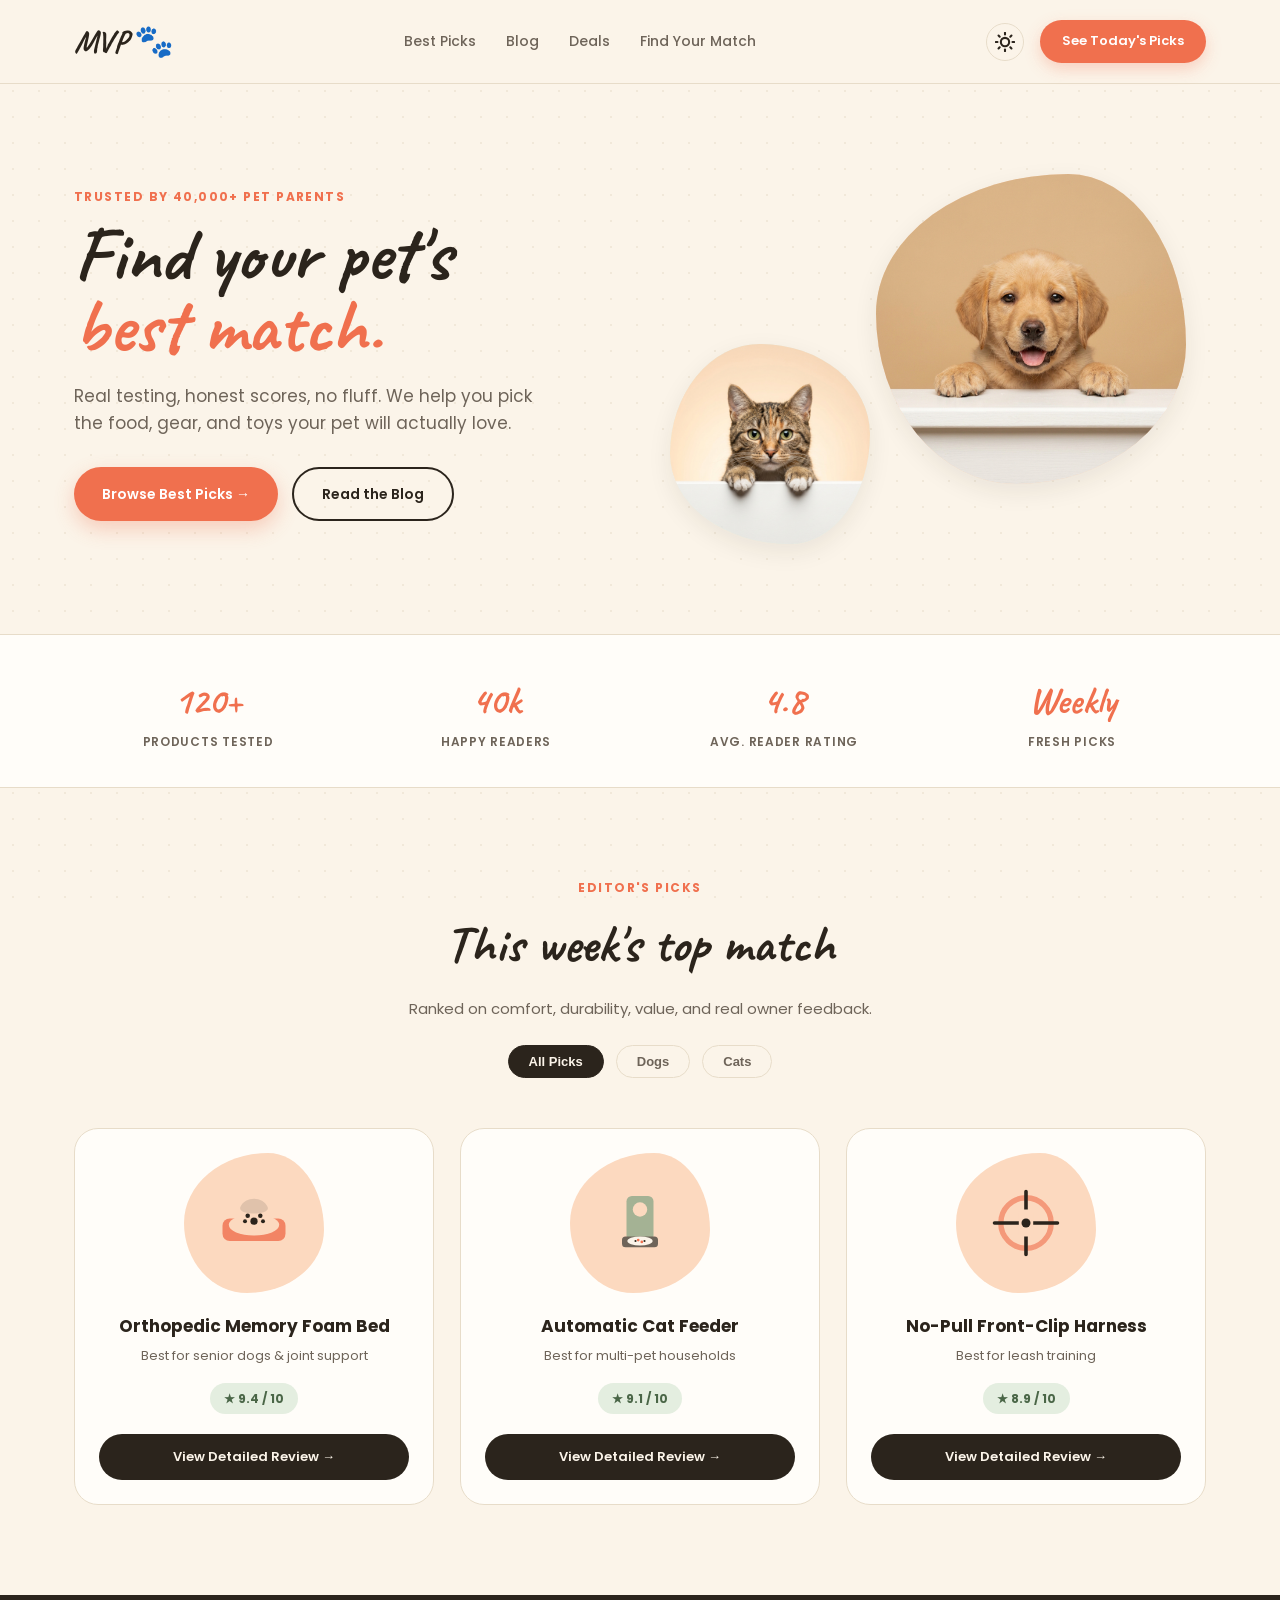
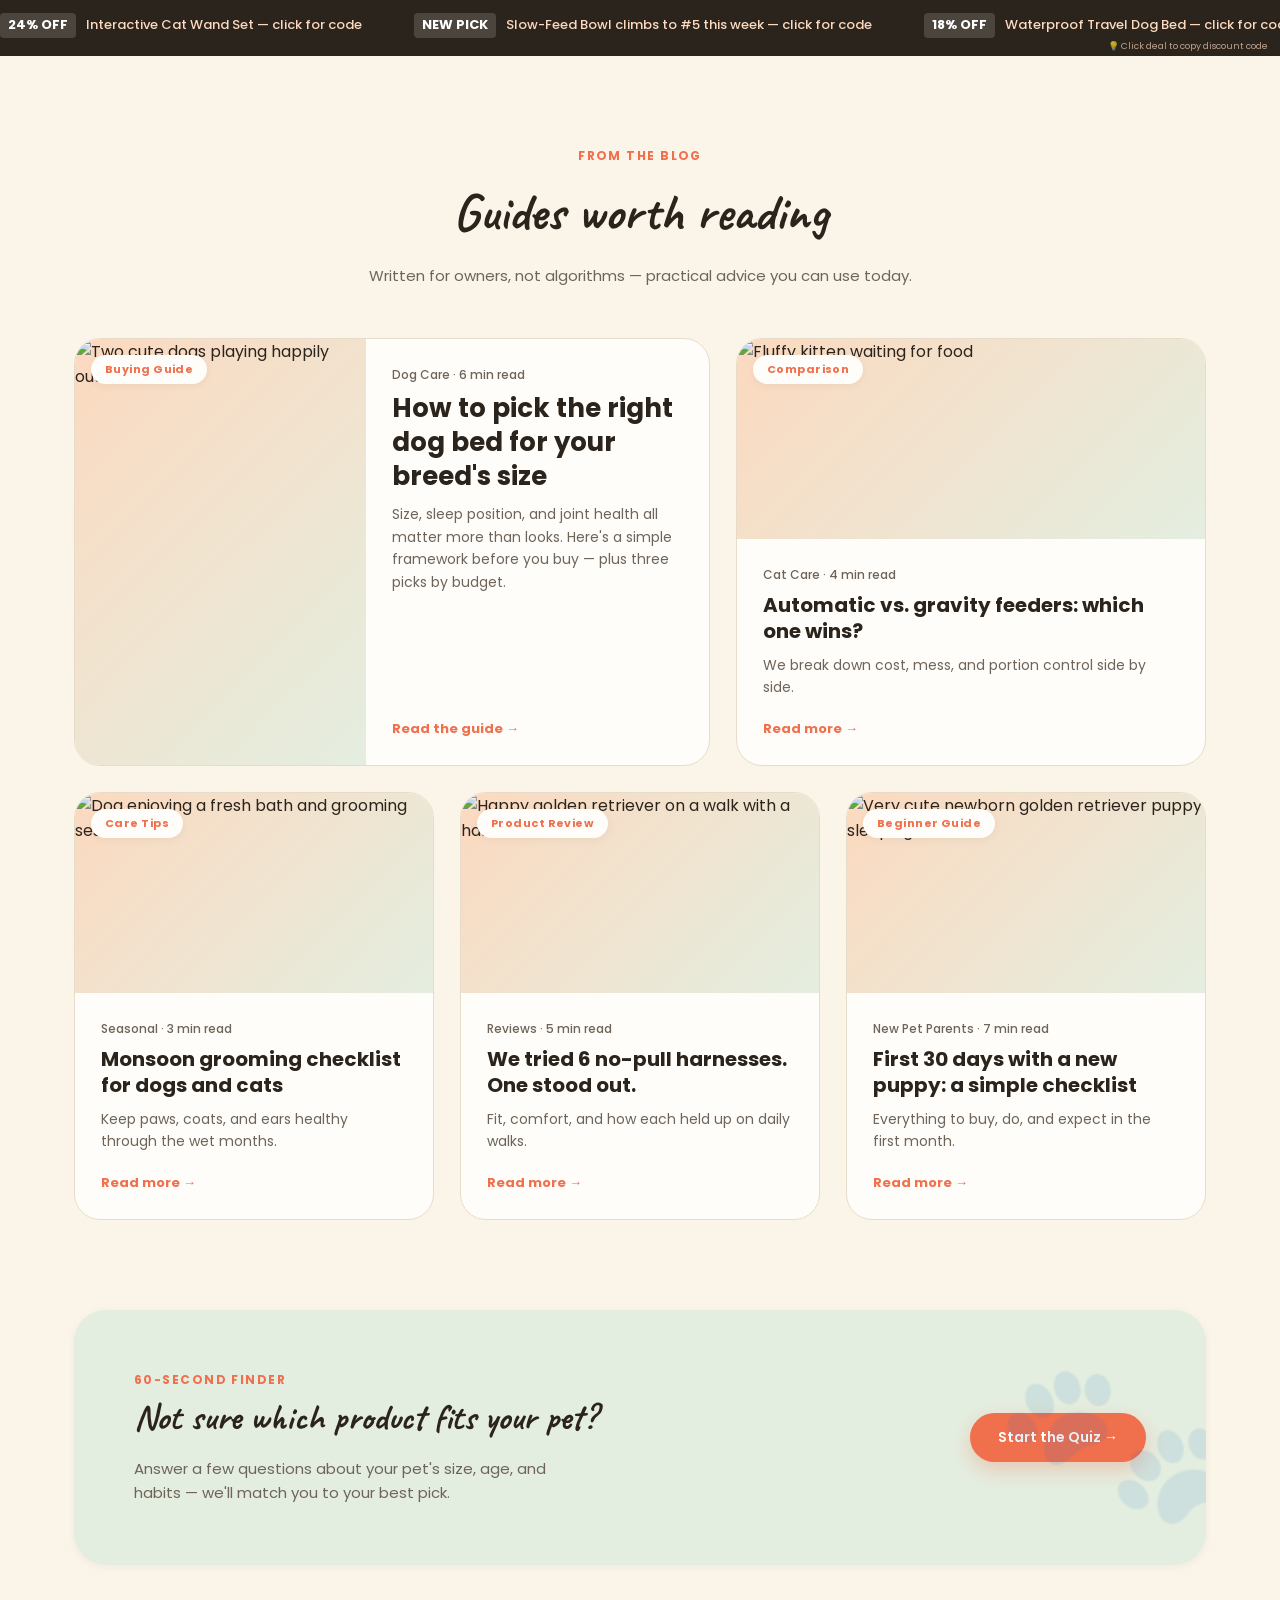
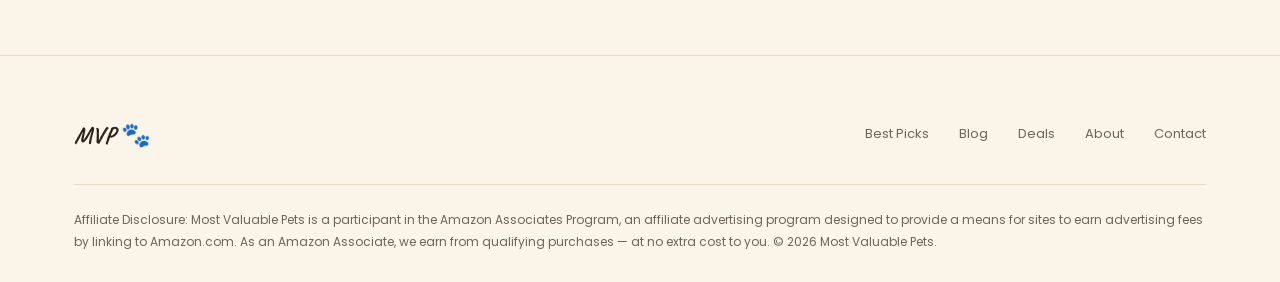
==== index.html @ c6da8404 "Add high-quality Labrador puppy and tabby cat local assets" ====
<!DOCTYPE html>
<html lang="en">
<head>
  <meta charset="UTF-8">
  <meta name="viewport" content="width=device-width, initial-scale=1.0">
  <title>Most Valuable Pets — Honest Picks for Every Pet</title>
  <meta name="description" content="Real testing, honest scores, no fluff. We help you pick the best food, gear, and toys your pet will actually love.">
  <link rel="preconnect" href="https://fonts.googleapis.com">
  <link href="https://fonts.googleapis.com/css2?family=Caveat:wght@600;700&family=Poppins:wght@400;500;600;700;800&display=swap" rel="stylesheet">
  <link rel="stylesheet" href="styles.css">
</head>
<body>

  <!-- HEADER -->
  <header>
    <div class="nav wrap">
      <div class="logo" id="site-logo">MVP <span>🐾</span></div>
      <nav class="nav-links" aria-label="Main Navigation">
        <a href="#picks">Best Picks</a>
        <a href="#blog">Blog</a>
        <a href="#deals">Deals</a>
        <a href="#quiz-trigger">Find Your Match</a>
      </nav>
      <div class="header-actions">
        <button id="theme-toggle" class="theme-toggle-btn" aria-label="Toggle dark/light theme">
          <svg class="sun-icon" viewBox="0 0 24 24" fill="none" stroke="currentColor" stroke-width="2.5" stroke-linecap="round" stroke-linejoin="round">
            <circle cx="12" cy="12" r="5"></circle>
            <line x1="12" y1="1" x2="12" y2="3"></line>
            <line x1="12" y1="21" x2="12" y2="23"></line>
            <line x1="4.22" y1="4.22" x2="5.64" y2="5.64"></line>
            <line x1="18.36" y1="18.36" x2="19.78" y2="19.78"></line>
            <line x1="1" y1="12" x2="3" y2="12"></line>
            <line x1="21" y1="12" x2="23" y2="12"></line>
            <line x1="4.22" y1="19.78" x2="5.64" y2="18.36"></line>
            <line x1="18.36" y1="5.64" x2="19.78" y2="4.22"></line>
          </svg>
          <svg class="moon-icon" viewBox="0 0 24 24" fill="none" stroke="currentColor" stroke-width="2.5" stroke-linecap="round" stroke-linejoin="round">
            <path d="M21 12.79A9 9 0 1 1 11.21 3 7 7 0 0 0 21 12.79z"></path>
          </svg>
        </button>
        <a href="#picks" class="nav-cta">See Today's Picks</a>
      </div>
    </div>
  </header>

  <!-- HERO -->
  <section class="hero">
    <div class="wrap hero-grid">
      <div>
        <div class="eyebrow">Trusted by 40,000+ pet parents</div>
        <h1>Find your pet's<br><em>best match.</em></h1>
        <p>Real testing, honest scores, no fluff. We help you pick the food, gear, and toys your pet will actually love.</p>
        <div class="btn-row">
          <a href="#picks" class="btn btn-primary">Browse Best Picks →</a>
          <a href="#blog" class="btn btn-ghost">Read the Blog</a>
        </div>
      </div>
      <div class="hero-art">
        <div class="blob blob-1">
          <img src="labrador_puppy.jpg" alt="A cute golden Labrador puppy peeking over a white ledge with both paws resting on top">
        </div>
        <div class="blob blob-2">
          <img src="tabby_cat.jpg" alt="A cute tabby cat peeking over a white ledge with both paws resting on top">
        </div>
      </div>
    </div>
  </section>

  <!-- TRUST STRIP -->
  <div class="strip">
    <div class="wrap strip-grid">
      <div class="strip-item"><div class="num" id="stat-products">120+</div><div class="lbl">Products Tested</div></div>
      <div class="strip-item"><div class="num" id="stat-readers">40k</div><div class="lbl">Happy Readers</div></div>
      <div class="strip-item"><div class="num" id="stat-rating">4.8</div><div class="lbl">Avg. Reader Rating</div></div>
      <div class="strip-item"><div class="num" id="stat-frequency">Weekly</div><div class="lbl">Fresh Picks</div></div>
    </div>
  </div>

  <!-- EDITOR'S PICKS -->
  <section class="section" id="picks">
    <div class="wrap">
      <div class="section-head">
        <div class="eyebrow">Editor's Picks</div>
        <h2>This week's top match</h2>
        <p>Ranked on comfort, durability, value, and real owner feedback.</p>
        
        <!-- Interactive Category Filters -->
        <div class="filter-bar">
          <button class="filter-btn active" data-category="all">All Picks</button>
          <button class="filter-btn" data-category="dog">Dogs</button>
          <button class="filter-btn" data-category="cat">Cats</button>
        </div>
      </div>
      <div class="picks" id="picks-grid">
        <!-- Pick Card 1 -->
        <div class="pick-card" data-id="bed" data-category="dog">
          <div class="pick-media">
            <svg viewBox="0 0 100 100" class="pick-svg">
              <rect x="15" y="45" width="70" height="25" rx="8" fill="var(--coral)" opacity="0.8"/>
              <ellipse cx="50" cy="52" rx="28" ry="12" fill="var(--peach)"/>
              <path d="M35,32 C40,20 60,20 65,32 C70,42 30,42 35,32 Z" fill="var(--ink-soft)" opacity="0.2"/>
              <!-- Paw print icon -->
              <circle cx="50" cy="48" r="4" fill="var(--ink)"/>
              <circle cx="43" cy="42" r="2.5" fill="var(--ink)"/>
              <circle cx="57" cy="42" r="2.5" fill="var(--ink)"/>
              <circle cx="40" cy="48" r="2.2" fill="var(--ink)"/>
              <circle cx="60" cy="48" r="2.2" fill="var(--ink)"/>
            </svg>
          </div>
          <div class="pick-title">Orthopedic Memory Foam Bed</div>
          <div class="pick-sub">Best for senior dogs & joint support</div>
          <div class="pick-rating">★ 9.4 / 10</div>
          <button class="pick-cta view-details-btn" data-product="bed">View Detailed Review →</button>
        </div>
        <!-- Pick Card 2 -->
        <div class="pick-card" data-id="feeder" data-category="cat">
          <div class="pick-media">
            <svg viewBox="0 0 100 100" class="pick-svg">
              <rect x="35" y="20" width="30" height="50" rx="6" fill="var(--sage)" opacity="0.8"/>
              <circle cx="50" cy="35" r="8" fill="var(--peach)"/>
              <rect x="30" y="65" width="40" height="12" rx="4" fill="var(--ink-soft)"/>
              <ellipse cx="50" cy="70" rx="14" ry="5" fill="var(--cream)"/>
              <!-- Small kibble dots -->
              <circle cx="48" cy="69" r="1.5" fill="var(--coral)"/>
              <circle cx="52" cy="71" r="1.5" fill="var(--coral)"/>
              <circle cx="45" cy="70" r="1.2" fill="var(--ink)"/>
              <circle cx="55" cy="70" r="1.2" fill="var(--ink)"/>
            </svg>
          </div>
          <div class="pick-title">Automatic Cat Feeder</div>
          <div class="pick-sub">Best for multi-pet households</div>
          <div class="pick-rating">★ 9.1 / 10</div>
          <button class="pick-cta view-details-btn" data-product="feeder">View Detailed Review →</button>
        </div>
        <!-- Pick Card 3 -->
        <div class="pick-card" data-id="harness" data-category="dog">
          <div class="pick-media">
            <svg viewBox="0 0 100 100" class="pick-svg">
              <!-- Harness straps layout -->
              <circle cx="50" cy="50" r="28" fill="none" stroke="var(--coral)" stroke-width="6" opacity="0.6"/>
              <path d="M50,15 L50,85 M15,50 L85,50" stroke="var(--ink)" stroke-width="4" stroke-linecap="round"/>
              <rect x="42" y="35" width="16" height="30" rx="3" fill="var(--peach)"/>
              <circle cx="50" cy="50" r="5" fill="var(--ink)"/>
            </svg>
          </div>
          <div class="pick-title">No-Pull Front-Clip Harness</div>
          <div class="pick-sub">Best for leash training</div>
          <div class="pick-rating">★ 8.9 / 10</div>
          <button class="pick-cta view-details-btn" data-product="harness">View Detailed Review →</button>
        </div>
      </div>
    </div>
  </section>

  <!-- DEALS TICKER -->
  <div class="ticker-wrap" id="deals">
    <div class="ticker" id="ticker-container" aria-label="Interactive promotions ticker. Hover to pause, click to get coupon code.">
      <div class="ticker-item" data-code="CATWAND24"><b>24% OFF</b> Interactive Cat Wand Set — click for code</div>
      <div class="ticker-item" data-code="SLOWFEED5"><b>NEW PICK</b> Slow-Feed Bowl climbs to #5 this week — click for code</div>
      <div class="ticker-item" data-code="TRAVEL18"><b>18% OFF</b> Waterproof Travel Dog Bed — click for code</div>
      <div class="ticker-item" data-code="TREATSRE"><b>RESTOCK</b> Freeze-Dried Training Treats back in stock — click for code</div>
      <!-- Duplicate for infinite seamless scroll -->
      <div class="ticker-item" data-code="CATWAND24"><b>24% OFF</b> Interactive Cat Wand Set — click for code</div>
      <div class="ticker-item" data-code="SLOWFEED5"><b>NEW PICK</b> Slow-Feed Bowl climbs to #5 this week — click for code</div>
      <div class="ticker-item" data-code="TRAVEL18"><b>18% OFF</b> Waterproof Travel Dog Bed — click for code</div>
      <div class="ticker-item" data-code="TREATSRE"><b>RESTOCK</b> Freeze-Dried Training Treats back in stock — click for code</div>
    </div>
  </div>

  <!-- BLOG SECTION -->
  <section class="section" id="blog">
    <div class="wrap">
      <div class="section-head">
        <div class="eyebrow">From the Blog</div>
        <h2>Guides worth reading</h2>
        <p>Written for owners, not algorithms — practical advice you can use today.</p>
      </div>

      <div class="blog-grid">
        <div class="blog-card featured" data-blog-id="dog-bed-size">
          <div class="blog-media">
            <span class="blog-tag">Buying Guide</span>
            <img class="blog-img" src="https://images.unsplash.com/photo-1548199973-03cce0bbc87b?w=600&q=80" alt="Two cute dogs playing happily outdoors">
          </div>
          <div class="blog-body">
            <div class="blog-meta">Dog Care · 6 min read</div>
            <h3 class="blog-title">How to pick the right dog bed for your breed's size</h3>
            <p class="blog-excerpt">Size, sleep position, and joint health all matter more than looks. Here's a simple framework before you buy — plus three picks by budget.</p>
            <button class="blog-read-btn">Read the guide →</button>
          </div>
        </div>
        <div class="blog-card" data-blog-id="feeders-compared">
          <div class="blog-media">
            <span class="blog-tag">Comparison</span>
            <img class="blog-img" src="https://images.unsplash.com/photo-1548802673-380ab8ebc7b7?w=400&q=80" alt="Fluffy kitten waiting for food">
          </div>
          <div class="blog-body">
            <div class="blog-meta">Cat Care · 4 min read</div>
            <h3 class="blog-title">Automatic vs. gravity feeders: which one wins?</h3>
            <p class="blog-excerpt">We break down cost, mess, and portion control side by side.</p>
            <button class="blog-read-btn">Read more →</button>
          </div>
        </div>
      </div>

      <div class="blog-row">
        <div class="blog-card" data-blog-id="monsoon-grooming">
          <div class="blog-media">
            <span class="blog-tag">Care Tips</span>
            <img class="blog-img" src="https://images.unsplash.com/photo-1516734212186-a967f81ad0d7?w=400&q=80" alt="Dog enjoying a fresh bath and grooming session">
          </div>
          <div class="blog-body">
            <div class="blog-meta">Seasonal · 3 min read</div>
            <h3 class="blog-title">Monsoon grooming checklist for dogs and cats</h3>
            <p class="blog-excerpt">Keep paws, coats, and ears healthy through the wet months.</p>
            <button class="blog-read-btn">Read more →</button>
          </div>
        </div>
        <div class="blog-card" data-blog-id="harness-review">
          <div class="blog-media">
            <span class="blog-tag">Product Review</span>
            <img class="blog-img" src="https://images.unsplash.com/photo-1534361960057-19889db9621e?w=400&q=80" alt="Happy golden retriever on a walk with a harness">
          </div>
          <div class="blog-body">
            <div class="blog-meta">Reviews · 5 min read</div>
            <h3 class="blog-title">We tried 6 no-pull harnesses. One stood out.</h3>
            <p class="blog-excerpt">Fit, comfort, and how each held up on daily walks.</p>
            <button class="blog-read-btn">Read more →</button>
          </div>
        </div>
        <div class="blog-card" data-blog-id="puppy-first-30-days">
          <div class="blog-media">
            <span class="blog-tag">Beginner Guide</span>
            <img class="blog-img" src="https://images.unsplash.com/photo-1507146426996-ef05306b995a?w=400&q=80" alt="Very cute newborn golden retriever puppy sleeping">
          </div>
          <div class="blog-body">
            <div class="blog-meta">New Pet Parents · 7 min read</div>
            <h3 class="blog-title">First 30 days with a new puppy: a simple checklist</h3>
            <p class="blog-excerpt">Everything to buy, do, and expect in the first month.</p>
            <button class="blog-read-btn">Read more →</button>
          </div>
        </div>
      </div>
    </div>
  </section>

  <!-- QUIZ CALL TO ACTION -->
  <section class="section" id="quiz-trigger" style="padding-top:0;">
    <div class="wrap">
      <div class="quiz-cta-banner">
        <div>
          <div class="eyebrow">60-second finder</div>
          <h3>Not sure which product fits your pet?</h3>
          <p>Answer a few questions about your pet's size, age, and habits — we'll match you to your best pick.</p>
        </div>
        <button id="start-quiz-btn" class="btn btn-primary">Start the Quiz →</button>
      </div>
    </div>
  </section>

  <!-- FOOTER -->
  <footer>
    <div class="wrap">
      <div class="foot-grid">
        <div class="logo" style="font-size:24px;">MVP <span>🐾</span></div>
        <div class="foot-links">
          <a href="#picks">Best Picks</a>
          <a href="#blog">Blog</a>
          <a href="#deals">Deals</a>
          <a href="#site-logo">About</a>
          <a href="#site-logo">Contact</a>
        </div>
      </div>
      <div class="disclosure">
        Affiliate Disclosure: Most Valuable Pets is a participant in the Amazon Associates Program, an affiliate advertising program designed to provide a means for sites to earn advertising fees by linking to Amazon.com. As an Amazon Associate, we earn from qualifying purchases — at no extra cost to you. © 2026 Most Valuable Pets.
      </div>
    </div>
  </footer>

  <!-- NATIVE DIALOG: QUIZ MODAL -->
  <dialog id="quiz-dialog" aria-modal="true">
    <div class="dialog-header">
      <h3 class="dialog-title">Find Your Pet's Best Match</h3>
      <button class="close-dialog-btn" aria-label="Close Quiz">&times;</button>
    </div>
    <div class="dialog-body">
      <!-- Quiz Progress Tracker -->
      <div class="quiz-progress-container">
        <div class="quiz-progress-bar" id="quiz-progress" style="width: 33%"></div>
      </div>

      <form id="quiz-form">
        <!-- Step 1: Pet Type -->
        <div class="quiz-step active" data-step="1">
          <p class="quiz-question">What kind of companion do you have?</p>
          <div class="quiz-options">
            <label class="quiz-option-card">
              <input type="radio" name="petType" value="dog" required>
              <div class="card-face">
                <span class="option-emoji">🐶</span>
                <span class="option-title">Dog</span>
                <span class="option-desc">Canine buddy</span>
              </div>
            </label>
            <label class="quiz-option-card">
              <input type="radio" name="petType" value="cat">
              <div class="card-face">
                <span class="option-emoji">🐱</span>
                <span class="option-title">Cat</span>
                <span class="option-desc">Feline friend</span>
              </div>
            </label>
          </div>
        </div>

        <!-- Step 2: Main Goal / Concern -->
        <div class="quiz-step" data-step="2">
          <p class="quiz-question">What is your primary goal or concern?</p>
          <div class="quiz-options">
            <label class="quiz-option-card">
              <input type="radio" name="goal" value="sleep" required>
              <div class="card-face">
                <span class="option-emoji">💤</span>
                <span class="option-title">Comfort / Joints</span>
                <span class="option-desc">Better sleep & support</span>
              </div>
            </label>
            <label class="quiz-option-card">
              <input type="radio" name="goal" value="food">
              <div class="card-face">
                <span class="option-emoji">🥣</span>
                <span class="option-title">Feeding Habits</span>
                <span class="option-desc">Portion or speed control</span>
              </div>
            </label>
            <label class="quiz-option-card">
              <input type="radio" name="goal" value="gear">
              <div class="card-face">
                <span class="option-emoji">🦮</span>
                <span class="option-title">Daily Walks / Gear</span>
                <span class="option-desc">Better control & training</span>
              </div>
            </label>
          </div>
        </div>

        <!-- Step 3: Age Category -->
        <div class="quiz-step" data-step="3">
          <p class="quiz-question">How old is your pet?</p>
          <div class="quiz-options">
            <label class="quiz-option-card">
              <input type="radio" name="age" value="young" required>
              <div class="card-face">
                <span class="option-emoji">🍼</span>
                <span class="option-title">Young</span>
                <span class="option-desc">Puppy / Kitten</span>
              </div>
            </label>
            <label class="quiz-option-card">
              <input type="radio" name="age" value="adult">
              <div class="card-face">
                <span class="option-emoji">🐕</span>
                <span class="option-title">Adult</span>
                <span class="option-desc">Fully grown</span>
              </div>
            </label>
            <label class="quiz-option-card">
              <input type="radio" name="age" value="senior">
              <div class="card-face">
                <span class="option-emoji">👵</span>
                <span class="option-title">Senior</span>
                <span class="option-desc">Wise elder pet</span>
              </div>
            </label>
          </div>
        </div>
      </form>

      <!-- Quiz Recommendation Result (Hidden by default) -->
      <div id="quiz-result" class="quiz-result-container hidden">
        <div class="recommendation-badge">Your Top Match</div>
        <h4 id="result-title" class="result-title">Orthopedic Memory Foam Bed</h4>
        <p id="result-text" class="result-text">Based on your senior dog's comfort needs, we highly recommend this orthopedic bed designed for joint support.</p>
        <div id="result-card-container"></div>
        <button id="restart-quiz-btn-modal" class="btn btn-ghost" style="margin-top: 15px;">Take Quiz Again</button>
      </div>
    </div>
    <div class="dialog-footer">
      <button type="button" id="prev-step-btn" class="btn btn-ghost hidden">← Back</button>
      <button type="button" id="next-step-btn" class="btn btn-primary">Next Step →</button>
    </div>
  </dialog>

  <!-- NATIVE DIALOG: PRODUCT DETAILS MODAL -->
  <dialog id="product-dialog" aria-modal="true">
    <div class="dialog-header">
      <h3 class="dialog-title" id="p-modal-title">Product Review Details</h3>
      <button class="close-dialog-btn" aria-label="Close Product Review">&times;</button>
    </div>
    <div class="dialog-body" id="p-modal-body">
      <!-- Dynamic content injected by app.js -->
    </div>
    <div class="dialog-footer">
      <a href="#" target="_blank" id="p-modal-amazon-link" class="btn btn-primary">View Price on Amazon →</a>
      <button class="btn btn-ghost close-modal-action-btn">Close Review</button>
    </div>
  </dialog>

  <!-- NATIVE DIALOG: BLOG POST MODAL -->
  <dialog id="blog-dialog" aria-modal="true">
    <div class="dialog-header">
      <h3 class="dialog-title" id="b-modal-title">Blog Article</h3>
      <button class="close-dialog-btn" aria-label="Close Article">&times;</button>
    </div>
    <div class="dialog-body" id="b-modal-body">
      <!-- Dynamic content injected by app.js -->
    </div>
    <div class="dialog-footer">
      <button class="btn btn-ghost close-modal-action-btn">Done Reading</button>
    </div>
  </dialog>

  <!-- DYNAMIC TOAST NOTIFICATION FOR DEAL CODES -->
  <div id="toast-notification" role="status" aria-live="polite">
    <span class="toast-emoji">🎉</span>
    <div class="toast-content">
      <span class="toast-message">Promo code copied to clipboard!</span>
      <strong id="toast-code" class="toast-code">PROMO20</strong>
    </div>
  </div>

  <script src="app.js"></script>
</body>
</html>
---- styles.css ----
:root {
  --cream: #FBF4E9;
  --cream-panel: #FFFDF9;
  --ink: #2B241C;
  --ink-soft: #6E6459;
  --coral: #F0704E;
  --coral-dark: #D65B3B;
  --peach: #FCD9BF;
  --sage: #8FA98A;
  --sage-pale: #E4EEE0;
  --line: #E7DCC9;
  --display: 'Caveat', cursive;
  --body: 'Poppins', sans-serif;
  
  --shadow-sm: 0 2px 8px rgba(43, 36, 28, 0.05);
  --shadow-md: 0 8px 24px rgba(43, 36, 28, 0.08);
  --shadow-lg: 0 16px 36px rgba(43, 36, 28, 0.12);
  --radius-lg: 24px;
  --radius-xl: 32px;
  --transition-smooth: all 0.3s cubic-bezier(0.25, 0.8, 0.25, 1);
}

/* Dark mode overrides */
body.dark {
  --cream: #13110E;
  --cream-panel: #1E1B17;
  --ink: #F4EFE6;
  --ink-soft: #A69E93;
  --line: #2E2922;
  --peach: #4A3225;
  --sage-pale: #2C3529;
  
  --shadow-sm: 0 2px 8px rgba(0, 0, 0, 0.3);
  --shadow-md: 0 8px 24px rgba(0, 0, 0, 0.4);
  --shadow-lg: 0 16px 36px rgba(0, 0, 0, 0.5);
}

* {
  box-sizing: border-box;
  margin: 0;
  padding: 0;
}

html {
  scroll-behavior: smooth;
}

body {
  background: var(--cream);
  color: var(--ink);
  font-family: var(--body);
  line-height: 1.6;
  overflow-x: hidden;
  position: relative;
  transition: background-color 0.4s ease, color 0.4s ease;
}

a {
  color: inherit;
  text-decoration: none;
}

img {
  max-width: 100%;
  display: block;
}

.wrap {
  max-width: 1180px;
  margin: 0 auto;
  padding: 0 24px;
}

/* Paw print background texture */
body::before {
  content: "";
  position: fixed;
  inset: 0;
  z-index: -1;
  background-image: radial-gradient(circle, var(--line) 1.4px, transparent 1.4px);
  background-size: 26px 26px;
  opacity: 0.5;
  pointer-events: none;
}

.eyebrow {
  font-family: var(--body);
  font-weight: 700;
  letter-spacing: .12em;
  text-transform: uppercase;
  font-size: 12px;
  color: var(--coral);
}

/* ===== HEADER ===== */
header {
  position: sticky;
  top: 0;
  z-index: 50;
  background: rgba(251, 244, 233, 0.85);
  backdrop-filter: blur(8px);
  border-bottom: 1px solid var(--line);
  transition: background-color 0.4s ease, border-color 0.4s ease;
}
body.dark header {
  background: rgba(19, 17, 14, 0.85);
}

.nav {
  display: flex;
  align-items: center;
  justify-content: space-between;
  padding: 16px 24px;
}

.logo {
  font-family: var(--display);
  font-weight: 700;
  font-size: 32px;
  display: flex;
  align-items: center;
  gap: 6px;
  cursor: pointer;
}
.logo span {
  color: var(--coral);
}

.nav-links {
  display: flex;
  gap: 30px;
  font-size: 14px;
  font-weight: 500;
  color: var(--ink-soft);
}
.nav-links a {
  transition: color 0.2s ease;
}
.nav-links a:hover {
  color: var(--coral);
}

.header-actions {
  display: flex;
  align-items: center;
  gap: 16px;
}

.theme-toggle-btn {
  background: transparent;
  border: 1px solid var(--line);
  color: var(--ink);
  padding: 8px;
  border-radius: 50%;
  cursor: pointer;
  display: flex;
  align-items: center;
  justify-content: center;
  transition: var(--transition-smooth);
}
.theme-toggle-btn:hover {
  background: var(--line);
  transform: rotate(15deg);
}
.theme-toggle-btn svg {
  width: 20px;
  height: 20px;
}
.theme-toggle-btn .sun-icon {
  display: block;
}
.theme-toggle-btn .moon-icon {
  display: none;
}
body.dark .theme-toggle-btn .sun-icon {
  display: none;
}
body.dark .theme-toggle-btn .moon-icon {
  display: block;
}

.nav-cta {
  background: var(--coral);
  color: #fff;
  font-weight: 600;
  font-size: 13px;
  padding: 11px 22px;
  border-radius: 999px;
  box-shadow: 0 6px 16px rgba(240, 112, 78, 0.28);
  transition: var(--transition-smooth);
}
.nav-cta:hover {
  background: var(--coral-dark);
  transform: translateY(-1px);
  box-shadow: 0 8px 20px rgba(240, 112, 78, 0.4);
}

@media(max-width: 760px) {
  .nav-links {
    display: none;
  }
}

/* ===== HERO ===== */
.hero {
  padding: 80px 0 90px;
  position: relative;
}
.hero-grid {
  display: grid;
  grid-template-columns: 1fr 1fr;
  gap: 40px;
  align-items: center;
}
@media(max-width: 900px) {
  .hero-grid {
    grid-template-columns: 1fr;
    text-align: center;
  }
  .hero p {
    margin-left: auto;
    margin-right: auto;
  }
  .btn-row {
    justify-content: center;
  }
}

.hero h1 {
  font-family: var(--display);
  font-weight: 700;
  font-size: clamp(48px, 6.5vw, 76px);
  line-height: 0.95;
  margin: 12px 0 20px;
}
.hero h1 em {
  font-style: normal;
  color: var(--coral);
  position: relative;
}

.hero p {
  color: var(--ink-soft);
  font-size: 17px;
  max-width: 44ch;
  margin-bottom: 30px;
}

.btn-row {
  display: flex;
  gap: 14px;
  flex-wrap: wrap;
}

.btn {
  font-weight: 600;
  font-size: 14px;
  padding: 14px 28px;
  border-radius: 999px;
  display: inline-flex;
  align-items: center;
  gap: 8px;
  cursor: pointer;
  border: none;
  font-family: var(--body);
  transition: var(--transition-smooth);
}
.btn:hover {
  transform: translateY(-2px);
}
.btn-primary {
  background: var(--coral);
  color: #fff;
  box-shadow: 0 8px 20px rgba(240, 112, 78, 0.3);
}
.btn-primary:hover {
  background: var(--coral-dark);
  box-shadow: 0 10px 24px rgba(240, 112, 78, 0.45);
}
.btn-ghost {
  background: transparent;
  border: 2px solid var(--ink);
  color: var(--ink);
}
.btn-ghost:hover {
  background: var(--ink);
  color: var(--cream);
}

.hero-art {
  position: relative;
  display: flex;
  justify-content: center;
  align-items: center;
  min-height: 380px;
}
.blob {
  position: absolute;
  border-radius: 62% 38% 55% 45% / 45% 55% 45% 55%;
  overflow: hidden;
  box-shadow: var(--shadow-md);
  transition: transform 0.5s ease;
}
.blob:hover {
  transform: scale(1.03);
}
.blob-1 {
  width: 310px;
  height: 310px;
  background: var(--peach);
  top: 10px;
  right: 20px;
}
.blob-2 {
  width: 200px;
  height: 200px;
  background: var(--sage-pale);
  bottom: 0px;
  left: 10px;
  border-radius: 45% 55% 40% 60% / 55% 45% 55% 45%;
}
.blob img {
  width: 100%;
  height: 100%;
  object-fit: cover;
}

/* ===== SERVICES / TRUST STRIP ===== */
.strip {
  padding: 36px 0;
  border-top: 1px solid var(--line);
  border-bottom: 1px solid var(--line);
  background: var(--cream-panel);
  transition: var(--transition-smooth);
}
.strip-grid {
  display: flex;
  justify-content: space-between;
  gap: 20px;
  flex-wrap: wrap;
  text-align: center;
}
.strip-item {
  flex: 1;
  min-width: 150px;
}
.strip-item .num {
  font-family: var(--display);
  font-size: 38px;
  color: var(--coral);
  font-weight: 700;
}
.strip-item .lbl {
  font-size: 12px;
  color: var(--ink-soft);
  letter-spacing: .06em;
  text-transform: uppercase;
  font-weight: 600;
}

/* ===== SECTION HEAD ===== */
.section {
  padding: 90px 0;
}
.section-head {
  text-align: center;
  max-width: 560px;
  margin: 0 auto 50px;
}
.section-head h2 {
  font-family: var(--display);
  font-weight: 700;
  font-size: clamp(36px, 4.5vw, 52px);
  margin-top: 6px;
}
.section-head p {
  color: var(--ink-soft);
  font-size: 15px;
  margin-top: 10px;
}

.filter-bar {
  display: flex;
  justify-content: center;
  gap: 12px;
  margin-top: 24px;
}
.filter-btn {
  background: transparent;
  border: 1px solid var(--line);
  color: var(--ink-soft);
  padding: 8px 20px;
  border-radius: 999px;
  font-size: 13px;
  font-weight: 600;
  cursor: pointer;
  transition: var(--transition-smooth);
}
.filter-btn:hover, .filter-btn.active {
  background: var(--ink);
  color: var(--cream);
  border-color: var(--ink);
}

/* ===== PICKS (product cards) ===== */
.picks {
  display: grid;
  grid-template-columns: repeat(3, 1fr);
  gap: 26px;
  transition: var(--transition-smooth);
}
@media(max-width: 900px) {
  .picks {
    grid-template-columns: repeat(2, 1fr);
  }
}
@media(max-width: 620px) {
  .picks {
    grid-template-columns: 1fr;
  }
}

.pick-card {
  background: var(--cream-panel);
  border: 1px solid var(--line);
  border-radius: var(--radius-lg);
  padding: 24px;
  text-align: center;
  transition: var(--transition-smooth);
  display: flex;
  flex-direction: column;
}
.pick-card:hover {
  transform: translateY(-6px);
  box-shadow: var(--shadow-md);
  border-color: var(--coral);
}
.pick-card.hidden {
  display: none;
}

.pick-media {
  width: 140px;
  height: 140px;
  margin: 0 auto 20px;
  background: var(--peach);
  border-radius: 60% 40% 55% 45% / 50% 55% 45% 50%;
  display: flex;
  align-items: center;
  justify-content: center;
  overflow: hidden;
  transition: var(--transition-smooth);
}
.pick-card:hover .pick-media {
  transform: scale(1.05) rotate(2deg);
}
.pick-svg {
  width: 90px;
  height: 90px;
}

.pick-title {
  font-weight: 700;
  font-size: 17px;
  margin-bottom: 6px;
  color: var(--ink);
}
.pick-sub {
  color: var(--ink-soft);
  font-size: 13px;
  margin-bottom: 16px;
  flex-grow: 1;
}
.pick-rating {
  display: inline-flex;
  align-self: center;
  align-items: center;
  gap: 6px;
  background: var(--sage-pale);
  color: #4A6647;
  font-size: 12px;
  font-weight: 700;
  padding: 6px 14px;
  border-radius: 999px;
  margin-bottom: 20px;
}
body.dark .pick-rating {
  color: #a4cfa0;
}

.pick-cta {
  display: block;
  width: 100%;
  background: var(--ink);
  color: var(--cream);
  font-weight: 600;
  font-size: 13px;
  padding: 13px;
  border-radius: 999px;
  border: none;
  cursor: pointer;
  font-family: var(--body);
  transition: var(--transition-smooth);
}
.pick-cta:hover {
  background: var(--coral);
}

/* ===== BLOG SECTION ===== */
.blog-grid {
  display: grid;
  grid-template-columns: 1.15fr .85fr;
  gap: 26px;
  margin-bottom: 26px;
}
@media(max-width: 900px) {
  .blog-grid {
    grid-template-columns: 1fr;
  }
}
.blog-card {
  background: var(--cream-panel);
  border: 1px solid var(--line);
  border-radius: 26px;
  overflow: hidden;
  display: flex;
  flex-direction: column;
  transition: var(--transition-smooth);
}
.blog-card:hover {
  transform: translateY(-6px);
  box-shadow: var(--shadow-md);
}

.blog-card.featured {
  flex-direction: row;
}
@media(max-width: 640px) {
  .blog-card.featured {
    flex-direction: column;
  }
}

.blog-media {
  background: linear-gradient(135deg, var(--peach), var(--sage-pale));
  position: relative;
  min-height: 200px;
  overflow: hidden;
}
.blog-card.featured .blog-media {
  flex: 1;
  min-height: 280px;
}
.blog-card:not(.featured) .blog-media {
  height: 200px;
}
.blog-img {
  width: 100%;
  height: 100%;
  object-fit: cover;
  transition: transform 0.5s ease;
}
.blog-card:hover .blog-img {
  transform: scale(1.05);
}

.blog-tag {
  position: absolute;
  top: 16px;
  left: 16px;
  background: var(--cream-panel);
  color: var(--coral);
  font-size: 11px;
  font-weight: 700;
  padding: 6px 14px;
  border-radius: 999px;
  letter-spacing: .04em;
  box-shadow: var(--shadow-sm);
  z-index: 2;
}

.blog-body {
  padding: 26px;
  flex: 1;
  display: flex;
  flex-direction: column;
}
.blog-meta {
  font-size: 12px;
  color: var(--ink-soft);
  margin-bottom: 8px;
  font-weight: 500;
}
.blog-title {
  font-weight: 700;
  font-size: 20px;
  margin-bottom: 10px;
  line-height: 1.3;
}
.blog-card.featured .blog-title {
  font-size: 26px;
}

.blog-excerpt {
  color: var(--ink-soft);
  font-size: 14px;
  margin-bottom: 20px;
  flex: 1;
}

.blog-read-btn {
  background: transparent;
  border: none;
  font-family: var(--body);
  font-weight: 700;
  font-size: 13px;
  color: var(--coral);
  display: inline-flex;
  align-items: center;
  gap: 6px;
  cursor: pointer;
  align-self: flex-start;
  transition: var(--transition-smooth);
}
.blog-read-btn:hover {
  color: var(--coral-dark);
  transform: translateX(4px);
}

.blog-row {
  display: grid;
  grid-template-columns: repeat(3, 1fr);
  gap: 26px;
}
@media(max-width: 900px) {
  .blog-row {
    grid-template-columns: 1fr;
  }
}

/* ===== DEALS TICKER ===== */
.ticker-wrap {
  background: var(--ink);
  padding: 18px 0;
  overflow: hidden;
  cursor: pointer;
  position: relative;
}
.ticker-wrap::after {
  content: "💡 Click deal to copy discount code";
  position: absolute;
  bottom: 2px;
  right: 12px;
  font-size: 9px;
  color: var(--peach);
  opacity: 0.7;
}

.ticker {
  display: flex;
  gap: 52px;
  width: max-content;
  animation: scroll 28s linear infinite;
}
.ticker:hover {
  animation-play-state: paused;
}

@keyframes scroll {
  from {
    transform: translateX(0);
  }
  to {
    transform: translateX(-50%);
  }
}
@media (prefers-reduced-motion: reduce) {
  .ticker {
    animation: none;
  }
}

.ticker-item {
  font-size: 13px;
  color: var(--peach);
  display: flex;
  align-items: center;
  gap: 10px;
  white-space: nowrap;
  font-weight: 500;
  transition: transform 0.2s ease;
}
.ticker-item:hover {
  transform: scale(1.03);
  color: #fff;
}
.ticker-item b {
  color: #fff;
  background: rgba(255, 255, 255, 0.15);
  padding: 2px 8px;
  border-radius: 4px;
}

/* ===== QUIZ CTA ===== */
.quiz-cta-banner {
  background: var(--sage-pale);
  border-radius: var(--radius-xl);
  padding: 60px;
  display: flex;
  justify-content: space-between;
  align-items: center;
  gap: 32px;
  flex-wrap: wrap;
  position: relative;
  overflow: hidden;
  box-shadow: var(--shadow-sm);
  transition: var(--transition-smooth);
}
.quiz-cta-banner::before {
  content: "🐾";
  position: absolute;
  right: -20px;
  bottom: -20px;
  font-size: 180px;
  opacity: 0.1;
  transform: rotate(-15deg);
  pointer-events: none;
}
.quiz-cta-banner h3 {
  font-family: var(--display);
  font-weight: 700;
  font-size: 36px;
  margin-bottom: 10px;
}
.quiz-cta-banner p {
  color: var(--ink-soft);
  font-size: 15px;
  max-width: 48ch;
}
@media (max-width: 760px) {
  .quiz-cta-banner {
    padding: 36px;
    text-align: center;
    justify-content: center;
  }
  .quiz-cta-banner p {
    margin: 0 auto;
  }
}

/* ===== FOOTER ===== */
footer {
  border-top: 1px solid var(--line);
  padding: 60px 0 30px;
  background: var(--cream);
  transition: var(--transition-smooth);
}
.foot-grid {
  display: flex;
  justify-content: space-between;
  gap: 24px;
  flex-wrap: wrap;
  margin-bottom: 30px;
}
.foot-links {
  display: flex;
  gap: 30px;
  font-size: 13px;
  color: var(--ink-soft);
  align-items: center;
}
.foot-links a:hover {
  color: var(--coral);
}
.disclosure {
  font-size: 12px;
  color: var(--ink-soft);
  border-top: 1px solid var(--line);
  padding-top: 24px;
  line-height: 1.8;
}

/* ===== NATIVE DIALOG/MODAL SYSTEM ===== */
dialog {
  border: 1px solid var(--line);
  border-radius: var(--radius-lg);
  background: var(--cream-panel);
  color: var(--ink);
  box-shadow: var(--shadow-lg);
  width: 90%;
  max-width: 620px;
  padding: 0;
  margin: auto;
  overflow: hidden;
  outline: none;
}

dialog::backdrop {
  background-color: rgba(43, 36, 28, 0);
  backdrop-filter: blur(0px);
  transition: 
    display 0.4s allow-discrete, 
    overlay 0.4s allow-discrete, 
    background-color 0.4s ease-out,
    backdrop-filter 0.4s ease-out;
}

dialog[open]::backdrop {
  background-color: rgba(43, 36, 28, 0.65);
  backdrop-filter: blur(8px);
  @starting-style {
    background-color: rgba(43, 36, 28, 0);
    backdrop-filter: blur(0px);
  }
}
body.dark dialog[open]::backdrop {
  background-color: rgba(0, 0, 0, 0.75);
}

dialog {
  opacity: 0;
  transform: translateY(24px) scale(0.96);
  transition-property: opacity, transform, display, overlay;
  transition-duration: 0.4s;
  transition-timing-function: cubic-bezier(0.25, 0.8, 0.25, 1);
  transition-behavior: allow-discrete;
}

dialog[open] {
  opacity: 1;
  transform: translateY(0) scale(1);
  @starting-style {
    opacity: 0;
    transform: translateY(24px) scale(0.96);
  }
}

@media (prefers-reduced-motion: reduce) {
  dialog {
    transform: none;
    transition-duration: 0.15s;
  }
  @starting-style {
    dialog[open] {
      transform: none;
    }
  }
}

.dialog-header {
  padding: 22px 28px;
  border-bottom: 1px solid var(--line);
  display: flex;
  align-items: center;
  justify-content: space-between;
}
.dialog-title {
  font-family: var(--body);
  font-weight: 700;
  font-size: 20px;
}
.close-dialog-btn {
  background: transparent;
  border: none;
  font-size: 32px;
  font-weight: 300;
  line-height: 1;
  color: var(--ink-soft);
  cursor: pointer;
  transition: var(--transition-smooth);
}
.close-dialog-btn:hover {
  color: var(--coral);
  transform: scale(1.1);
}

.dialog-body {
  padding: 28px;
  max-height: 65vh;
  overflow-y: auto;
}

.dialog-footer {
  padding: 18px 28px;
  border-top: 1px solid var(--line);
  display: flex;
  justify-content: flex-end;
  gap: 12px;
  background: var(--cream);
}

/* ===== QUIZ FLOW STYLING ===== */
.quiz-progress-container {
  background: var(--line);
  height: 6px;
  border-radius: 3px;
  margin-bottom: 24px;
  overflow: hidden;
}
.quiz-progress-bar {
  background: var(--coral);
  height: 100%;
  transition: width 0.3s cubic-bezier(0.25, 0.8, 0.25, 1);
}

.quiz-step {
  display: none;
}
.quiz-step.active {
  display: block;
  animation: fadeIn 0.4s ease-out;
}

@keyframes fadeIn {
  from { opacity: 0; transform: translateY(8px); }
  to { opacity: 1; transform: translateY(0); }
}

.quiz-question {
  font-size: 18px;
  font-weight: 700;
  margin-bottom: 20px;
  color: var(--ink);
}

.quiz-options {
  display: grid;
  grid-template-columns: repeat(auto-fit, minmax(150px, 1fr));
  gap: 16px;
}

.quiz-option-card {
  position: relative;
  cursor: pointer;
}
.quiz-option-card input {
  position: absolute;
  opacity: 0;
  width: 0;
  height: 0;
}
.card-face {
  border: 2px solid var(--line);
  border-radius: 16px;
  padding: 20px;
  text-align: center;
  transition: var(--transition-smooth);
  height: 100%;
  display: flex;
  flex-direction: column;
  align-items: center;
}
.quiz-option-card:hover .card-face {
  border-color: var(--coral);
  background: rgba(240, 112, 78, 0.04);
}
.quiz-option-card input:checked + .card-face {
  border-color: var(--coral);
  background: rgba(240, 112, 78, 0.08);
  box-shadow: 0 0 0 3px rgba(240, 112, 78, 0.15);
}

.option-emoji {
  font-size: 34px;
  margin-bottom: 8px;
}
.option-title {
  font-weight: 700;
  font-size: 14px;
  margin-bottom: 4px;
  color: var(--ink);
}
.option-desc {
  font-size: 11px;
  color: var(--ink-soft);
}

.quiz-result-container {
  text-align: center;
  animation: fadeIn 0.5s ease-out;
}
.recommendation-badge {
  display: inline-block;
  background: var(--coral);
  color: #fff;
  font-size: 11px;
  font-weight: 700;
  padding: 6px 16px;
  border-radius: 999px;
  text-transform: uppercase;
  margin-bottom: 12px;
}
.result-title {
  font-size: 24px;
  font-weight: 800;
  margin-bottom: 8px;
}
.result-text {
  font-size: 14px;
  color: var(--ink-soft);
  max-width: 45ch;
  margin: 0 auto 24px;
}

#result-card-container {
  display: flex;
  justify-content: center;
  margin-top: 16px;
}
#result-card-container .pick-card {
  max-width: 320px;
  border-color: var(--coral);
  box-shadow: var(--shadow-md);
}

/* ===== PRODUCT MODAL INTERNALS ===== */
.product-review-modal-grid {
  display: grid;
  grid-template-columns: 1fr 1.3fr;
  gap: 28px;
}
@media (max-width: 600px) {
  .product-review-modal-grid {
    grid-template-columns: 1fr;
  }
}
.modal-review-media {
  background: var(--peach);
  border-radius: var(--radius-lg);
  display: flex;
  align-items: center;
  justify-content: center;
  padding: 24px;
  height: max-content;
}
.modal-review-media svg {
  width: 140px;
  height: 140px;
}
.rating-pill {
  display: inline-flex;
  background: var(--sage-pale);
  color: #4A6647;
  font-weight: 800;
  padding: 6px 16px;
  border-radius: 999px;
  font-size: 14px;
  margin-bottom: 14px;
}
.pros-cons-container {
  display: grid;
  grid-template-columns: 1fr 1fr;
  gap: 16px;
  margin-top: 20px;
}
@media (max-width: 480px) {
  .pros-cons-container {
    grid-template-columns: 1fr;
  }
}
.pro-list, .con-list {
  list-style: none;
}
.pro-list li::before {
  content: "✓ ";
  color: var(--sage);
  font-weight: 800;
}
.con-list li::before {
  content: "✗ ";
  color: var(--coral);
  font-weight: 800;
}
.pros-cons-title {
  font-size: 13px;
  font-weight: 700;
  text-transform: uppercase;
  margin-bottom: 6px;
}

/* ===== BLOG MODAL INTERNALS ===== */
.blog-modal-header-img {
  width: 100%;
  height: 220px;
  object-fit: cover;
  border-radius: var(--radius-lg);
  margin-bottom: 20px;
}
.blog-modal-body-text {
  font-size: 15px;
  line-height: 1.8;
  color: var(--ink);
}
.blog-modal-body-text p {
  margin-bottom: 16px;
}

/* ===== TOAST NOTIFICATION STYLING ===== */
#toast-notification {
  position: fixed;
  bottom: 24px;
  right: 24px;
  background: var(--ink);
  color: var(--cream);
  padding: 16px 24px;
  border-radius: 16px;
  box-shadow: var(--shadow-lg);
  display: flex;
  align-items: center;
  gap: 14px;
  z-index: 100;
  transform: translateY(120px);
  opacity: 0;
  pointer-events: none;
  transition: transform 0.4s cubic-bezier(0.25, 0.8, 0.25, 1), opacity 0.3s ease;
}
#toast-notification.show {
  transform: translateY(0);
  opacity: 1;
}
.toast-emoji {
  font-size: 24px;
}
.toast-content {
  display: flex;
  flex-direction: column;
}
.toast-message {
  font-size: 13px;
  font-weight: 500;
}
.toast-code {
  font-size: 14px;
  color: var(--peach);
  letter-spacing: 0.05em;
}

.hidden {
  display: none !important;
}
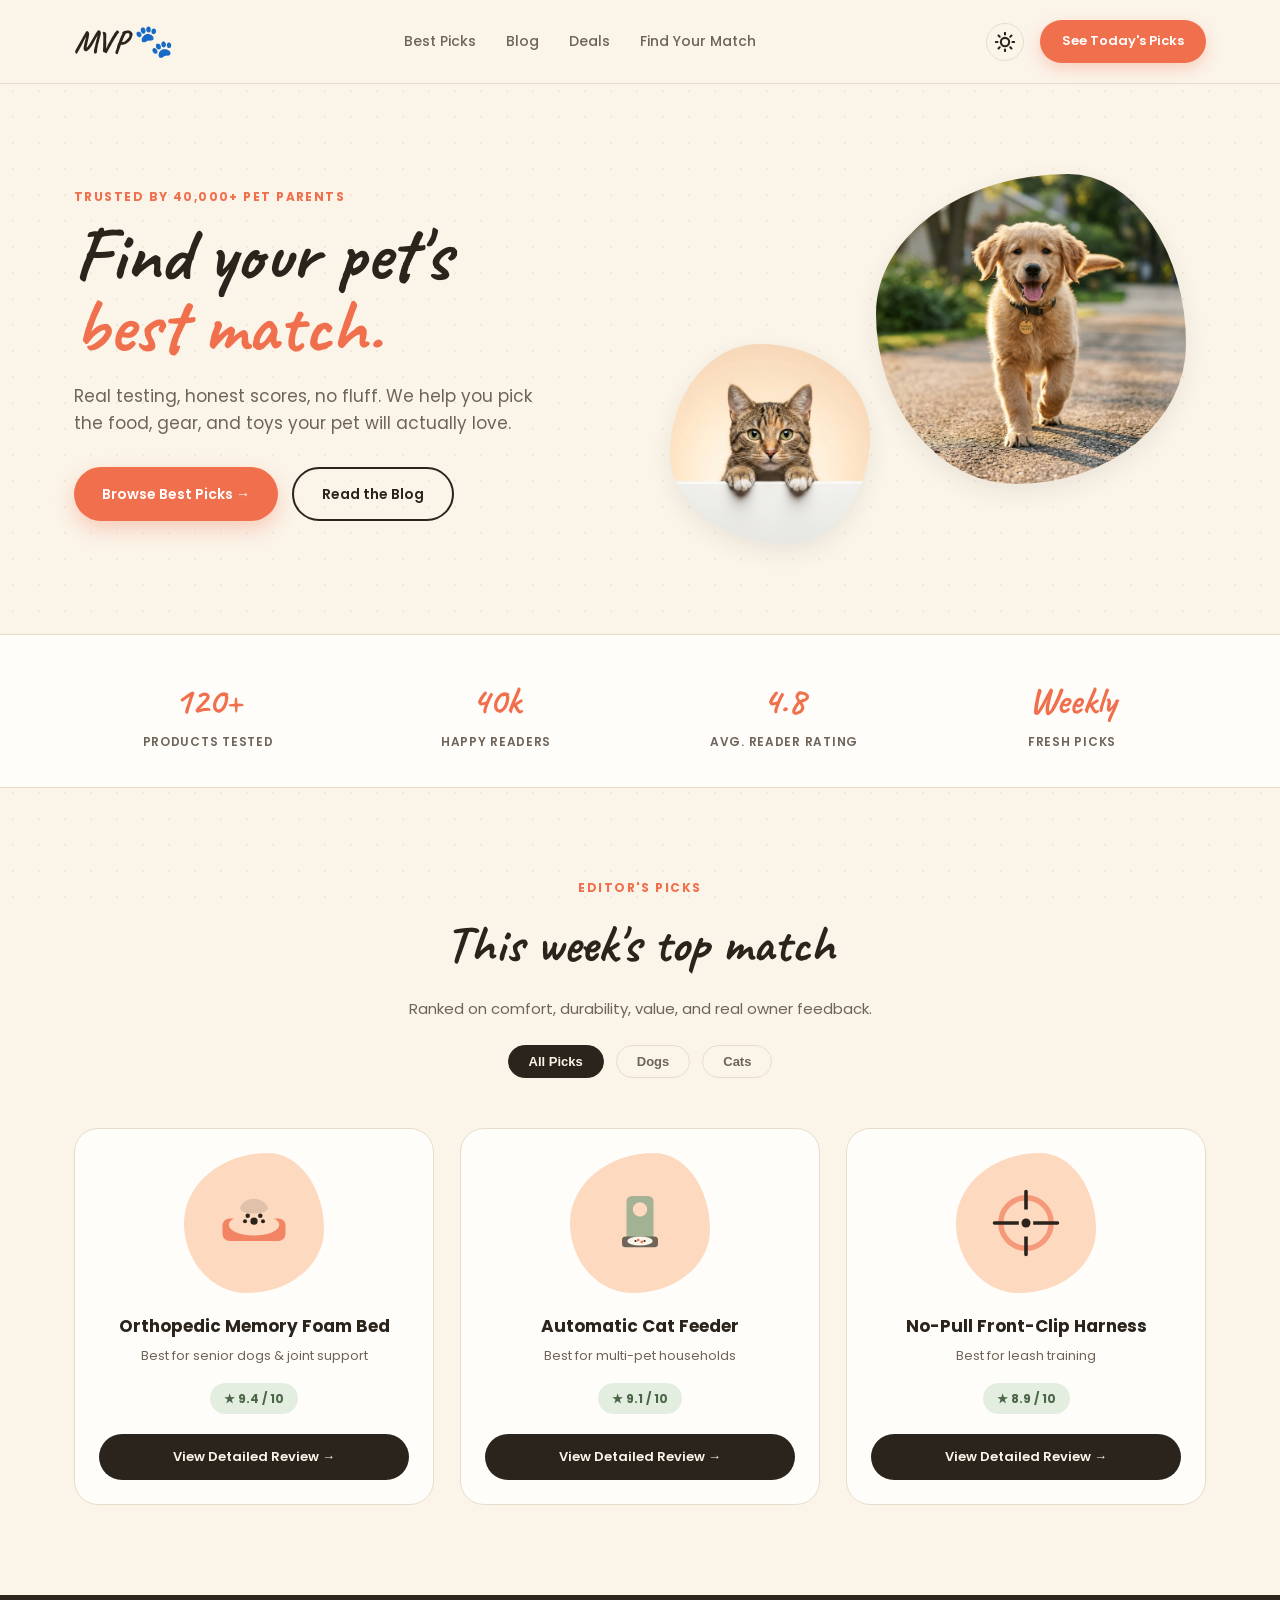
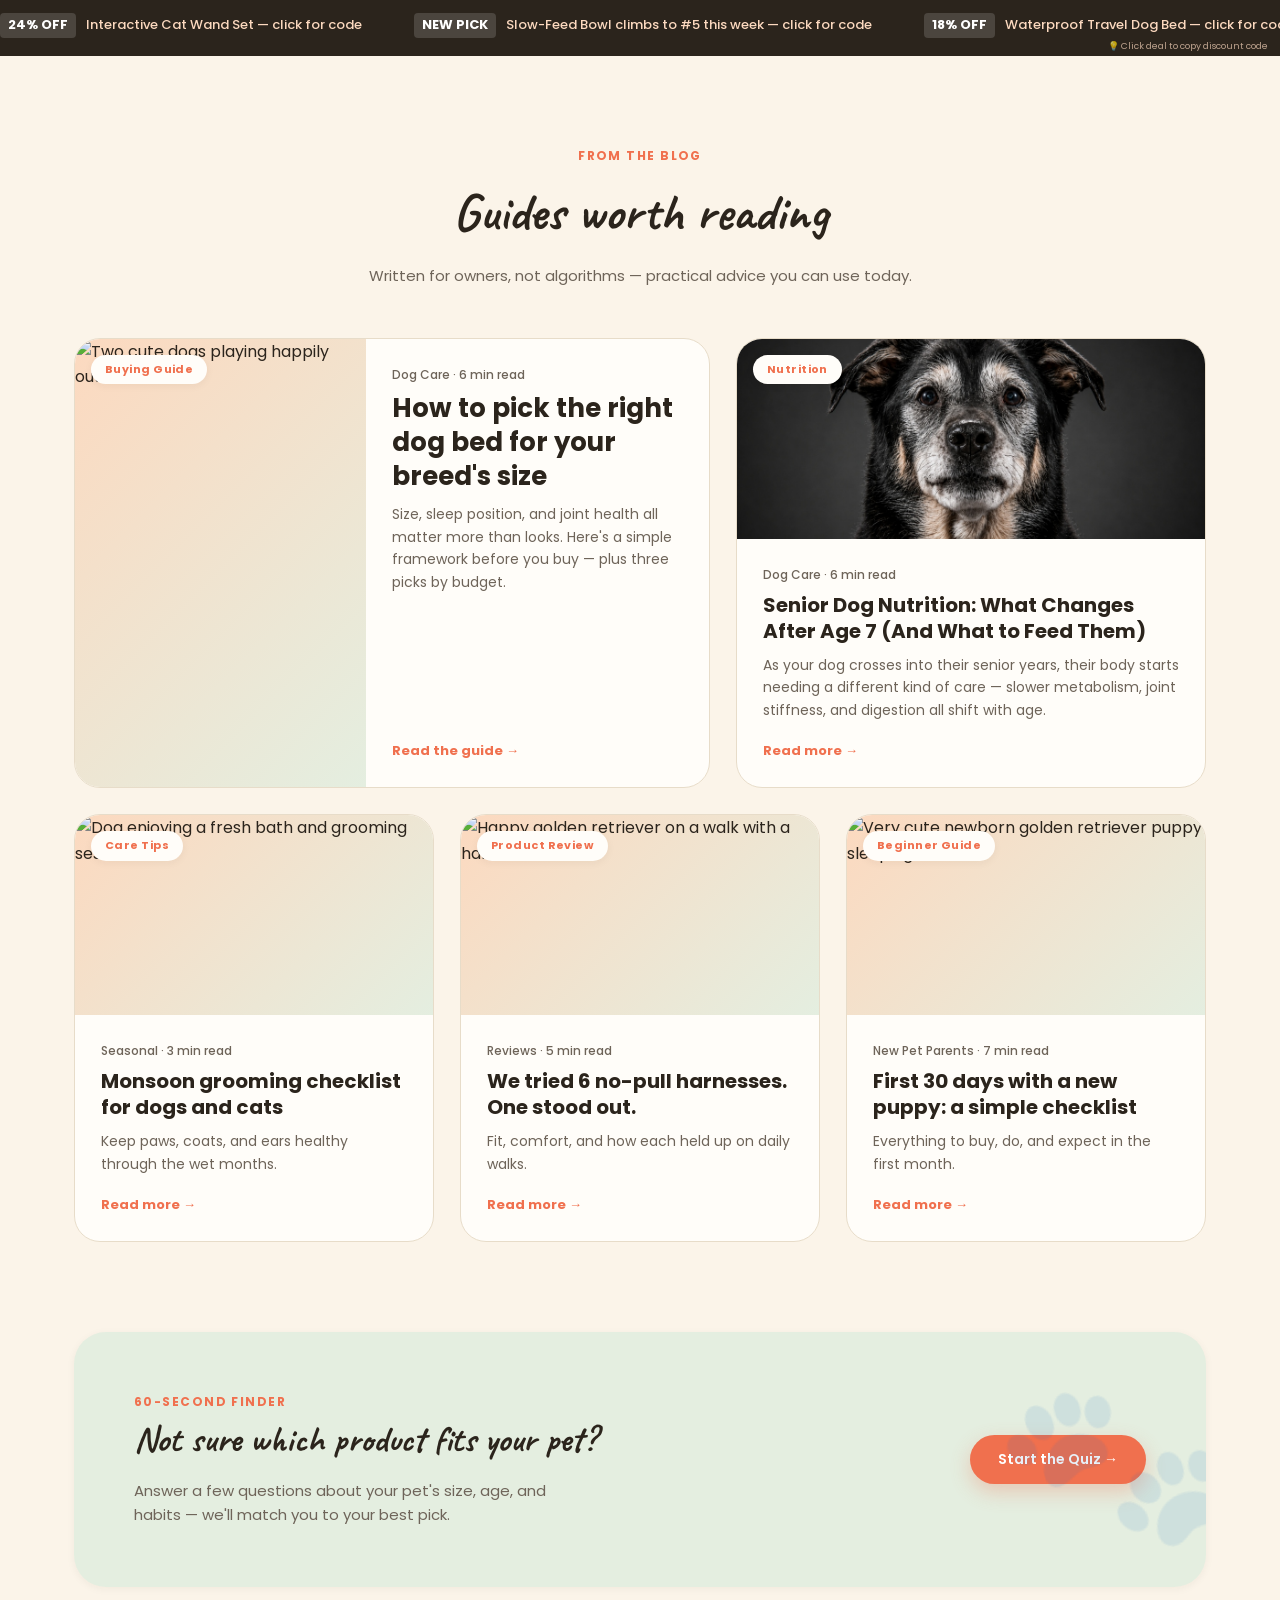
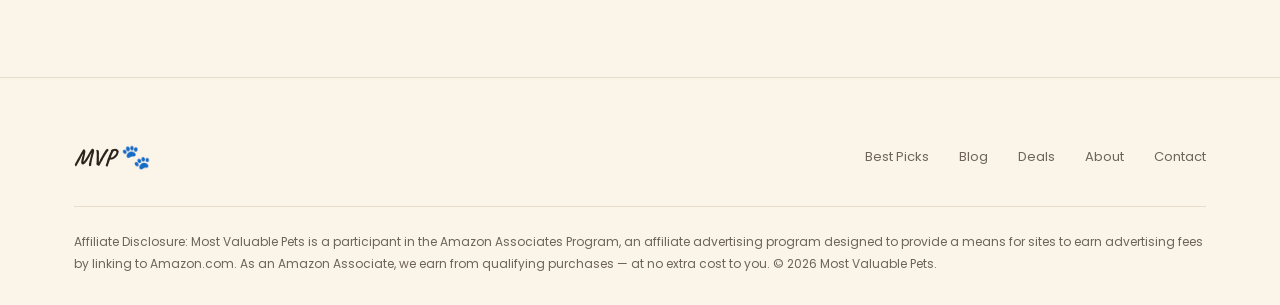
==== commit 53c3764c: "feat: update dog bed guide and replace cat feeder article with senior dog nutrition guide" ====
--- a/index.html
+++ b/index.html
@@ -7,7 +7,7 @@
   <meta name="description" content="Real testing, honest scores, no fluff. We help you pick the best food, gear, and toys your pet will actually love.">
   <link rel="preconnect" href="https://fonts.googleapis.com">
   <link href="https://fonts.googleapis.com/css2?family=Caveat:wght@600;700&family=Poppins:wght@400;500;600;700;800&display=swap" rel="stylesheet">
-  <link rel="stylesheet" href="styles.css">
+  <link rel="stylesheet" href="styles.css?v=2">
 </head>
 <body>
 
@@ -191,13 +191,13 @@
         </div>
         <div class="blog-card" data-blog-id="feeders-compared">
           <div class="blog-media">
-            <span class="blog-tag">Comparison</span>
-            <img class="blog-img" src="https://images.unsplash.com/photo-1548802673-380ab8ebc7b7?w=400&q=80" alt="Fluffy kitten waiting for food">
+            <span class="blog-tag">Nutrition</span>
+            <img class="blog-img" src="senior_dog.jpg?v=10" alt="A lovely senior dog resting calmly">
           </div>
           <div class="blog-body">
-            <div class="blog-meta">Cat Care · 4 min read</div>
-            <h3 class="blog-title">Automatic vs. gravity feeders: which one wins?</h3>
-            <p class="blog-excerpt">We break down cost, mess, and portion control side by side.</p>
+            <div class="blog-meta">Dog Care · 6 min read</div>
+            <h3 class="blog-title">Senior Dog Nutrition: What Changes After Age 7 (And What to Feed Them)</h3>
+            <p class="blog-excerpt">As your dog crosses into their senior years, their body starts needing a different kind of care — slower metabolism, joint stiffness, and digestion all shift with age.</p>
             <button class="blog-read-btn">Read more →</button>
           </div>
         </div>
@@ -429,6 +429,6 @@
     </div>
   </div>
 
-  <script src="app.js"></script>
+  <script src="app.js?v=4"></script>
 </body>
 </html>
--- a/styles.css
+++ b/styles.css
@@ -1080,11 +1080,13 @@
 
 /* ===== BLOG MODAL INTERNALS ===== */
 .blog-modal-header-img {
+  display: block;
   width: 100%;
-  height: 220px;
-  object-fit: cover;
+  max-height: 450px;
+  height: auto;
+  object-fit: contain;
   border-radius: var(--radius-lg);
-  margin-bottom: 20px;
+  margin: 0 auto 20px auto;
 }
 .blog-modal-body-text {
   font-size: 15px;
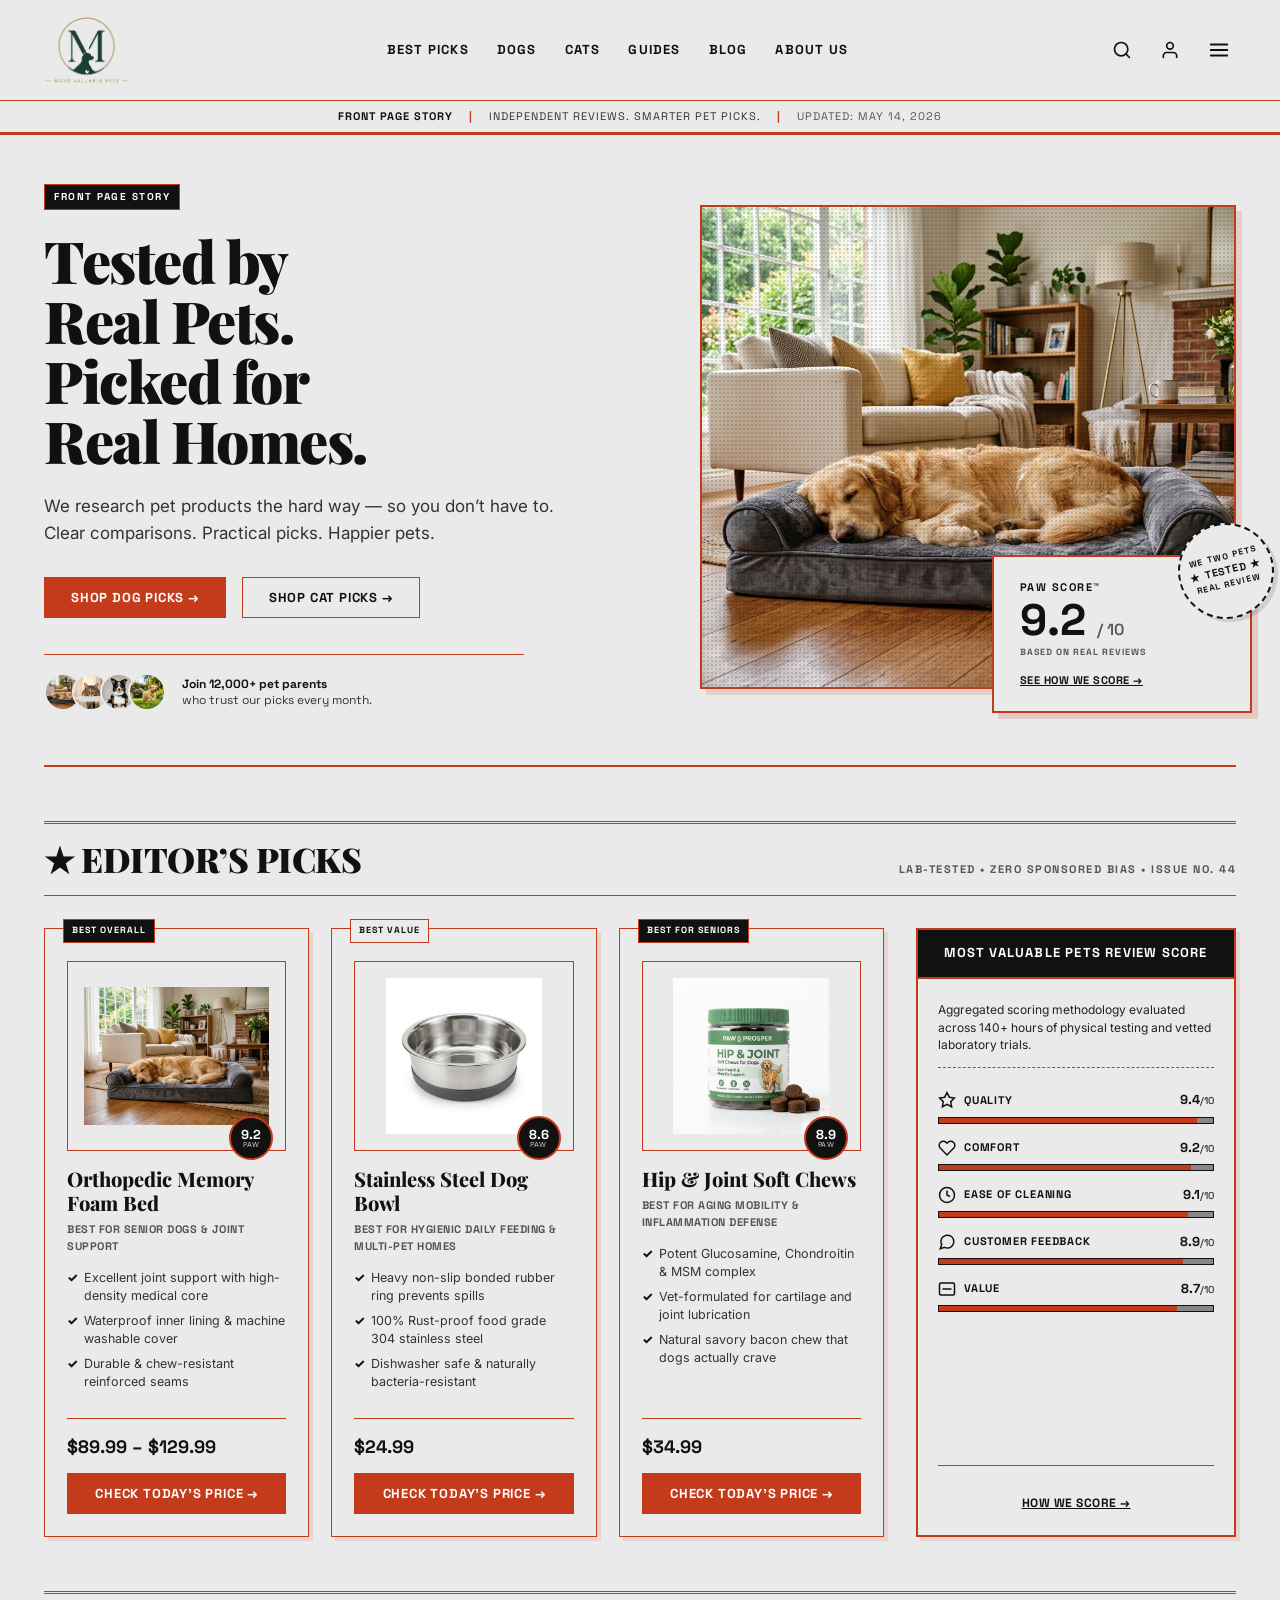
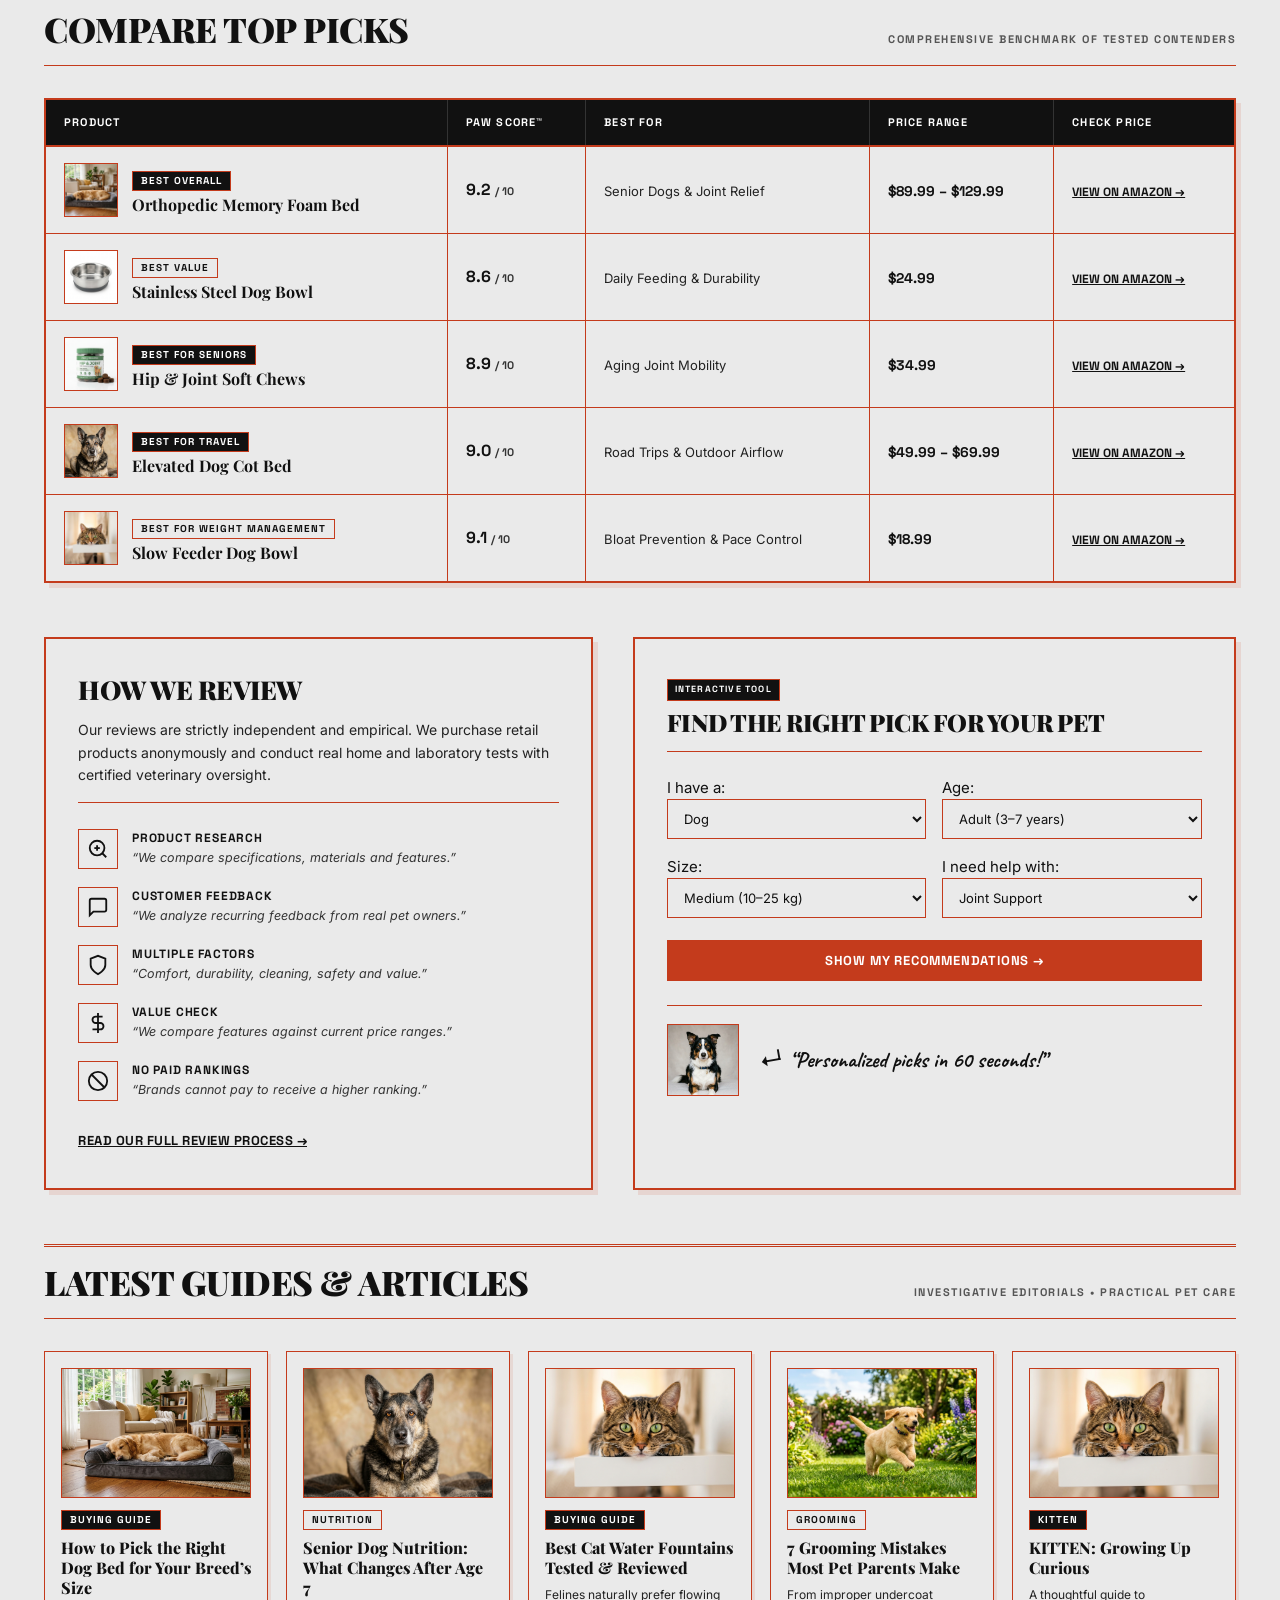
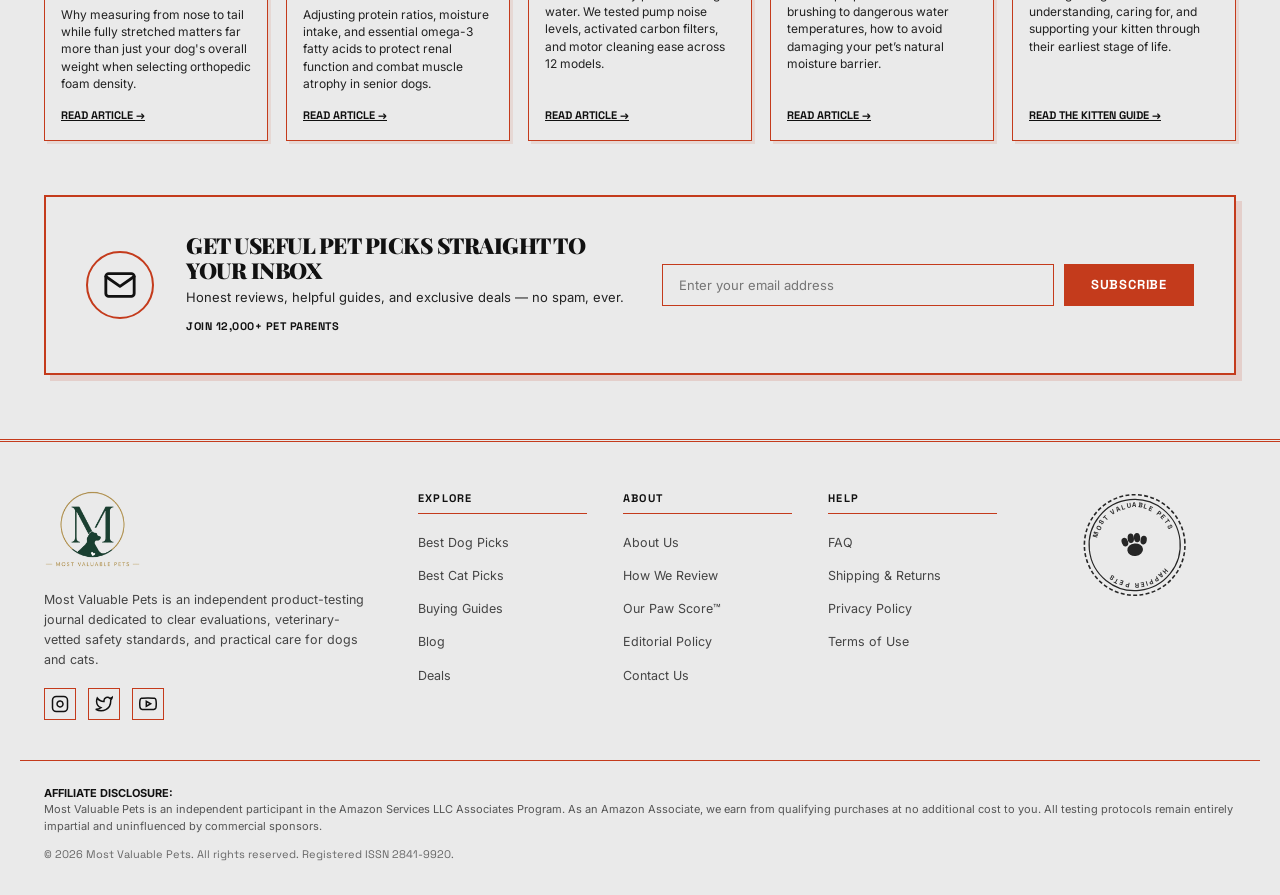
==== commit 21367963: "Update site styling to solid #EAEAEA theme, full color photography, Kitten Care Guide with split-vie" ====
--- a/index.html
+++ b/index.html
@@ -3,432 +3,832 @@
 <head>
   <meta charset="UTF-8">
   <meta name="viewport" content="width=device-width, initial-scale=1.0">
-  <title>Most Valuable Pets — Honest Picks for Every Pet</title>
-  <meta name="description" content="Real testing, honest scores, no fluff. We help you pick the best food, gear, and toys your pet will actually love.">
+  <title>Most Valuable Pets — Independent Reviews. Smarter Pet Picks.</title>
+  <meta name="description" content="Tested by real pets, picked for real homes. Independent editorial pet product reviews, clear comparisons, and research-backed guides.">
   <link rel="preconnect" href="https://fonts.googleapis.com">
-  <link href="https://fonts.googleapis.com/css2?family=Caveat:wght@600;700&family=Poppins:wght@400;500;600;700;800&display=swap" rel="stylesheet">
-  <link rel="stylesheet" href="styles.css?v=2">
+  <link rel="preconnect" href="https://fonts.gstatic.com" crossorigin>
+  <link href="https://fonts.googleapis.com/css2?family=Caveat:wght@600;700&family=Inter:wght@400;500;600;700&family=Playfair+Display:ital,wght@0,600;0,700;0,800;0,900;1,600;1,700&family=Space+Grotesk:wght@500;600;700;800&display=swap" rel="stylesheet">
+  <link rel="stylesheet" href="styles.css?v=25">
 </head>
-<body>
-
-  <!-- HEADER -->
-  <header>
-    <div class="nav wrap">
-      <div class="logo" id="site-logo">MVP <span>🐾</span></div>
-      <nav class="nav-links" aria-label="Main Navigation">
-        <a href="#picks">Best Picks</a>
-        <a href="#blog">Blog</a>
-        <a href="#deals">Deals</a>
-        <a href="#quiz-trigger">Find Your Match</a>
+<body class="newspaper-body">
+
+  <!-- ==========================================
+       1. HEADER & NEWSPAPER MASTHEAD
+       ========================================== -->
+  <header class="masthead">
+    <div class="masthead-top">
+      <!-- Logo Left -->
+      <a href="#" class="brand-logo" aria-label="Most Valuable Pets Homepage">
+        <img src="logo.png?v=25" alt="Most Valuable Pets" class="brand-img">
+      </a>
+
+      <!-- Centered Navigation -->
+      <nav class="masthead-nav" aria-label="Main Navigation">
+        <a href="#picks" class="nav-link">BEST PICKS</a>
+        <a href="#dogs" class="nav-link">DOGS</a>
+        <a href="#cats" class="nav-link">CATS</a>
+        <a href="#guides" class="nav-link">GUIDES</a>
+        <a href="#guides" class="nav-link">BLOG</a>
+        <a href="#how-we-review" class="nav-link">ABOUT US</a>
       </nav>
-      <div class="header-actions">
-        <button id="theme-toggle" class="theme-toggle-btn" aria-label="Toggle dark/light theme">
-          <svg class="sun-icon" viewBox="0 0 24 24" fill="none" stroke="currentColor" stroke-width="2.5" stroke-linecap="round" stroke-linejoin="round">
-            <circle cx="12" cy="12" r="5"></circle>
-            <line x1="12" y1="1" x2="12" y2="3"></line>
-            <line x1="12" y1="21" x2="12" y2="23"></line>
-            <line x1="4.22" y1="4.22" x2="5.64" y2="5.64"></line>
-            <line x1="18.36" y1="18.36" x2="19.78" y2="19.78"></line>
-            <line x1="1" y1="12" x2="3" y2="12"></line>
-            <line x1="21" y1="12" x2="23" y2="12"></line>
-            <line x1="4.22" y1="19.78" x2="5.64" y2="18.36"></line>
-            <line x1="18.36" y1="5.64" x2="19.78" y2="4.22"></line>
-          </svg>
-          <svg class="moon-icon" viewBox="0 0 24 24" fill="none" stroke="currentColor" stroke-width="2.5" stroke-linecap="round" stroke-linejoin="round">
-            <path d="M21 12.79A9 9 0 1 1 11.21 3 7 7 0 0 0 21 12.79z"></path>
+
+      <!-- Right Action Icons -->
+      <div class="masthead-actions">
+        <button class="icon-btn" aria-label="Search Reviews" id="search-toggle-btn">
+          <svg width="20" height="20" viewBox="0 0 24 24" fill="none" stroke="#111111" stroke-width="2" stroke-linecap="round" stroke-linejoin="round">
+            <circle cx="11" cy="11" r="8"></circle>
+            <line x1="21" y1="21" x2="16.65" y2="16.65"></line>
           </svg>
         </button>
-        <a href="#picks" class="nav-cta">See Today's Picks</a>
+        <button class="icon-btn" aria-label="User Account" id="account-btn">
+          <svg width="20" height="20" viewBox="0 0 24 24" fill="none" stroke="#111111" stroke-width="2" stroke-linecap="round" stroke-linejoin="round">
+            <path d="M20 21v-2a4 4 0 0 0-4-4H8a4 4 0 0 0-4 4v2"></path>
+            <circle cx="12" cy="7" r="4"></circle>
+          </svg>
+        </button>
+        <button class="icon-btn" aria-label="Menu" id="menu-btn">
+          <svg width="22" height="22" viewBox="0 0 24 24" fill="none" stroke="#111111" stroke-width="2" stroke-linecap="round" stroke-linejoin="round">
+            <line x1="3" y1="12" x2="21" y2="12"></line>
+            <line x1="3" y1="6" x2="21" y2="6"></line>
+            <line x1="3" y1="18" x2="21" y2="18"></line>
+          </svg>
+        </button>
+      </div>
+    </div>
+
+    <!-- Newspaper Info Strip -->
+    <div class="newspaper-info-strip">
+      <div class="info-strip-inner">
+        <span class="strip-item strip-bold">FRONT PAGE STORY</span>
+        <span class="strip-sep">|</span>
+        <span class="strip-item">INDEPENDENT REVIEWS. SMARTER PET PICKS.</span>
+        <span class="strip-sep">|</span>
+        <span class="strip-item strip-muted">UPDATED: MAY 14, 2026</span>
       </div>
     </div>
   </header>
 
-  <!-- HERO -->
-  <section class="hero">
-    <div class="wrap hero-grid">
-      <div>
-        <div class="eyebrow">Trusted by 40,000+ pet parents</div>
-        <h1>Find your pet's<br><em>best match.</em></h1>
-        <p>Real testing, honest scores, no fluff. We help you pick the food, gear, and toys your pet will actually love.</p>
-        <div class="btn-row">
-          <a href="#picks" class="btn btn-primary">Browse Best Picks →</a>
-          <a href="#blog" class="btn btn-ghost">Read the Blog</a>
-        </div>
-      </div>
-      <div class="hero-art">
-        <div class="blob blob-1">
-          <img src="labrador_puppy.jpg" alt="A cute golden Labrador puppy peeking over a white ledge with both paws resting on top">
-        </div>
-        <div class="blob blob-2">
-          <img src="tabby_cat.jpg" alt="A cute tabby cat peeking over a white ledge with both paws resting on top">
-        </div>
-      </div>
+  <main class="page-container">
+
+    <!-- ==========================================
+         2. HERO SECTION (ASYMMETRIC EDITORIAL)
+         ========================================== -->
+    <section class="hero-section">
+      <!-- Left Column -->
+      <div class="hero-content">
+        <div class="editorial-label">FRONT PAGE STORY</div>
+        <h1 class="hero-title">
+          Tested by<br>
+          Real Pets.<br>
+          Picked for<br>
+          Real Homes.
+        </h1>
+        <p class="hero-subtext">
+          We research pet products the hard way — so you don’t have to.<br>
+          Clear comparisons. Practical picks. Happier pets.
+        </p>
+
+        <!-- Two CTA Buttons -->
+        <div class="hero-cta-group">
+          <a href="#picks" class="btn btn-primary">SHOP DOG PICKS &rarr;</a>
+          <a href="#picks" class="btn btn-secondary">SHOP CAT PICKS &rarr;</a>
+        </div>
+
+        <!-- Social Proof Trust Indicator -->
+        <div class="hero-trust-indicator">
+          <div class="avatar-stack">
+            <img src="golden_retriever_bed.jpg" alt="Dog reviewer" class="avatar-img">
+            <img src="tabby_cat.jpg" alt="Cat reviewer" class="avatar-img">
+            <img src="border_collie_finder.jpg" alt="Collie reviewer" class="avatar-img">
+            <img src="labrador_puppy.jpg" alt="Puppy reviewer" class="avatar-img">
+          </div>
+          <div class="trust-copy">
+            <strong>Join 12,000+ pet parents</strong>
+            <span>who trust our picks every month.</span>
+          </div>
+        </div>
+      </div>
+
+      <!-- Right Column: B&W Halftone Photography & Scorecard Overlay -->
+      <div class="hero-photo-container">
+        <div class="photo-frame">
+          <img src="golden_retriever_bed.jpg" alt="Golden Retriever relaxing on orthopedic dog bed" class="hero-editorial-img">
+          <div class="halftone-overlay"></div>
+        </div>
+
+        <!-- Overlay Old Newspaper Review Card -->
+        <div class="hero-review-card">
+          <!-- Circular Rubber Stamp -->
+          <div class="rubber-stamp">
+            <span class="stamp-line">WE TWO PETS</span>
+            <span class="stamp-star">&#9733; TESTED &#9733;</span>
+            <span class="stamp-line">REAL REVIEW</span>
+          </div>
+
+          <div class="review-score-box">
+            <span class="score-brand">PAW SCORE&trade;</span>
+            <div class="score-large">9.2 <span class="score-denom">/ 10</span></div>
+            <span class="score-basis">BASED ON REAL REVIEWS</span>
+            <a href="#how-we-review" class="score-link">See how we score &rarr;</a>
+          </div>
+        </div>
+      </div>
+    </section>
+
+    <!-- ==========================================
+         3. EDITOR'S PICKS & SCORE PANEL
+         ========================================== -->
+    <section class="section-picks" id="picks">
+      <div class="section-header-rule">
+        <h2 class="section-title">&#9733; EDITOR’S PICKS</h2>
+        <span class="section-subtitle">LAB-TESTED &bull; ZERO SPONSORED BIAS &bull; ISSUE NO. 44</span>
+      </div>
+
+      <div class="picks-grid-layout">
+        <!-- 3 Equal Product Cards -->
+        <div class="picks-cards-col">
+          
+          <!-- CARD 1 -->
+          <article class="product-card" data-product="bed">
+            <div class="card-badge badge-orange">BEST OVERALL</div>
+            <div class="card-img-wrapper">
+              <img src="golden_retriever_bed.jpg" alt="Orthopedic Memory Foam Bed" class="product-thumb">
+              <div class="circular-score-pill">
+                <span class="score-num">9.2</span>
+                <span class="score-lbl">PAW</span>
+              </div>
+            </div>
+            <h3 class="product-title">Orthopedic Memory Foam Bed</h3>
+            <p class="product-tagline">Best for Senior Dogs & Joint Support</p>
+            <ul class="pros-checklist">
+              <li><span class="check-icon">&#10003;</span> Excellent joint support with high-density medical core</li>
+              <li><span class="check-icon">&#10003;</span> Waterproof inner lining & machine washable cover</li>
+              <li><span class="check-icon">&#10003;</span> Durable & chew-resistant reinforced seams</li>
+            </ul>
+            <div class="card-footer-action">
+              <div class="price-tag">$89.99 &ndash; $129.99</div>
+              <button class="btn btn-primary btn-block view-details-btn" data-product="bed">CHECK TODAY’S PRICE &rarr;</button>
+            </div>
+          </article>
+
+          <!-- CARD 2 -->
+          <article class="product-card" data-product="feeder">
+            <div class="card-badge badge-black">BEST VALUE</div>
+            <div class="card-img-wrapper">
+              <img src="stainless_steel_bowl.jpg" alt="Stainless Steel Dog Bowl" class="product-thumb">
+              <div class="circular-score-pill">
+                <span class="score-num">8.6</span>
+                <span class="score-lbl">PAW</span>
+              </div>
+            </div>
+            <h3 class="product-title">Stainless Steel Dog Bowl</h3>
+            <p class="product-tagline">Best for Hygienic Daily Feeding & Multi-Pet Homes</p>
+            <ul class="pros-checklist">
+              <li><span class="check-icon">&#10003;</span> Heavy non-slip bonded rubber ring prevents spills</li>
+              <li><span class="check-icon">&#10003;</span> 100% Rust-proof food grade 304 stainless steel</li>
+              <li><span class="check-icon">&#10003;</span> Dishwasher safe & naturally bacteria-resistant</li>
+            </ul>
+            <div class="card-footer-action">
+              <div class="price-tag">$24.99</div>
+              <button class="btn btn-primary btn-block view-details-btn" data-product="feeder">CHECK TODAY’S PRICE &rarr;</button>
+            </div>
+          </article>
+
+          <!-- CARD 3 -->
+          <article class="product-card" data-product="harness">
+            <div class="card-badge badge-orange">BEST FOR SENIORS</div>
+            <div class="card-img-wrapper">
+              <img src="joint_soft_chews.jpg" alt="Hip & Joint Soft Chews" class="product-thumb">
+              <div class="circular-score-pill">
+                <span class="score-num">8.9</span>
+                <span class="score-lbl">PAW</span>
+              </div>
+            </div>
+            <h3 class="product-title">Hip & Joint Soft Chews</h3>
+            <p class="product-tagline">Best for Aging Mobility & Inflammation Defense</p>
+            <ul class="pros-checklist">
+              <li><span class="check-icon">&#10003;</span> Potent Glucosamine, Chondroitin & MSM complex</li>
+              <li><span class="check-icon">&#10003;</span> Vet-formulated for cartilage and joint lubrication</li>
+              <li><span class="check-icon">&#10003;</span> Natural savory bacon chew that dogs actually crave</li>
+            </ul>
+            <div class="card-footer-action">
+              <div class="price-tag">$34.99</div>
+              <button class="btn btn-primary btn-block view-details-btn" data-product="harness">CHECK TODAY’S PRICE &rarr;</button>
+            </div>
+          </article>
+
+        </div>
+
+        <!-- Tall Editorial Review Score Panel Beside Editor's Picks -->
+        <aside class="score-panel-tall">
+          <div class="score-panel-header">
+            <h3>MOST VALUABLE PETS REVIEW SCORE</h3>
+          </div>
+          <div class="score-panel-body">
+            <p class="score-panel-intro">Aggregated scoring methodology evaluated across 140+ hours of physical testing and vetted laboratory trials.</p>
+            
+            <div class="criteria-row">
+              <div class="crit-title-group">
+                <svg width="18" height="18" viewBox="0 0 24 24" fill="none" stroke="#111111" stroke-width="2"><path d="M12 2l3.09 6.26L22 9.27l-5 4.87 1.18 6.88L12 17.77l-6.18 3.25L7 14.14 2 9.27l6.91-1.01L12 2z"/></svg>
+                <span class="crit-name">QUALITY</span>
+              </div>
+              <span class="crit-val">9.4<small>/10</small></span>
+            </div>
+            <div class="criteria-bar"><div class="bar-fill" style="width: 94%;"></div></div>
+
+            <div class="criteria-row">
+              <div class="crit-title-group">
+                <svg width="18" height="18" viewBox="0 0 24 24" fill="none" stroke="#111111" stroke-width="2"><path d="M20.84 4.61a5.5 5.5 0 0 0-7.78 0L12 5.67l-1.06-1.06a5.5 5.5 0 0 0-7.78 7.78l1.06 1.06L12 21.23l7.78-7.78 1.06-1.06a5.5 5.5 0 0 0 0-7.78z"/></svg>
+                <span class="crit-name">COMFORT</span>
+              </div>
+              <span class="crit-val">9.2<small>/10</small></span>
+            </div>
+            <div class="criteria-bar"><div class="bar-fill" style="width: 92%;"></div></div>
+
+            <div class="criteria-row">
+              <div class="crit-title-group">
+                <svg width="18" height="18" viewBox="0 0 24 24" fill="none" stroke="#111111" stroke-width="2"><circle cx="12" cy="12" r="10"/><path d="M12 6v6l4 2"/></svg>
+                <span class="crit-name">EASE OF CLEANING</span>
+              </div>
+              <span class="crit-val">9.1<small>/10</small></span>
+            </div>
+            <div class="criteria-bar"><div class="bar-fill" style="width: 91%;"></div></div>
+
+            <div class="criteria-row">
+              <div class="crit-title-group">
+                <svg width="18" height="18" viewBox="0 0 24 24" fill="none" stroke="#111111" stroke-width="2"><path d="M21 11.5a8.38 8.38 0 0 1-.9 3.8 8.5 8.5 0 0 1-7.6 4.7 8.38 8.38 0 0 1-3.8-.9L3 21l1.9-5.7a8.38 8.38 0 0 1-.9-3.8 8.5 8.5 0 0 1 4.7-7.6 8.38 8.38 0 0 1 3.8-.9h.5a8.48 8.48 0 0 1 8 8v.5z"/></svg>
+                <span class="crit-name">CUSTOMER FEEDBACK</span>
+              </div>
+              <span class="crit-val">8.9<small>/10</small></span>
+            </div>
+            <div class="criteria-bar"><div class="bar-fill" style="width: 89%;"></div></div>
+
+            <div class="criteria-row">
+              <div class="crit-title-group">
+                <svg width="18" height="18" viewBox="0 0 24 24" fill="none" stroke="#111111" stroke-width="2"><rect x="2" y="4" width="20" height="16" rx="2"/><line x1="6" y1="12" x2="18" y2="12"/></svg>
+                <span class="crit-name">VALUE</span>
+              </div>
+              <span class="crit-val">8.7<small>/10</small></span>
+            </div>
+            <div class="criteria-bar"><div class="bar-fill" style="width: 87%;"></div></div>
+
+            <div class="score-panel-footer">
+              <a href="#how-we-review" class="orange-link">HOW WE SCORE &rarr;</a>
+            </div>
+          </div>
+        </aside>
+
+      </div>
+    </section>
+
+    <!-- ==========================================
+         4. COMPARE TOP PICKS (NEWSPAPER TABLE)
+         ========================================== -->
+    <section class="section-compare">
+      <div class="section-header-rule">
+        <h2 class="section-title">COMPARE TOP PICKS</h2>
+        <span class="section-subtitle">COMPREHENSIVE BENCHMARK OF TESTED CONTENDERS</span>
+      </div>
+
+      <div class="table-responsive-wrapper">
+        <table class="newspaper-table">
+          <thead>
+            <tr>
+              <th class="col-product">PRODUCT</th>
+              <th class="col-score">PAW SCORE&trade;</th>
+              <th class="col-bestfor">BEST FOR</th>
+              <th class="col-price">PRICE RANGE</th>
+              <th class="col-action">CHECK PRICE</th>
+            </tr>
+          </thead>
+          <tbody>
+            <!-- Row 1 -->
+            <tr>
+              <td>
+                <div class="tbl-product-cell">
+                  <img src="golden_retriever_bed.jpg" alt="Orthopedic Memory Foam Bed" class="tbl-img">
+                  <div>
+                    <span class="badge badge-orange tbl-badge">BEST OVERALL</span>
+                    <strong class="tbl-name">Orthopedic Memory Foam Bed</strong>
+                  </div>
+                </div>
+              </td>
+              <td><span class="tbl-score">9.2 <small>/ 10</small></span></td>
+              <td><span class="tbl-text">Senior Dogs & Joint Relief</span></td>
+              <td><span class="tbl-price">$89.99 &ndash; $129.99</span></td>
+              <td><a href="https://amazon.com" target="_blank" rel="noopener" class="tbl-link">View on Amazon &rarr;</a></td>
+            </tr>
+
+            <!-- Row 2 -->
+            <tr>
+              <td>
+                <div class="tbl-product-cell">
+                  <img src="stainless_steel_bowl.jpg" alt="Stainless Steel Dog Bowl" class="tbl-img">
+                  <div>
+                    <span class="badge badge-black tbl-badge">BEST VALUE</span>
+                    <strong class="tbl-name">Stainless Steel Dog Bowl</strong>
+                  </div>
+                </div>
+              </td>
+              <td><span class="tbl-score">8.6 <small>/ 10</small></span></td>
+              <td><span class="tbl-text">Daily Feeding & Durability</span></td>
+              <td><span class="tbl-price">$24.99</span></td>
+              <td><a href="https://amazon.com" target="_blank" rel="noopener" class="tbl-link">View on Amazon &rarr;</a></td>
+            </tr>
+
+            <!-- Row 3 -->
+            <tr>
+              <td>
+                <div class="tbl-product-cell">
+                  <img src="joint_soft_chews.jpg" alt="Hip & Joint Soft Chews" class="tbl-img">
+                  <div>
+                    <span class="badge badge-orange tbl-badge">BEST FOR SENIORS</span>
+                    <strong class="tbl-name">Hip & Joint Soft Chews</strong>
+                  </div>
+                </div>
+              </td>
+              <td><span class="tbl-score">8.9 <small>/ 10</small></span></td>
+              <td><span class="tbl-text">Aging Joint Mobility</span></td>
+              <td><span class="tbl-price">$34.99</span></td>
+              <td><a href="https://amazon.com" target="_blank" rel="noopener" class="tbl-link">View on Amazon &rarr;</a></td>
+            </tr>
+
+            <!-- Row 4 -->
+            <tr>
+              <td>
+                <div class="tbl-product-cell">
+                  <img src="senior_dog.jpg" alt="Elevated Dog Cot Bed" class="tbl-img">
+                  <div>
+                    <span class="badge badge-orange tbl-badge">BEST FOR TRAVEL</span>
+                    <strong class="tbl-name">Elevated Dog Cot Bed</strong>
+                  </div>
+                </div>
+              </td>
+              <td><span class="tbl-score">9.0 <small>/ 10</small></span></td>
+              <td><span class="tbl-text">Road Trips & Outdoor Airflow</span></td>
+              <td><span class="tbl-price">$49.99 &ndash; $69.99</span></td>
+              <td><a href="https://amazon.com" target="_blank" rel="noopener" class="tbl-link">View on Amazon &rarr;</a></td>
+            </tr>
+
+            <!-- Row 5 -->
+            <tr>
+              <td>
+                <div class="tbl-product-cell">
+                  <img src="tabby_cat.jpg" alt="Slow Feeder Dog Bowl" class="tbl-img">
+                  <div>
+                    <span class="badge badge-black tbl-badge">BEST FOR WEIGHT MANAGEMENT</span>
+                    <strong class="tbl-name">Slow Feeder Dog Bowl</strong>
+                  </div>
+                </div>
+              </td>
+              <td><span class="tbl-score">9.1 <small>/ 10</small></span></td>
+              <td><span class="tbl-text">Bloat Prevention & Pace Control</span></td>
+              <td><span class="tbl-price">$18.99</span></td>
+              <td><a href="https://amazon.com" target="_blank" rel="noopener" class="tbl-link">View on Amazon &rarr;</a></td>
+            </tr>
+          </tbody>
+        </table>
+      </div>
+    </section>
+
+    <!-- ==========================================
+         5. TWO-COLUMN: HOW WE REVIEW + PET FINDER
+         ========================================== -->
+    <section class="section-review-finder" id="how-we-review">
+      
+      <!-- Left Column: How We Review -->
+      <div class="how-we-review-col">
+        <h2 class="section-title-sm">HOW WE REVIEW</h2>
+        <p class="editorial-summary-text">
+          Our reviews are strictly independent and empirical. We purchase retail products anonymously and conduct real home and laboratory tests with certified veterinary oversight.
+        </p>
+
+        <div class="review-criteria-list">
+          
+          <div class="criteria-item">
+            <div class="crit-icon-box">
+              <svg width="22" height="22" viewBox="0 0 24 24" fill="none" stroke="#111111" stroke-width="2"><circle cx="11" cy="11" r="8"/><line x1="21" y1="21" x2="16.65" y2="16.65"/><line x1="11" y1="8" x2="11" y2="14"/><line x1="8" y1="11" x2="14" y2="11"/></svg>
+            </div>
+            <div class="crit-content">
+              <h4>PRODUCT RESEARCH</h4>
+              <p>“We compare specifications, materials and features.”</p>
+            </div>
+          </div>
+
+          <div class="criteria-item">
+            <div class="crit-icon-box">
+              <svg width="22" height="22" viewBox="0 0 24 24" fill="none" stroke="#111111" stroke-width="2"><path d="M21 15a2 2 0 0 1-2 2H7l-4 4V5a2 2 0 0 1 2-2h14a2 2 0 0 1 2 2z"/></svg>
+            </div>
+            <div class="crit-content">
+              <h4>CUSTOMER FEEDBACK</h4>
+              <p>“We analyze recurring feedback from real pet owners.”</p>
+            </div>
+          </div>
+
+          <div class="criteria-item">
+            <div class="crit-icon-box">
+              <svg width="22" height="22" viewBox="0 0 24 24" fill="none" stroke="#111111" stroke-width="2"><path d="M12 22s8-4 8-10V5l-8-3-8 3v7c0 6 8 10 8 10z"/></svg>
+            </div>
+            <div class="crit-content">
+              <h4>MULTIPLE FACTORS</h4>
+              <p>“Comfort, durability, cleaning, safety and value.”</p>
+            </div>
+          </div>
+
+          <div class="criteria-item">
+            <div class="crit-icon-box">
+              <svg width="22" height="22" viewBox="0 0 24 24" fill="none" stroke="#111111" stroke-width="2"><line x1="12" y1="1" x2="12" y2="23"/><path d="M17 5H9.5a3.5 3.5 0 0 0 0 7h5a3.5 3.5 0 0 1 0 7H6"/></svg>
+            </div>
+            <div class="crit-content">
+              <h4>VALUE CHECK</h4>
+              <p>“We compare features against current price ranges.”</p>
+            </div>
+          </div>
+
+          <div class="criteria-item">
+            <div class="crit-icon-box">
+              <svg width="22" height="22" viewBox="0 0 24 24" fill="none" stroke="#111111" stroke-width="2"><circle cx="12" cy="12" r="10"/><line x1="4.93" y1="4.93" x2="19.07" y2="19.07"/></svg>
+            </div>
+            <div class="crit-content">
+              <h4>NO PAID RANKINGS</h4>
+              <p>“Brands cannot pay to receive a higher ranking.”</p>
+            </div>
+          </div>
+
+        </div>
+
+        <a href="#how-we-review" class="orange-link bold-link" id="read-process-link">READ OUR FULL REVIEW PROCESS &rarr;</a>
+      </div>
+
+      <!-- Right Column: Pet Product Finder -->
+      <div class="finder-col">
+        <div class="finder-box">
+          <div class="finder-header">
+            <span class="finder-tag">INTERACTIVE TOOL</span>
+            <h3 class="finder-title">FIND THE RIGHT PICK FOR YOUR PET</h3>
+          </div>
+
+          <form id="pet-finder-form" class="finder-form" onsubmit="event.preventDefault();">
+            <div class="finder-grid">
+              
+              <div class="form-group">
+                <label for="finder-pet">I have a:</label>
+                <select id="finder-pet" class="finder-select">
+                  <option value="dog" selected>Dog</option>
+                  <option value="cat">Cat</option>
+                </select>
+              </div>
+
+              <div class="form-group">
+                <label for="finder-age">Age:</label>
+                <select id="finder-age" class="finder-select">
+                  <option value="puppy">Puppy / Kitten</option>
+                  <option value="adult" selected>Adult (3–7 years)</option>
+                  <option value="senior">Senior (7+ years)</option>
+                </select>
+              </div>
+
+              <div class="form-group">
+                <label for="finder-size">Size:</label>
+                <select id="finder-size" class="finder-select">
+                  <option value="small">Small (under 10 kg)</option>
+                  <option value="medium" selected>Medium (10–25 kg)</option>
+                  <option value="large">Large (25+ kg)</option>
+                </select>
+              </div>
+
+              <div class="form-group">
+                <label for="finder-help">I need help with:</label>
+                <select id="finder-help" class="finder-select">
+                  <option value="joints" selected>Joint Support</option>
+                  <option value="feeding">Daily Feeding</option>
+                  <option value="training">Leash Training</option>
+                  <option value="grooming">Grooming & Coat</option>
+                </select>
+              </div>
+
+            </div>
+
+            <button type="button" id="finder-submit-btn" class="btn btn-primary btn-block">SHOW MY RECOMMENDATIONS &rarr;</button>
+          </form>
+
+          <!-- Finder Illustration / Photo & Handwritten Note -->
+          <div class="finder-footer-media">
+            <div class="finder-photo-wrap">
+              <img src="border_collie_finder.jpg" alt="Border Collie Product Guide" class="finder-dog-img">
+            </div>
+            <div class="handwritten-annotation">
+              <span class="handwritten-arrow">&#8629;</span>
+              <p>“Personalized picks in 60 seconds!”</p>
+            </div>
+          </div>
+
+        </div>
+      </div>
+
+    </section>
+
+    <!-- ==========================================
+         6. LATEST GUIDES & ARTICLES
+         ========================================== -->
+    <section class="section-articles" id="guides">
+      <div class="section-header-rule">
+        <h2 class="section-title">LATEST GUIDES & ARTICLES</h2>
+        <span class="section-subtitle">INVESTIGATIVE EDITORIALS &bull; PRACTICAL PET CARE</span>
+      </div>
+
+      <div class="articles-grid">
+        
+        <!-- Article 1 (Full Page) -->
+        <article class="article-card" onclick="window.location.href='dog-bed-size.html'" style="cursor: pointer;">
+          <div class="article-thumb-wrap">
+            <img src="golden_retriever_bed.jpg" alt="Dog bed sizing guide" class="article-img">
+          </div>
+          <div class="article-meta">
+            <span class="badge badge-orange">BUYING GUIDE</span>
+          </div>
+          <h3 class="article-heading">How to Pick the Right Dog Bed for Your Breed’s Size</h3>
+          <p class="article-excerpt">Why measuring from nose to tail while fully stretched matters far more than just your dog's overall weight when selecting orthopedic foam density.</p>
+          <a href="dog-bed-size.html" class="article-link-btn" style="text-decoration: underline;">READ ARTICLE &rarr;</a>
+        </article>
+
+        <!-- Article 2 (Full Page) -->
+        <article class="article-card" onclick="window.location.href='senior-dog-nutrition.html'" style="cursor: pointer;">
+          <div class="article-thumb-wrap">
+            <img src="senior_dog.jpg" alt="Senior Dog Nutrition" class="article-img">
+          </div>
+          <div class="article-meta">
+            <span class="badge badge-black">NUTRITION</span>
+          </div>
+          <h3 class="article-heading">Senior Dog Nutrition: What Changes After Age 7</h3>
+          <p class="article-excerpt">Adjusting protein ratios, moisture intake, and essential omega-3 fatty acids to protect renal function and combat muscle atrophy in senior dogs.</p>
+          <a href="senior-dog-nutrition.html" class="article-link-btn" style="text-decoration: underline;">READ ARTICLE &rarr;</a>
+        </article>
+
+        <!-- Article 3 (Full Page) -->
+        <article class="article-card" onclick="window.location.href='cat-water-fountain.html'" style="cursor: pointer;">
+          <div class="article-thumb-wrap">
+            <img src="tabby_cat.jpg" alt="Best Cat Water Fountains" class="article-img">
+          </div>
+          <div class="article-meta">
+            <span class="badge badge-orange">BUYING GUIDE</span>
+          </div>
+          <h3 class="article-heading">Best Cat Water Fountains Tested & Reviewed</h3>
+          <p class="article-excerpt">Felines naturally prefer flowing water. We tested pump noise levels, activated carbon filters, and motor cleaning ease across 12 models.</p>
+          <a href="cat-water-fountain.html" class="article-link-btn" style="text-decoration: underline;">READ ARTICLE &rarr;</a>
+        </article>
+
+        <!-- Article 4 (Full Page) -->
+        <article class="article-card" onclick="window.location.href='grooming-mistakes.html'" style="cursor: pointer;">
+          <div class="article-thumb-wrap">
+            <img src="labrador_puppy.jpg" alt="Grooming Mistakes" class="article-img">
+          </div>
+          <div class="article-meta">
+            <span class="badge badge-black">GROOMING</span>
+          </div>
+          <h3 class="article-heading">7 Grooming Mistakes Most Pet Parents Make</h3>
+          <p class="article-excerpt">From improper undercoat brushing to dangerous water temperatures, how to avoid damaging your pet’s natural moisture barrier.</p>
+          <a href="grooming-mistakes.html" class="article-link-btn" style="text-decoration: underline;">READ ARTICLE &rarr;</a>
+        </article>
+
+        <!-- Article 5 (Kitten Care Guide - Full Page) -->
+        <article class="article-card" onclick="window.location.href='kitten-care.html'" style="cursor: pointer;">
+          <div class="article-thumb-wrap">
+            <img src="tabby_cat.jpg" alt="Kitten Care Guide" class="article-img">
+          </div>
+          <div class="article-meta">
+            <span class="badge badge-orange">KITTEN</span>
+          </div>
+          <h3 class="article-heading">KITTEN: Growing Up Curious</h3>
+          <p class="article-excerpt">A thoughtful guide to understanding, caring for, and supporting your kitten through their earliest stage of life.</p>
+          <a href="kitten-care.html" class="article-link-btn" style="text-decoration: underline;">READ THE KITTEN GUIDE &rarr;</a>
+        </article>
+
+      </div>
+    </section>
+
+    <!-- ==========================================
+         7. NEWSLETTER (CREAM NEWSPAPER BORDERED)
+         ========================================== -->
+    <section class="section-newsletter">
+      <div class="newsletter-box">
+        <div class="newsletter-icon-col">
+          <div class="envelope-circle">
+            <svg width="34" height="34" viewBox="0 0 24 24" fill="none" stroke="#111111" stroke-width="2" stroke-linecap="round" stroke-linejoin="round">
+              <path d="M4 4h16c1.1 0 2 .9 2 2v12c0 1.1-.9 2-2 2H4c-1.1 0-2-.9-2-2V6c0-1.1.9-2 2-2z"></path>
+              <polyline points="22,6 12,13 2,6"></polyline>
+            </svg>
+          </div>
+        </div>
+
+        <div class="newsletter-content-col">
+          <h2 class="newsletter-headline">GET USEFUL PET PICKS STRAIGHT TO YOUR INBOX</h2>
+          <p class="newsletter-sub">Honest reviews, helpful guides, and exclusive deals &mdash; no spam, ever.</p>
+          <span class="newsletter-trust">Join 12,000+ pet parents</span>
+        </div>
+
+        <div class="newsletter-form-col">
+          <form class="newsletter-form" onsubmit="event.preventDefault(); alert('Thank you for subscribing to Most Valuable Pets!');">
+            <input type="email" required placeholder="Enter your email address" class="newsletter-input" aria-label="Email address">
+            <button type="submit" class="btn btn-primary">SUBSCRIBE</button>
+          </form>
+        </div>
+      </div>
+    </section>
+
+  </main>
+
+  <!-- ==========================================
+       8. FOOTER (CREAM NEWSPAPER BACKGROUND)
+       ========================================== -->
+  <footer class="site-footer">
+    <div class="footer-top-rule"></div>
+    
+    <div class="page-container footer-content">
+      
+      <!-- Brand Left Column -->
+      <div class="footer-brand-col">
+        <div class="footer-logo">
+          <img src="logo.png?v=25" alt="Most Valuable Pets" class="footer-brand-img">
+        </div>
+        <p class="footer-desc">
+          Most Valuable Pets is an independent product-testing journal dedicated to clear evaluations, veterinary-vetted safety standards, and practical care for dogs and cats.
+        </p>
+        <div class="footer-social-links">
+          <a href="#" aria-label="Instagram" class="social-icon">
+            <svg width="18" height="18" viewBox="0 0 24 24" fill="none" stroke="#111111" stroke-width="2"><rect x="2" y="2" width="20" height="20" rx="5" ry="5"/><path d="M16 11.37A4 4 0 1 1 12.63 8 4 4 0 0 1 16 11.37z"/><line x1="17.5" y1="6.5" x2="17.51" y2="6.5"/></svg>
+          </a>
+          <a href="#" aria-label="Twitter / X" class="social-icon">
+            <svg width="18" height="18" viewBox="0 0 24 24" fill="none" stroke="#111111" stroke-width="2"><path d="M23 3a10.9 10.9 0 0 1-3.14 1.53 4.48 4.48 0 0 0-7.86 3v1A10.66 10.66 0 0 1 3 4s-4 9 5 13a11.64 11.64 0 0 1-7 2c9 5 20 0 20-11.5a4.5 4.5 0 0 0-.08-.83A7.72 7.72 0 0 0 23 3z"/></svg>
+          </a>
+          <a href="#" aria-label="YouTube" class="social-icon">
+            <svg width="18" height="18" viewBox="0 0 24 24" fill="none" stroke="#111111" stroke-width="2"><path d="M22.54 6.42a2.78 2.78 0 0 0-1.94-2C18.88 4 12 4 12 4s-6.88 0-8.6.46a2.78 2.78 0 0 0-1.94 2A29 29 0 0 0 1 11.75a29 29 0 0 0 .46 5.33A2.78 2.78 0 0 0 3.4 19c1.72.46 8.6.46 8.6.46s6.88 0 8.6-.46a2.78 2.78 0 0 0 1.94-2 29 29 0 0 0 .46-5.25 29 29 0 0 0-.46-5.33z"/><polygon points="9.75 15.02 15.5 11.75 9.75 8.48 9.75 15.02"/></svg>
+          </a>
+        </div>
+      </div>
+
+      <!-- Links Columns -->
+      <div class="footer-links-col">
+        <h4 class="footer-heading">EXPLORE</h4>
+        <ul class="footer-list">
+          <li><a href="#picks">Best Dog Picks</a></li>
+          <li><a href="#picks">Best Cat Picks</a></li>
+          <li><a href="#guides">Buying Guides</a></li>
+          <li><a href="#guides">Blog</a></li>
+          <li><a href="#picks">Deals</a></li>
+        </ul>
+      </div>
+
+      <div class="footer-links-col">
+        <h4 class="footer-heading">ABOUT</h4>
+        <ul class="footer-list">
+          <li><a href="#how-we-review">About Us</a></li>
+          <li><a href="#how-we-review">How We Review</a></li>
+          <li><a href="#how-we-review">Our Paw Score&trade;</a></li>
+          <li><a href="#how-we-review">Editorial Policy</a></li>
+          <li><a href="#how-we-review">Contact Us</a></li>
+        </ul>
+      </div>
+
+      <div class="footer-links-col">
+        <h4 class="footer-heading">HELP</h4>
+        <ul class="footer-list">
+          <li><a href="#">FAQ</a></li>
+          <li><a href="#">Shipping & Returns</a></li>
+          <li><a href="#">Privacy Policy</a></li>
+          <li><a href="#">Terms of Use</a></li>
+        </ul>
+      </div>
+
+      <!-- Right Circular Black Vintage Paw Stamp -->
+      <div class="footer-stamp-col">
+        <div class="vintage-paw-stamp">
+          <svg width="110" height="110" viewBox="0 0 140 140">
+            <!-- Outer dashed and solid circular borders -->
+            <circle cx="70" cy="70" r="64" fill="none" stroke="#111111" stroke-width="2" stroke-dasharray="5 3"/>
+            <circle cx="70" cy="70" r="58" fill="none" stroke="#111111" stroke-width="1.5"/>
+            <!-- Circular Path for Text -->
+            <path id="stamp-arc-top" d="M 22,70 A 48,48 0 1,1 118,70" fill="none" />
+            <path id="stamp-arc-bot" d="M 118,70 A 48,48 0 1,1 22,70" fill="none" />
+            <text font-family="'Space Grotesk', sans-serif" font-size="8.5" font-weight="700" letter-spacing="1.8" fill="#111111">
+              <textPath href="#stamp-arc-top" startOffset="50%" text-anchor="middle">MOST VALUABLE PETS</textPath>
+            </text>
+            <text font-family="'Space Grotesk', sans-serif" font-size="8.5" font-weight="700" letter-spacing="1.8" fill="#111111">
+              <textPath href="#stamp-arc-bot" startOffset="50%" text-anchor="middle">HAPPIER PETS</textPath>
+            </text>
+            <!-- Center Paw Icon -->
+            <g transform="translate(52, 54)">
+              <ellipse cx="18" cy="22" rx="10" ry="8" fill="#111111" />
+              <ellipse cx="6" cy="11" rx="4" ry="5.5" fill="#111111" transform="rotate(-15 6 11)" />
+              <ellipse cx="14" cy="7" rx="4" ry="6" fill="#111111" />
+              <ellipse cx="22" cy="7" rx="4" ry="6" fill="#111111" />
+              <ellipse cx="30" cy="11" rx="4" ry="5.5" fill="#111111" transform="rotate(15 30 11)" />
+            </g>
+          </svg>
+        </div>
+      </div>
+
     </div>
-  </section>
-
-  <!-- TRUST STRIP -->
-  <div class="strip">
-    <div class="wrap strip-grid">
-      <div class="strip-item"><div class="num" id="stat-products">120+</div><div class="lbl">Products Tested</div></div>
-      <div class="strip-item"><div class="num" id="stat-readers">40k</div><div class="lbl">Happy Readers</div></div>
-      <div class="strip-item"><div class="num" id="stat-rating">4.8</div><div class="lbl">Avg. Reader Rating</div></div>
-      <div class="strip-item"><div class="num" id="stat-frequency">Weekly</div><div class="lbl">Fresh Picks</div></div>
+
+    <!-- Affiliate Disclosure -->
+    <div class="page-container footer-bottom">
+      <div class="affiliate-disclosure-box">
+        <strong>AFFILIATE DISCLOSURE:</strong>
+        <p>
+          Most Valuable Pets is an independent participant in the Amazon Services LLC Associates Program. As an Amazon Associate, we earn from qualifying purchases at no additional cost to you. All testing protocols remain entirely impartial and uninfluenced by commercial sponsors.
+        </p>
+      </div>
+      <div class="copyright-line">
+        &copy; 2026 Most Valuable Pets. All rights reserved. Registered ISSN 2841-9920.
+      </div>
+    </div>
+  </footer>
+
+  <!-- ==========================================
+       MODAL DIALOGS (PRODUCT DETAILS & BLOG ARTICLE)
+       ========================================== -->
+  <dialog id="product-modal" class="fullscreen-dialog">
+    <div class="dialog-content">
+      <div class="dialog-header">
+        <span class="dialog-label">INDEPENDENT VERDICT &bull; MOST VALUABLE PETS</span>
+        <button id="close-product-modal" class="dialog-close-btn" aria-label="Close modal">&times;</button>
+      </div>
+      <div class="dialog-scroll-body">
+        <h2 id="modal-product-title" class="dialog-title">Product Title</h2>
+        <div id="modal-product-tagline" class="dialog-tagline">Product Subtitle</div>
+        <div class="dialog-score-strip">
+          <span class="dialog-score-badge">PAW SCORE&trade; <strong id="modal-product-score">9.2</strong> / 10</span>
+          <span id="modal-product-price" class="dialog-price">$89.99</span>
+        </div>
+        <div class="dialog-body-columns">
+          <div>
+            <h3 class="dialog-h3">Physical Testing Results</h3>
+            <p id="modal-product-desc" class="dialog-desc">Detailed laboratory review notes.</p>
+          </div>
+          <div>
+            <h3 class="dialog-h3">Pros & Cons Breakdown</h3>
+            <ul id="modal-product-pros" class="dialog-pro-list"></ul>
+            <ul id="modal-product-cons" class="dialog-con-list"></ul>
+          </div>
+        </div>
+        <div class="dialog-footer-action">
+          <a id="modal-amazon-link" href="https://amazon.com" target="_blank" rel="noopener" class="btn btn-primary">VIEW CURRENT PRICE ON AMAZON &rarr;</a>
+        </div>
+      </div>
+    </div>
+  </dialog>
+
+  <dialog id="blog-modal" class="fullscreen-dialog">
+    <div class="dialog-content">
+      <div class="dialog-header">
+        <span class="dialog-label">EDITORIAL JOURNAL &bull; MOST VALUABLE PETS</span>
+        <button id="close-blog-modal" class="dialog-close-btn" aria-label="Close modal">&times;</button>
+      </div>
+      <div class="dialog-scroll-body">
+        <div id="modal-blog-category" class="badge badge-orange">BUYING GUIDE</div>
+        <h2 id="modal-blog-title" class="dialog-title">Article Title</h2>
+        <div id="modal-blog-meta" class="dialog-tagline">BY DR. A. VANCE, DVM &bull; 6 MIN READ</div>
+        <img id="modal-blog-img" src="golden_retriever_bed.jpg" alt="Article Cover" class="dialog-cover-img">
+        <div id="modal-blog-body" class="dialog-article-text">
+          <p>Article body will load dynamically.</p>
+        </div>
+      </div>
+    </div>
+  </dialog>
+
+  <!-- ==========================================
+       CAT RUNNER LOADER (REALISTIC RUNNING ANIMATION)
+       ========================================== -->
+  <div id="doggy-runner-loader" class="doggy-loader-overlay" aria-live="polite" aria-hidden="true" role="status">
+    <div class="doggy-loader-wrap">
+      <div class="doggy-anim-stage">
+        <!-- Static Cat for prefers-reduced-motion -->
+        <img src="running_cat.png" alt="Finding recommendations" class="reduced-motion-dog" width="160">
+
+        <!-- Dynamic Realistic Running Cat Scene -->
+        <div class="cat-runner-scene">
+          <!-- Subtle Running Ground Shadow -->
+          <div class="cat-ground-shadow"></div>
+
+          <!-- Horizontal Speed / Motion Lines -->
+          <div class="cat-motion-lines">
+            <span class="motion-line line-1"></span>
+            <span class="motion-line line-2"></span>
+            <span class="motion-line line-3"></span>
+          </div>
+
+          <!-- The Running Black Cat Image with Gallop Keyframe Animation -->
+          <img src="running_cat.png?v=30" alt="Running Cat" class="cat-runner-img">
+        </div>
+      </div>
+
+      <!-- Loading Typography & Animated Dots -->
+      <div class="doggy-loader-text-wrap">
+        <span class="doggy-loader-text">Finding the best picks for your pet</span><span class="animated-loading-dots">...</span>
+      </div>
     </div>
   </div>
 
-  <!-- EDITOR'S PICKS -->
-  <section class="section" id="picks">
-    <div class="wrap">
-      <div class="section-head">
-        <div class="eyebrow">Editor's Picks</div>
-        <h2>This week's top match</h2>
-        <p>Ranked on comfort, durability, value, and real owner feedback.</p>
-        
-        <!-- Interactive Category Filters -->
-        <div class="filter-bar">
-          <button class="filter-btn active" data-category="all">All Picks</button>
-          <button class="filter-btn" data-category="dog">Dogs</button>
-          <button class="filter-btn" data-category="cat">Cats</button>
-        </div>
-      </div>
-      <div class="picks" id="picks-grid">
-        <!-- Pick Card 1 -->
-        <div class="pick-card" data-id="bed" data-category="dog">
-          <div class="pick-media">
-            <svg viewBox="0 0 100 100" class="pick-svg">
-              <rect x="15" y="45" width="70" height="25" rx="8" fill="var(--coral)" opacity="0.8"/>
-              <ellipse cx="50" cy="52" rx="28" ry="12" fill="var(--peach)"/>
-              <path d="M35,32 C40,20 60,20 65,32 C70,42 30,42 35,32 Z" fill="var(--ink-soft)" opacity="0.2"/>
-              <!-- Paw print icon -->
-              <circle cx="50" cy="48" r="4" fill="var(--ink)"/>
-              <circle cx="43" cy="42" r="2.5" fill="var(--ink)"/>
-              <circle cx="57" cy="42" r="2.5" fill="var(--ink)"/>
-              <circle cx="40" cy="48" r="2.2" fill="var(--ink)"/>
-              <circle cx="60" cy="48" r="2.2" fill="var(--ink)"/>
-            </svg>
-          </div>
-          <div class="pick-title">Orthopedic Memory Foam Bed</div>
-          <div class="pick-sub">Best for senior dogs & joint support</div>
-          <div class="pick-rating">★ 9.4 / 10</div>
-          <button class="pick-cta view-details-btn" data-product="bed">View Detailed Review →</button>
-        </div>
-        <!-- Pick Card 2 -->
-        <div class="pick-card" data-id="feeder" data-category="cat">
-          <div class="pick-media">
-            <svg viewBox="0 0 100 100" class="pick-svg">
-              <rect x="35" y="20" width="30" height="50" rx="6" fill="var(--sage)" opacity="0.8"/>
-              <circle cx="50" cy="35" r="8" fill="var(--peach)"/>
-              <rect x="30" y="65" width="40" height="12" rx="4" fill="var(--ink-soft)"/>
-              <ellipse cx="50" cy="70" rx="14" ry="5" fill="var(--cream)"/>
-              <!-- Small kibble dots -->
-              <circle cx="48" cy="69" r="1.5" fill="var(--coral)"/>
-              <circle cx="52" cy="71" r="1.5" fill="var(--coral)"/>
-              <circle cx="45" cy="70" r="1.2" fill="var(--ink)"/>
-              <circle cx="55" cy="70" r="1.2" fill="var(--ink)"/>
-            </svg>
-          </div>
-          <div class="pick-title">Automatic Cat Feeder</div>
-          <div class="pick-sub">Best for multi-pet households</div>
-          <div class="pick-rating">★ 9.1 / 10</div>
-          <button class="pick-cta view-details-btn" data-product="feeder">View Detailed Review →</button>
-        </div>
-        <!-- Pick Card 3 -->
-        <div class="pick-card" data-id="harness" data-category="dog">
-          <div class="pick-media">
-            <svg viewBox="0 0 100 100" class="pick-svg">
-              <!-- Harness straps layout -->
-              <circle cx="50" cy="50" r="28" fill="none" stroke="var(--coral)" stroke-width="6" opacity="0.6"/>
-              <path d="M50,15 L50,85 M15,50 L85,50" stroke="var(--ink)" stroke-width="4" stroke-linecap="round"/>
-              <rect x="42" y="35" width="16" height="30" rx="3" fill="var(--peach)"/>
-              <circle cx="50" cy="50" r="5" fill="var(--ink)"/>
-            </svg>
-          </div>
-          <div class="pick-title">No-Pull Front-Clip Harness</div>
-          <div class="pick-sub">Best for leash training</div>
-          <div class="pick-rating">★ 8.9 / 10</div>
-          <button class="pick-cta view-details-btn" data-product="harness">View Detailed Review →</button>
-        </div>
-      </div>
-    </div>
-  </section>
-
-  <!-- DEALS TICKER -->
-  <div class="ticker-wrap" id="deals">
-    <div class="ticker" id="ticker-container" aria-label="Interactive promotions ticker. Hover to pause, click to get coupon code.">
-      <div class="ticker-item" data-code="CATWAND24"><b>24% OFF</b> Interactive Cat Wand Set — click for code</div>
-      <div class="ticker-item" data-code="SLOWFEED5"><b>NEW PICK</b> Slow-Feed Bowl climbs to #5 this week — click for code</div>
-      <div class="ticker-item" data-code="TRAVEL18"><b>18% OFF</b> Waterproof Travel Dog Bed — click for code</div>
-      <div class="ticker-item" data-code="TREATSRE"><b>RESTOCK</b> Freeze-Dried Training Treats back in stock — click for code</div>
-      <!-- Duplicate for infinite seamless scroll -->
-      <div class="ticker-item" data-code="CATWAND24"><b>24% OFF</b> Interactive Cat Wand Set — click for code</div>
-      <div class="ticker-item" data-code="SLOWFEED5"><b>NEW PICK</b> Slow-Feed Bowl climbs to #5 this week — click for code</div>
-      <div class="ticker-item" data-code="TRAVEL18"><b>18% OFF</b> Waterproof Travel Dog Bed — click for code</div>
-      <div class="ticker-item" data-code="TREATSRE"><b>RESTOCK</b> Freeze-Dried Training Treats back in stock — click for code</div>
-    </div>
-  </div>
-
-  <!-- BLOG SECTION -->
-  <section class="section" id="blog">
-    <div class="wrap">
-      <div class="section-head">
-        <div class="eyebrow">From the Blog</div>
-        <h2>Guides worth reading</h2>
-        <p>Written for owners, not algorithms — practical advice you can use today.</p>
-      </div>
-
-      <div class="blog-grid">
-        <div class="blog-card featured" data-blog-id="dog-bed-size">
-          <div class="blog-media">
-            <span class="blog-tag">Buying Guide</span>
-            <img class="blog-img" src="https://images.unsplash.com/photo-1548199973-03cce0bbc87b?w=600&q=80" alt="Two cute dogs playing happily outdoors">
-          </div>
-          <div class="blog-body">
-            <div class="blog-meta">Dog Care · 6 min read</div>
-            <h3 class="blog-title">How to pick the right dog bed for your breed's size</h3>
-            <p class="blog-excerpt">Size, sleep position, and joint health all matter more than looks. Here's a simple framework before you buy — plus three picks by budget.</p>
-            <button class="blog-read-btn">Read the guide →</button>
-          </div>
-        </div>
-        <div class="blog-card" data-blog-id="feeders-compared">
-          <div class="blog-media">
-            <span class="blog-tag">Nutrition</span>
-            <img class="blog-img" src="senior_dog.jpg?v=10" alt="A lovely senior dog resting calmly">
-          </div>
-          <div class="blog-body">
-            <div class="blog-meta">Dog Care · 6 min read</div>
-            <h3 class="blog-title">Senior Dog Nutrition: What Changes After Age 7 (And What to Feed Them)</h3>
-            <p class="blog-excerpt">As your dog crosses into their senior years, their body starts needing a different kind of care — slower metabolism, joint stiffness, and digestion all shift with age.</p>
-            <button class="blog-read-btn">Read more →</button>
-          </div>
-        </div>
-      </div>
-
-      <div class="blog-row">
-        <div class="blog-card" data-blog-id="monsoon-grooming">
-          <div class="blog-media">
-            <span class="blog-tag">Care Tips</span>
-            <img class="blog-img" src="https://images.unsplash.com/photo-1516734212186-a967f81ad0d7?w=400&q=80" alt="Dog enjoying a fresh bath and grooming session">
-          </div>
-          <div class="blog-body">
-            <div class="blog-meta">Seasonal · 3 min read</div>
-            <h3 class="blog-title">Monsoon grooming checklist for dogs and cats</h3>
-            <p class="blog-excerpt">Keep paws, coats, and ears healthy through the wet months.</p>
-            <button class="blog-read-btn">Read more →</button>
-          </div>
-        </div>
-        <div class="blog-card" data-blog-id="harness-review">
-          <div class="blog-media">
-            <span class="blog-tag">Product Review</span>
-            <img class="blog-img" src="https://images.unsplash.com/photo-1534361960057-19889db9621e?w=400&q=80" alt="Happy golden retriever on a walk with a harness">
-          </div>
-          <div class="blog-body">
-            <div class="blog-meta">Reviews · 5 min read</div>
-            <h3 class="blog-title">We tried 6 no-pull harnesses. One stood out.</h3>
-            <p class="blog-excerpt">Fit, comfort, and how each held up on daily walks.</p>
-            <button class="blog-read-btn">Read more →</button>
-          </div>
-        </div>
-        <div class="blog-card" data-blog-id="puppy-first-30-days">
-          <div class="blog-media">
-            <span class="blog-tag">Beginner Guide</span>
-            <img class="blog-img" src="https://images.unsplash.com/photo-1507146426996-ef05306b995a?w=400&q=80" alt="Very cute newborn golden retriever puppy sleeping">
-          </div>
-          <div class="blog-body">
-            <div class="blog-meta">New Pet Parents · 7 min read</div>
-            <h3 class="blog-title">First 30 days with a new puppy: a simple checklist</h3>
-            <p class="blog-excerpt">Everything to buy, do, and expect in the first month.</p>
-            <button class="blog-read-btn">Read more →</button>
-          </div>
-        </div>
-      </div>
-    </div>
-  </section>
-
-  <!-- QUIZ CALL TO ACTION -->
-  <section class="section" id="quiz-trigger" style="padding-top:0;">
-    <div class="wrap">
-      <div class="quiz-cta-banner">
-        <div>
-          <div class="eyebrow">60-second finder</div>
-          <h3>Not sure which product fits your pet?</h3>
-          <p>Answer a few questions about your pet's size, age, and habits — we'll match you to your best pick.</p>
-        </div>
-        <button id="start-quiz-btn" class="btn btn-primary">Start the Quiz →</button>
-      </div>
-    </div>
-  </section>
-
-  <!-- FOOTER -->
-  <footer>
-    <div class="wrap">
-      <div class="foot-grid">
-        <div class="logo" style="font-size:24px;">MVP <span>🐾</span></div>
-        <div class="foot-links">
-          <a href="#picks">Best Picks</a>
-          <a href="#blog">Blog</a>
-          <a href="#deals">Deals</a>
-          <a href="#site-logo">About</a>
-          <a href="#site-logo">Contact</a>
-        </div>
-      </div>
-      <div class="disclosure">
-        Affiliate Disclosure: Most Valuable Pets is a participant in the Amazon Associates Program, an affiliate advertising program designed to provide a means for sites to earn advertising fees by linking to Amazon.com. As an Amazon Associate, we earn from qualifying purchases — at no extra cost to you. © 2026 Most Valuable Pets.
-      </div>
-    </div>
-  </footer>
-
-  <!-- NATIVE DIALOG: QUIZ MODAL -->
-  <dialog id="quiz-dialog" aria-modal="true">
-    <div class="dialog-header">
-      <h3 class="dialog-title">Find Your Pet's Best Match</h3>
-      <button class="close-dialog-btn" aria-label="Close Quiz">&times;</button>
-    </div>
-    <div class="dialog-body">
-      <!-- Quiz Progress Tracker -->
-      <div class="quiz-progress-container">
-        <div class="quiz-progress-bar" id="quiz-progress" style="width: 33%"></div>
-      </div>
-
-      <form id="quiz-form">
-        <!-- Step 1: Pet Type -->
-        <div class="quiz-step active" data-step="1">
-          <p class="quiz-question">What kind of companion do you have?</p>
-          <div class="quiz-options">
-            <label class="quiz-option-card">
-              <input type="radio" name="petType" value="dog" required>
-              <div class="card-face">
-                <span class="option-emoji">🐶</span>
-                <span class="option-title">Dog</span>
-                <span class="option-desc">Canine buddy</span>
-              </div>
-            </label>
-            <label class="quiz-option-card">
-              <input type="radio" name="petType" value="cat">
-              <div class="card-face">
-                <span class="option-emoji">🐱</span>
-                <span class="option-title">Cat</span>
-                <span class="option-desc">Feline friend</span>
-              </div>
-            </label>
-          </div>
-        </div>
-
-        <!-- Step 2: Main Goal / Concern -->
-        <div class="quiz-step" data-step="2">
-          <p class="quiz-question">What is your primary goal or concern?</p>
-          <div class="quiz-options">
-            <label class="quiz-option-card">
-              <input type="radio" name="goal" value="sleep" required>
-              <div class="card-face">
-                <span class="option-emoji">💤</span>
-                <span class="option-title">Comfort / Joints</span>
-                <span class="option-desc">Better sleep & support</span>
-              </div>
-            </label>
-            <label class="quiz-option-card">
-              <input type="radio" name="goal" value="food">
-              <div class="card-face">
-                <span class="option-emoji">🥣</span>
-                <span class="option-title">Feeding Habits</span>
-                <span class="option-desc">Portion or speed control</span>
-              </div>
-            </label>
-            <label class="quiz-option-card">
-              <input type="radio" name="goal" value="gear">
-              <div class="card-face">
-                <span class="option-emoji">🦮</span>
-                <span class="option-title">Daily Walks / Gear</span>
-                <span class="option-desc">Better control & training</span>
-              </div>
-            </label>
-          </div>
-        </div>
-
-        <!-- Step 3: Age Category -->
-        <div class="quiz-step" data-step="3">
-          <p class="quiz-question">How old is your pet?</p>
-          <div class="quiz-options">
-            <label class="quiz-option-card">
-              <input type="radio" name="age" value="young" required>
-              <div class="card-face">
-                <span class="option-emoji">🍼</span>
-                <span class="option-title">Young</span>
-                <span class="option-desc">Puppy / Kitten</span>
-              </div>
-            </label>
-            <label class="quiz-option-card">
-              <input type="radio" name="age" value="adult">
-              <div class="card-face">
-                <span class="option-emoji">🐕</span>
-                <span class="option-title">Adult</span>
-                <span class="option-desc">Fully grown</span>
-              </div>
-            </label>
-            <label class="quiz-option-card">
-              <input type="radio" name="age" value="senior">
-              <div class="card-face">
-                <span class="option-emoji">👵</span>
-                <span class="option-title">Senior</span>
-                <span class="option-desc">Wise elder pet</span>
-              </div>
-            </label>
-          </div>
-        </div>
-      </form>
-
-      <!-- Quiz Recommendation Result (Hidden by default) -->
-      <div id="quiz-result" class="quiz-result-container hidden">
-        <div class="recommendation-badge">Your Top Match</div>
-        <h4 id="result-title" class="result-title">Orthopedic Memory Foam Bed</h4>
-        <p id="result-text" class="result-text">Based on your senior dog's comfort needs, we highly recommend this orthopedic bed designed for joint support.</p>
-        <div id="result-card-container"></div>
-        <button id="restart-quiz-btn-modal" class="btn btn-ghost" style="margin-top: 15px;">Take Quiz Again</button>
-      </div>
-    </div>
-    <div class="dialog-footer">
-      <button type="button" id="prev-step-btn" class="btn btn-ghost hidden">← Back</button>
-      <button type="button" id="next-step-btn" class="btn btn-primary">Next Step →</button>
-    </div>
-  </dialog>
-
-  <!-- NATIVE DIALOG: PRODUCT DETAILS MODAL -->
-  <dialog id="product-dialog" aria-modal="true">
-    <div class="dialog-header">
-      <h3 class="dialog-title" id="p-modal-title">Product Review Details</h3>
-      <button class="close-dialog-btn" aria-label="Close Product Review">&times;</button>
-    </div>
-    <div class="dialog-body" id="p-modal-body">
-      <!-- Dynamic content injected by app.js -->
-    </div>
-    <div class="dialog-footer">
-      <a href="#" target="_blank" id="p-modal-amazon-link" class="btn btn-primary">View Price on Amazon →</a>
-      <button class="btn btn-ghost close-modal-action-btn">Close Review</button>
-    </div>
-  </dialog>
-
-  <!-- NATIVE DIALOG: BLOG POST MODAL -->
-  <dialog id="blog-dialog" aria-modal="true">
-    <div class="dialog-header">
-      <h3 class="dialog-title" id="b-modal-title">Blog Article</h3>
-      <button class="close-dialog-btn" aria-label="Close Article">&times;</button>
-    </div>
-    <div class="dialog-body" id="b-modal-body">
-      <!-- Dynamic content injected by app.js -->
-    </div>
-    <div class="dialog-footer">
-      <button class="btn btn-ghost close-modal-action-btn">Done Reading</button>
-    </div>
-  </dialog>
-
-  <!-- DYNAMIC TOAST NOTIFICATION FOR DEAL CODES -->
-  <div id="toast-notification" role="status" aria-live="polite">
-    <span class="toast-emoji">🎉</span>
-    <div class="toast-content">
-      <span class="toast-message">Promo code copied to clipboard!</span>
-      <strong id="toast-code" class="toast-code">PROMO20</strong>
-    </div>
-  </div>
-
-  <script src="app.js?v=4"></script>
+  <script src="app.js?v=27"></script>
 </body>
 </html>
--- a/styles.css
+++ b/styles.css
@@ -1,41 +1,14 @@
-:root {
-  --cream: #FBF4E9;
-  --cream-panel: #FFFDF9;
-  --ink: #2B241C;
-  --ink-soft: #6E6459;
-  --coral: #F0704E;
-  --coral-dark: #D65B3B;
-  --peach: #FCD9BF;
-  --sage: #8FA98A;
-  --sage-pale: #E4EEE0;
-  --line: #E7DCC9;
-  --display: 'Caveat', cursive;
-  --body: 'Poppins', sans-serif;
-  
-  --shadow-sm: 0 2px 8px rgba(43, 36, 28, 0.05);
-  --shadow-md: 0 8px 24px rgba(43, 36, 28, 0.08);
-  --shadow-lg: 0 16px 36px rgba(43, 36, 28, 0.12);
-  --radius-lg: 24px;
-  --radius-xl: 32px;
-  --transition-smooth: all 0.3s cubic-bezier(0.25, 0.8, 0.25, 1);
-}
-
-/* Dark mode overrides */
-body.dark {
-  --cream: #13110E;
-  --cream-panel: #1E1B17;
-  --ink: #F4EFE6;
-  --ink-soft: #A69E93;
-  --line: #2E2922;
-  --peach: #4A3225;
-  --sage-pale: #2C3529;
-  
-  --shadow-sm: 0 2px 8px rgba(0, 0, 0, 0.3);
-  --shadow-md: 0 8px 24px rgba(0, 0, 0, 0.4);
-  --shadow-lg: 0 16px 36px rgba(0, 0, 0, 0.5);
-}
-
-* {
+/* ==========================================================================
+   MOST VALUABLE PETS — BLACK & WHITE EDITORIAL THEME WITH ORANGE-RED BUTTONS & BORDERS
+   Rules:
+     - Buttons: Orange-red background (#C43B1C) with white text, or orange-red border.
+     - Border Lines & Dividers: Orange-red (#C43B1C).
+     - Text Colors: Original black & white / dark typography (black #111111, charcoal #333333, muted #555555/666666).
+     - Theme Base: Clean Black & White / Newsprint White (#FFFFFF).
+   ========================================================================== */
+
+/* Reset & Box Sizing */
+*, *::before, *::after {
   box-sizing: border-box;
   margin: 0;
   padding: 0;
@@ -45,14 +18,31 @@
   scroll-behavior: smooth;
 }
 
-body {
-  background: var(--cream);
-  color: var(--ink);
-  font-family: var(--body);
-  line-height: 1.6;
-  overflow-x: hidden;
-  position: relative;
-  transition: background-color 0.4s ease, color 0.4s ease;
+body.newspaper-body {
+  background-color: #EAEAEA;
+  color: #111111;
+  font-family: 'Inter', -apple-system, BlinkMacSystemFont, 'Segoe UI', Roboto, sans-serif;
+  line-height: 1.55;
+  font-size: 15px;
+  -webkit-font-smoothing: antialiased;
+  -moz-osx-font-smoothing: grayscale;
+}
+
+img {
+  max-width: 100%;
+  height: auto;
+  display: block;
+}
+
+/* Images display in natural, original full color */
+.hero-editorial-img,
+.product-thumb,
+.tbl-img,
+.finder-dog-img,
+.article-img,
+.avatar-img,
+.dialog-cover-img {
+  filter: none;
 }
 
 a {
@@ -60,1083 +50,2143 @@
   text-decoration: none;
 }
 
-img {
-  max-width: 100%;
-  display: block;
-}
-
-.wrap {
-  max-width: 1180px;
+/* Typography Presets */
+h1, h2, h3, .serif-font {
+  font-family: 'Playfair Display', Georgia, serif;
+  color: #111111;
+  font-weight: 800;
+  line-height: 1.15;
+}
+
+.sans-font {
+  font-family: 'Space Grotesk', sans-serif;
+}
+
+.page-container {
+  max-width: 1240px;
   margin: 0 auto;
   padding: 0 24px;
 }
 
-/* Paw print background texture */
-body::before {
-  content: "";
-  position: fixed;
+/* ==========================================================================
+   BUTTONS (ORANGE-RED COLOR)
+   ========================================================================== */
+.btn {
+  display: inline-flex;
+  align-items: center;
+  justify-content: center;
+  font-family: 'Space Grotesk', sans-serif;
+  font-size: 13px;
+  font-weight: 700;
+  letter-spacing: 0.8px;
+  text-transform: uppercase;
+  padding: 13px 26px;
+  border-radius: 0;
+  cursor: pointer;
+  transition: background-color 0.15s ease, border-color 0.15s ease, color 0.15s ease, transform 0.15s ease;
+  text-decoration: none;
+  line-height: 1;
+}
+
+/* Primary Button: Solid Orange-Red */
+.btn-primary {
+  background-color: #C43B1C;
+  color: #FFFFFF;
+  border: 1.5px solid #C43B1C;
+}
+
+.btn-primary:hover {
+  background-color: #A92F17;
+  border-color: #A92F17;
+  color: #FFFFFF;
+  transform: translateY(-1px);
+}
+
+/* Secondary Button: Orange-Red Border */
+.btn-secondary {
+  background-color: #EAEAEA;
+  color: #111111;
+  border: 1.5px solid #C43B1C;
+}
+
+.btn-secondary:hover {
+  background-color: #C43B1C;
+  color: #FFFFFF;
+  transform: translateY(-1px);
+}
+
+.btn-block {
+  width: 100%;
+  display: flex;
+}
+
+/* Badges */
+.badge {
+  display: inline-block;
+  font-family: 'Space Grotesk', sans-serif;
+  font-size: 10px;
+  font-weight: 800;
+  letter-spacing: 1px;
+  text-transform: uppercase;
+  padding: 4px 8px;
+  border-radius: 0;
+  line-height: 1;
+}
+
+.badge-orange {
+  background-color: #111111;
+  color: #FFFFFF;
+  border: 1px solid #C43B1C;
+}
+
+.badge-black {
+  background-color: #EAEAEA;
+  color: #111111;
+  border: 1px solid #C43B1C;
+}
+
+.orange-link {
+  color: #111111;
+  font-family: 'Space Grotesk', sans-serif;
+  font-weight: 800;
+  font-size: 12px;
+  letter-spacing: 0.5px;
+  text-transform: uppercase;
+  text-decoration: underline;
+  transition: color 0.15s ease;
+}
+
+.orange-link:hover {
+  color: #555555;
+}
+
+/* ==========================================================================
+   1. HEADER & MASTHEAD (BORDER IN ORANGE-RED)
+   ========================================================================== */
+.masthead {
+  background-color: #EAEAEA;
+  border-bottom: 2px solid #C43B1C;
+  width: 100%;
+}
+
+.masthead-top {
+  max-width: 1240px;
+  margin: 0 auto;
+  padding: 16px 24px;
+  display: flex;
+  align-items: center;
+  justify-content: space-between;
+  gap: 20px;
+}
+
+.brand-logo {
+  display: flex;
+  align-items: center;
+  flex-shrink: 0;
+}
+
+.brand-img {
+  height: 68px;
+  width: auto;
+  object-fit: contain;
+  display: block;
+  filter: none !important;
+  transition: transform 0.15s ease;
+}
+
+.brand-img:hover {
+  transform: scale(1.02);
+}
+
+.footer-brand-img {
+  height: 78px;
+  width: auto;
+  object-fit: contain;
+  display: block;
+  filter: none !important;
+  margin-bottom: 8px;
+}
+
+.masthead-nav {
+  display: flex;
+  align-items: center;
+  gap: 28px;
+}
+
+.nav-link {
+  font-family: 'Space Grotesk', sans-serif;
+  font-size: 13px;
+  font-weight: 700;
+  letter-spacing: 1.2px;
+  color: #111111;
+  text-transform: uppercase;
+  position: relative;
+  padding: 6px 0;
+  transition: color 0.15s ease;
+}
+
+.nav-link:hover {
+  color: #222222;
+  text-decoration: underline;
+}
+
+.masthead-actions {
+  display: flex;
+  align-items: center;
+  gap: 16px;
+}
+
+.icon-btn {
+  background: transparent;
+  border: none;
+  cursor: pointer;
+  padding: 6px;
+  display: flex;
+  align-items: center;
+  justify-content: center;
+  color: #111111;
+  transition: transform 0.15s ease, opacity 0.15s ease;
+}
+
+.icon-btn:hover {
+  opacity: 0.6;
+  transform: translateY(-1px);
+}
+
+/* Newspaper Info Strip (Orange-Red Border Lines) */
+.newspaper-info-strip {
+  border-top: 1px solid #C43B1C;
+  border-bottom: 1px solid #C43B1C;
+  background-color: #EAEAEA;
+  padding: 7px 24px;
+}
+
+.info-strip-inner {
+  max-width: 1240px;
+  margin: 0 auto;
+  display: flex;
+  align-items: center;
+  justify-content: center;
+  gap: 16px;
+  font-family: 'Space Grotesk', monospace;
+  font-size: 11px;
+  letter-spacing: 1px;
+  text-transform: uppercase;
+  color: #333333;
+}
+
+.strip-bold {
+  font-weight: 800;
+  color: #111111;
+}
+
+.strip-sep {
+  color: #C43B1C;
+  font-weight: bold;
+}
+
+.strip-muted {
+  color: #555555;
+}
+
+/* ==========================================================================
+   2. HERO SECTION (ORANGE-RED BORDERS)
+   ========================================================================== */
+.hero-section {
+  display: grid;
+  grid-template-columns: 1.15fr 1fr;
+  gap: 40px;
+  padding: 48px 0 54px;
+  border-bottom: 2px solid #C43B1C;
+  align-items: center;
+}
+
+.editorial-label {
+  display: inline-block;
+  background-color: #111111;
+  color: #FFFFFF;
+  font-family: 'Space Grotesk', sans-serif;
+  font-size: 10px;
+  font-weight: 800;
+  letter-spacing: 1.5px;
+  text-transform: uppercase;
+  padding: 4px 9px;
+  margin-bottom: 20px;
+  border: 1px solid #C43B1C;
+}
+
+.hero-title {
+  font-size: 58px;
+  font-weight: 900;
+  line-height: 1.04;
+  letter-spacing: -1.5px;
+  margin-bottom: 22px;
+  color: #111111;
+}
+
+.hero-subtext {
+  font-size: 17px;
+  line-height: 1.6;
+  color: #333333;
+  margin-bottom: 30px;
+  max-width: 520px;
+}
+
+.hero-cta-group {
+  display: flex;
+  flex-wrap: wrap;
+  gap: 16px;
+  margin-bottom: 36px;
+}
+
+.hero-trust-indicator {
+  display: flex;
+  align-items: center;
+  gap: 16px;
+  border-top: 1.5px solid #C43B1C;
+  padding-top: 18px;
+  max-width: 480px;
+}
+
+.avatar-stack {
+  display: flex;
+  align-items: center;
+}
+
+.avatar-img {
+  width: 38px;
+  height: 38px;
+  border-radius: 50%;
+  border: 2px solid #EAEAEA;
+  object-fit: cover;
+  margin-left: -10px;
+  filter: none;
+}
+
+.avatar-img:first-child {
+  margin-left: 0;
+}
+
+.trust-copy {
+  display: flex;
+  flex-direction: column;
+  font-family: 'Space Grotesk', sans-serif;
+  font-size: 12px;
+  line-height: 1.35;
+  color: #333333;
+}
+
+.trust-copy strong {
+  font-weight: 800;
+  color: #111111;
+}
+
+/* Hero Right: Photo & Scorecard Overlay with Orange-Red Borders */
+.hero-photo-container {
+  position: relative;
+}
+
+.photo-frame {
+  position: relative;
+  border: 2px solid #C43B1C;
+  background-color: #EAEAEA;
+  box-shadow: 6px 6px 0px rgba(196, 59, 28, 0.15);
+  overflow: hidden;
+}
+
+.hero-editorial-img {
+  width: 100%;
+  height: 480px;
+  object-fit: cover;
+  filter: none;
+  display: block;
+}
+
+.halftone-overlay {
+  position: absolute;
   inset: 0;
-  z-index: -1;
-  background-image: radial-gradient(circle, var(--line) 1.4px, transparent 1.4px);
-  background-size: 26px 26px;
-  opacity: 0.5;
   pointer-events: none;
-}
-
-.eyebrow {
-  font-family: var(--body);
+  background-image: radial-gradient(rgba(0, 0, 0, 0.12) 1px, transparent 1px);
+  background-size: 4px 4px;
+}
+
+/* Review Overlay Card */
+.hero-review-card {
+  position: absolute;
+  bottom: -24px;
+  right: -16px;
+  background-color: #EAEAEA;
+  border: 2px solid #C43B1C;
+  padding: 22px 26px;
+  box-shadow: 6px 6px 0px rgba(196, 59, 28, 0.18);
+  min-width: 260px;
+}
+
+/* Rubber Stamp - Styled exactly like 2nd reference image */
+.rubber-stamp {
+  position: absolute;
+  top: -34px;
+  right: -24px;
+  width: 96px;
+  height: 96px;
+  border: 2.5px dashed #111111;
+  border-radius: 50%;
+  display: flex;
+  flex-direction: column;
+  align-items: center;
+  justify-content: center;
+  color: #111111;
+  transform: rotate(-14deg);
+  background-color: #EAEAEA;
+  line-height: 1.15;
+  box-shadow: 3px 4px 0px rgba(0, 0, 0, 0.12);
+  z-index: 5;
+}
+
+.stamp-line {
+  font-family: 'Space Grotesk', sans-serif;
+  font-size: 8.5px;
+  font-weight: 800;
+  letter-spacing: 1.2px;
+  text-align: center;
+}
+
+.stamp-star {
+  font-family: 'Space Grotesk', sans-serif;
+  font-size: 10.5px;
+  font-weight: 900;
+  letter-spacing: 1px;
+  margin: 3px 0;
+  text-align: center;
+}
+
+.review-score-box {
+  display: flex;
+  flex-direction: column;
+}
+
+.score-brand {
+  font-family: 'Space Grotesk', sans-serif;
+  font-size: 11px;
+  font-weight: 800;
+  letter-spacing: 1.5px;
+  color: #111111;
+  text-transform: uppercase;
+  margin-bottom: 2px;
+}
+
+.score-large {
+  font-family: 'Space Grotesk', sans-serif;
+  font-size: 44px;
+  font-weight: 900;
+  color: #111111;
+  line-height: 1;
+  margin-bottom: 4px;
+}
+
+.score-denom {
+  font-size: 16px;
+  font-weight: 600;
+  color: #555555;
+}
+
+.score-basis {
+  font-family: 'Space Grotesk', sans-serif;
+  font-size: 9px;
   font-weight: 700;
-  letter-spacing: .12em;
-  text-transform: uppercase;
+  letter-spacing: 1px;
+  color: #555555;
+  margin-bottom: 12px;
+}
+
+.score-link {
+  font-family: 'Space Grotesk', sans-serif;
+  font-size: 11px;
+  font-weight: 800;
+  color: #111111;
+  text-transform: uppercase;
+  letter-spacing: 0.5px;
+  text-decoration: underline;
+}
+
+.score-link:hover {
+  color: #555555;
+}
+
+/* ==========================================================================
+   3. SECTION RULES & HEADERS (ORANGE-RED DIVIDER LINES)
+   ========================================================================== */
+.section-header-rule {
+  border-top: 3px double #C43B1C;
+  border-bottom: 1.5px solid #C43B1C;
+  padding: 16px 0;
+  margin: 54px 0 32px;
+  display: flex;
+  align-items: baseline;
+  justify-content: space-between;
+  flex-wrap: wrap;
+  gap: 12px;
+}
+
+.section-title {
+  font-size: 34px;
+  font-weight: 900;
+  letter-spacing: -0.5px;
+  text-transform: uppercase;
+}
+
+.section-title-sm {
+  font-size: 26px;
+  font-weight: 900;
+  letter-spacing: -0.5px;
+  text-transform: uppercase;
+  margin-bottom: 14px;
+}
+
+.section-subtitle {
+  font-family: 'Space Grotesk', monospace;
+  font-size: 11px;
+  font-weight: 700;
+  letter-spacing: 1.5px;
+  color: #555555;
+}
+
+/* ==========================================================================
+   EDITOR'S PICKS GRID & TALL REVIEW SCORE PANEL
+   ========================================================================== */
+.picks-grid-layout {
+  display: grid;
+  grid-template-columns: 1fr 320px;
+  gap: 32px;
+  align-items: stretch;
+}
+
+.picks-cards-col {
+  display: grid;
+  grid-template-columns: repeat(3, 1fr);
+  gap: 22px;
+}
+
+.product-card {
+  background-color: #EAEAEA;
+  border: 1.5px solid #C43B1C;
+  padding: 22px;
+  display: flex;
+  flex-direction: column;
+  position: relative;
+  box-shadow: 4px 4px 0px rgba(196, 59, 28, 0.12);
+  transition: transform 0.15s ease, box-shadow 0.15s ease;
+}
+
+.product-card:hover {
+  transform: translateY(-2px);
+  box-shadow: 5px 5px 0px rgba(196, 59, 28, 0.18);
+}
+
+.card-badge {
+  position: absolute;
+  top: -10px;
+  left: 18px;
+  font-family: 'Space Grotesk', sans-serif;
+  font-size: 9px;
+  font-weight: 800;
+  letter-spacing: 1px;
+  padding: 4px 8px;
+  text-transform: uppercase;
+}
+
+.card-img-wrapper {
+  position: relative;
+  background-color: #EAEAEA;
+  border: 1px solid #C43B1C;
+  padding: 16px;
+  margin: 10px 0 16px;
+  height: 190px;
+  display: flex;
+  align-items: center;
+  justify-content: center;
+}
+
+.product-thumb {
+  max-height: 100%;
+  max-width: 100%;
+  object-fit: contain;
+  filter: none;
+}
+
+.circular-score-pill {
+  position: absolute;
+  bottom: -10px;
+  right: 12px;
+  background-color: #111111;
+  color: #FFFFFF;
+  width: 44px;
+  height: 44px;
+  border-radius: 50%;
+  display: flex;
+  flex-direction: column;
+  align-items: center;
+  justify-content: center;
+  border: 2px solid #C43B1C;
+  line-height: 1;
+}
+
+.score-num {
+  font-family: 'Space Grotesk', sans-serif;
+  font-size: 13px;
+  font-weight: 800;
+}
+
+.score-lbl {
+  font-size: 7px;
+  letter-spacing: 0.5px;
+  color: #CCCCCC;
+}
+
+.product-title {
+  font-size: 20px;
+  font-weight: 800;
+  line-height: 1.2;
+  margin-bottom: 6px;
+}
+
+.product-tagline {
+  font-family: 'Space Grotesk', sans-serif;
+  font-size: 11px;
+  font-weight: 700;
+  color: #555555;
+  margin-bottom: 14px;
+  text-transform: uppercase;
+  letter-spacing: 0.5px;
+}
+
+.pros-checklist {
+  list-style: none;
+  margin-bottom: 20px;
+  flex-grow: 1;
+}
+
+.pros-checklist li {
+  font-size: 12.5px;
+  color: #333333;
+  margin-bottom: 8px;
+  display: flex;
+  align-items: flex-start;
+  gap: 6px;
+  line-height: 1.4;
+}
+
+.check-icon {
+  color: #111111;
+  font-weight: 800;
+  flex-shrink: 0;
+}
+
+.card-footer-action {
+  margin-top: auto;
+  border-top: 1.5px solid #C43B1C;
+  padding-top: 14px;
+}
+
+.price-tag {
+  font-family: 'Space Grotesk', sans-serif;
+  font-size: 18px;
+  font-weight: 800;
+  color: #111111;
+  margin-bottom: 12px;
+}
+
+/* Tall Editorial Score Panel (Orange-Red Borders) */
+.score-panel-tall {
+  background-color: #EAEAEA;
+  border: 2px solid #C43B1C;
+  display: flex;
+  flex-direction: column;
+  box-shadow: 4px 4px 0px rgba(196, 59, 28, 0.12);
+}
+
+.score-panel-header {
+  background-color: #111111;
+  color: #FFFFFF;
+  padding: 16px 20px;
+  text-align: center;
+  border-bottom: 2px solid #C43B1C;
+}
+
+.score-panel-header h3 {
+  color: #FFFFFF;
+  font-family: 'Space Grotesk', sans-serif;
+  font-size: 13px;
+  font-weight: 800;
+  letter-spacing: 1.2px;
+  text-transform: uppercase;
+  margin: 0;
+}
+
+.score-panel-body {
+  padding: 22px 20px;
+  display: flex;
+  flex-direction: column;
+  flex-grow: 1;
+}
+
+.score-panel-intro {
   font-size: 12px;
-  color: var(--coral);
-}
-
-/* ===== HEADER ===== */
-header {
-  position: sticky;
-  top: 0;
-  z-index: 50;
-  background: rgba(251, 244, 233, 0.85);
-  backdrop-filter: blur(8px);
-  border-bottom: 1px solid var(--line);
-  transition: background-color 0.4s ease, border-color 0.4s ease;
-}
-body.dark header {
-  background: rgba(19, 17, 14, 0.85);
-}
-
-.nav {
+  color: #222222;
+  line-height: 1.45;
+  margin-bottom: 22px;
+  border-bottom: 1.5px dashed #C43B1C;
+  padding-bottom: 14px;
+}
+
+.criteria-row {
   display: flex;
   align-items: center;
   justify-content: space-between;
-  padding: 16px 24px;
-}
-
-.logo {
-  font-family: var(--display);
+  margin-bottom: 6px;
+  margin-top: 14px;
+}
+
+.criteria-row:first-of-type {
+  margin-top: 0;
+}
+
+.crit-title-group {
+  display: flex;
+  align-items: center;
+  gap: 8px;
+}
+
+.crit-name {
+  font-family: 'Space Grotesk', sans-serif;
+  font-size: 11px;
+  font-weight: 800;
+  letter-spacing: 0.8px;
+  text-transform: uppercase;
+}
+
+.crit-val {
+  font-family: 'Space Grotesk', sans-serif;
+  font-size: 13px;
+  font-weight: 800;
+  color: #111111;
+}
+
+.crit-val small {
+  font-size: 10px;
+  color: #333333;
+  font-weight: 500;
+}
+
+.criteria-bar {
+  width: 100%;
+  height: 7px;
+  background-color: #888888;
+  border: 1px solid #111111;
+  overflow: hidden;
+}
+
+.bar-fill {
+  height: 100%;
+  background-color: #C43B1C;
+}
+
+.score-panel-footer {
+  margin-top: auto;
+  padding-top: 24px;
+  text-align: center;
+  border-top: 1.5px solid #C43B1C;
+}
+
+/* ==========================================================================
+   4. COMPARE TOP PICKS TABLE (ORANGE-RED BORDERS & DIVIDERS)
+   ========================================================================== */
+.table-responsive-wrapper {
+  overflow-x: auto;
+  border: 2px solid #C43B1C;
+  background-color: #EAEAEA;
+  box-shadow: 5px 5px 0px rgba(196, 59, 28, 0.12);
+}
+
+.newspaper-table {
+  width: 100%;
+  border-collapse: collapse;
+  text-align: left;
+}
+
+.newspaper-table thead tr {
+  background-color: #111111;
+  color: #FFFFFF;
+  border-bottom: 2px solid #C43B1C;
+}
+
+.newspaper-table th {
+  padding: 14px 18px;
+  font-family: 'Space Grotesk', sans-serif;
+  font-size: 11px;
+  font-weight: 800;
+  letter-spacing: 1.2px;
+  text-transform: uppercase;
+  border-right: 1px solid #333333;
+}
+
+.newspaper-table th:last-child {
+  border-right: none;
+}
+
+.newspaper-table tbody tr {
+  border-bottom: 1px solid #C43B1C;
+  transition: background-color 0.15s ease;
+}
+
+.newspaper-table tbody tr:hover {
+  background-color: #EAEAEA;
+}
+
+.newspaper-table tbody tr:last-child {
+  border-bottom: none;
+}
+
+.newspaper-table td {
+  padding: 16px 18px;
+  vertical-align: middle;
+  border-right: 1px solid #C43B1C;
+}
+
+.newspaper-table td:last-child {
+  border-right: none;
+}
+
+.tbl-product-cell {
+  display: flex;
+  align-items: center;
+  gap: 14px;
+}
+
+.tbl-img {
+  width: 54px;
+  height: 54px;
+  object-fit: cover;
+  border: 1.5px solid #C43B1C;
+  background-color: #EAEAEA;
+  flex-shrink: 0;
+  filter: none;
+}
+
+.tbl-badge {
+  margin-bottom: 4px;
+}
+
+.tbl-name {
+  display: block;
+  font-family: 'Playfair Display', Georgia, serif;
+  font-size: 16px;
   font-weight: 700;
-  font-size: 32px;
-  display: flex;
-  align-items: center;
-  gap: 6px;
-  cursor: pointer;
-}
-.logo span {
-  color: var(--coral);
-}
-
-.nav-links {
-  display: flex;
-  gap: 30px;
+  line-height: 1.2;
+}
+
+.tbl-score {
+  font-family: 'Space Grotesk', sans-serif;
+  font-size: 16px;
+  font-weight: 800;
+  color: #111111;
+}
+
+.tbl-score small {
+  font-size: 11px;
+  color: #333333;
+}
+
+.tbl-text {
+  font-size: 13px;
+  color: #222222;
+}
+
+.tbl-price {
+  font-family: 'Space Grotesk', sans-serif;
   font-size: 14px;
-  font-weight: 500;
-  color: var(--ink-soft);
-}
-.nav-links a {
-  transition: color 0.2s ease;
-}
-.nav-links a:hover {
-  color: var(--coral);
-}
-
-.header-actions {
-  display: flex;
-  align-items: center;
-  gap: 16px;
-}
-
-.theme-toggle-btn {
-  background: transparent;
-  border: 1px solid var(--line);
-  color: var(--ink);
-  padding: 8px;
-  border-radius: 50%;
-  cursor: pointer;
+  font-weight: 800;
+  color: #111111;
+}
+
+.tbl-link {
+  font-family: 'Space Grotesk', sans-serif;
+  font-size: 12px;
+  font-weight: 800;
+  color: #111111;
+  text-transform: uppercase;
+  text-decoration: underline;
+  transition: color 0.15s ease;
+}
+
+.tbl-link:hover {
+  color: #333333;
+}
+
+/* ==========================================================================
+   5. TWO-COLUMN: HOW WE REVIEW & PET PRODUCT FINDER (ORANGE-RED BORDERS)
+   ========================================================================== */
+.section-review-finder {
+  display: grid;
+  grid-template-columns: 1fr 1.1fr;
+  gap: 40px;
+  margin: 54px 0;
+  align-items: stretch;
+}
+
+/* Left: How We Review */
+.how-we-review-col {
+  background-color: #EAEAEA;
+  border: 2px solid #C43B1C;
+  padding: 36px 32px;
+  display: flex;
+  flex-direction: column;
+  box-shadow: 5px 5px 0px rgba(196, 59, 28, 0.12);
+}
+
+.editorial-summary-text {
+  font-size: 14px;
+  color: #222222;
+  line-height: 1.6;
+  margin-bottom: 26px;
+  border-bottom: 1.5px solid #C43B1C;
+  padding-bottom: 16px;
+}
+
+.review-criteria-list {
+  display: flex;
+  flex-direction: column;
+  gap: 18px;
+  margin-bottom: 30px;
+  flex-grow: 1;
+}
+
+.criteria-item {
+  display: flex;
+  align-items: flex-start;
+  gap: 14px;
+}
+
+.crit-icon-box {
+  width: 40px;
+  height: 40px;
+  border: 1.5px solid #C43B1C;
+  background-color: #EAEAEA;
   display: flex;
   align-items: center;
   justify-content: center;
-  transition: var(--transition-smooth);
-}
-.theme-toggle-btn:hover {
-  background: var(--line);
-  transform: rotate(15deg);
-}
-.theme-toggle-btn svg {
-  width: 20px;
-  height: 20px;
-}
-.theme-toggle-btn .sun-icon {
-  display: block;
-}
-.theme-toggle-btn .moon-icon {
-  display: none;
-}
-body.dark .theme-toggle-btn .sun-icon {
-  display: none;
-}
-body.dark .theme-toggle-btn .moon-icon {
-  display: block;
-}
-
-.nav-cta {
-  background: var(--coral);
-  color: #fff;
-  font-weight: 600;
+  flex-shrink: 0;
+}
+
+.crit-content h4 {
+  font-family: 'Space Grotesk', sans-serif;
+  font-size: 12px;
+  font-weight: 800;
+  letter-spacing: 0.8px;
+  text-transform: uppercase;
+  margin-bottom: 2px;
+}
+
+.crit-content p {
+  font-size: 12.5px;
+  color: #333333;
+  font-style: italic;
+  line-height: 1.35;
+}
+
+.bold-link {
   font-size: 13px;
-  padding: 11px 22px;
-  border-radius: 999px;
-  box-shadow: 0 6px 16px rgba(240, 112, 78, 0.28);
-  transition: var(--transition-smooth);
-}
-.nav-cta:hover {
-  background: var(--coral-dark);
-  transform: translateY(-1px);
-  box-shadow: 0 8px 20px rgba(240, 112, 78, 0.4);
-}
-
-@media(max-width: 760px) {
-  .nav-links {
-    display: none;
-  }
-}
-
-/* ===== HERO ===== */
-.hero {
-  padding: 80px 0 90px;
-  position: relative;
-}
-.hero-grid {
+  font-weight: 800;
+}
+
+/* Right: Pet Product Finder */
+.finder-col {
+  display: flex;
+}
+
+.finder-box {
+  background-color: #EAEAEA;
+  border: 2px solid #C43B1C;
+  padding: 36px 32px;
+  display: flex;
+  flex-direction: column;
+  width: 100%;
+  box-shadow: 5px 5px 0px rgba(196, 59, 28, 0.12);
+}
+
+.finder-header {
+  margin-bottom: 24px;
+  border-bottom: 1.5px solid #C43B1C;
+  padding-bottom: 14px;
+}
+
+.finder-tag {
+  display: inline-block;
+  background-color: #111111;
+  color: #FFFFFF;
+  font-family: 'Space Grotesk', sans-serif;
+  font-size: 9px;
+  font-weight: 800;
+  letter-spacing: 1.2px;
+  padding: 3px 7px;
+  margin-bottom: 8px;
+  border: 1px solid #C43B1C;
+}
+
+.finder-title {
+  font-size: 24px;
+  font-weight: 900;
+  letter-spacing: -0.5px;
+  text-transform: uppercase;
+}
+
+.finder-grid {
   display: grid;
   grid-template-columns: 1fr 1fr;
-  gap: 40px;
-  align-items: center;
-}
-@media(max-width: 900px) {
-  .hero-grid {
-    grid-template-columns: 1fr;
-    text-align: center;
-  }
-  .hero p {
-    margin-left: auto;
-    margin-right: auto;
-  }
-  .btn-row {
-    justify-content: center;
-  }
-}
-
-.hero h1 {
-  font-family: var(--display);
-  font-weight: 700;
-  font-size: clamp(48px, 6.5vw, 76px);
-  line-height: 0.95;
-  margin: 12px 0 20px;
-}
-.hero h1 em {
-  font-style: normal;
-  color: var(--coral);
-  position: relative;
-}
-
-.hero p {
-  color: var(--ink-soft);
-  font-size: 17px;
-  max-width: 44ch;
-  margin-bottom: 30px;
-}
-
-.btn-row {
-  display: flex;
-  gap: 14px;
-  flex-wrap: wrap;
-}
-
-.btn {
-  font-weight: 600;
-  font-size: 14px;
-  padding: 14px 28px;
-  border-radius: 999px;
-  display: inline-flex;
-  align-items: center;
-  gap: 8px;
+  gap: 16px;
+  margin-bottom: 22px;
+}
+
+.finder-field label {
+  display: block;
+  font-family: 'Space Grotesk', sans-serif;
+  font-size: 11px;
+  font-weight: 800;
+  letter-spacing: 0.8px;
+  text-transform: uppercase;
+  margin-bottom: 6px;
+}
+
+.finder-select {
+  width: 100%;
+  padding: 10px 12px;
+  border: 1.5px solid #C43B1C;
+  background-color: #EAEAEA;
+  font-family: 'Inter', sans-serif;
+  font-size: 13px;
+  color: #111111;
+  border-radius: 0;
+  outline: none;
   cursor: pointer;
-  border: none;
-  font-family: var(--body);
-  transition: var(--transition-smooth);
-}
-.btn:hover {
-  transform: translateY(-2px);
-}
-.btn-primary {
-  background: var(--coral);
-  color: #fff;
-  box-shadow: 0 8px 20px rgba(240, 112, 78, 0.3);
-}
-.btn-primary:hover {
-  background: var(--coral-dark);
-  box-shadow: 0 10px 24px rgba(240, 112, 78, 0.45);
-}
-.btn-ghost {
-  background: transparent;
-  border: 2px solid var(--ink);
-  color: var(--ink);
-}
-.btn-ghost:hover {
-  background: var(--ink);
-  color: var(--cream);
-}
-
-.hero-art {
-  position: relative;
-  display: flex;
-  justify-content: center;
-  align-items: center;
-  min-height: 380px;
-}
-.blob {
-  position: absolute;
-  border-radius: 62% 38% 55% 45% / 45% 55% 45% 55%;
+}
+
+.finder-select:focus {
+  border-color: #111111;
+}
+
+.finder-footer-media {
+  margin-top: 24px;
+  border-top: 1.5px solid #C43B1C;
+  padding-top: 18px;
+  display: flex;
+  align-items: center;
+  gap: 20px;
+}
+
+.finder-photo-wrap {
+  width: 72px;
+  height: 72px;
+  border: 1.5px solid #C43B1C;
+  background-color: #EAEAEA;
   overflow: hidden;
-  box-shadow: var(--shadow-md);
-  transition: transform 0.5s ease;
-}
-.blob:hover {
-  transform: scale(1.03);
-}
-.blob-1 {
-  width: 310px;
-  height: 310px;
-  background: var(--peach);
-  top: 10px;
-  right: 20px;
-}
-.blob-2 {
-  width: 200px;
-  height: 200px;
-  background: var(--sage-pale);
-  bottom: 0px;
-  left: 10px;
-  border-radius: 45% 55% 40% 60% / 55% 45% 55% 45%;
-}
-.blob img {
+  flex-shrink: 0;
+}
+
+.finder-dog-img {
   width: 100%;
   height: 100%;
   object-fit: cover;
-}
-
-/* ===== SERVICES / TRUST STRIP ===== */
-.strip {
-  padding: 36px 0;
-  border-top: 1px solid var(--line);
-  border-bottom: 1px solid var(--line);
-  background: var(--cream-panel);
-  transition: var(--transition-smooth);
-}
-.strip-grid {
-  display: flex;
-  justify-content: space-between;
-  gap: 20px;
-  flex-wrap: wrap;
-  text-align: center;
-}
-.strip-item {
-  flex: 1;
-  min-width: 150px;
-}
-.strip-item .num {
-  font-family: var(--display);
-  font-size: 38px;
-  color: var(--coral);
+  filter: none;
+}
+
+.handwritten-annotation {
+  display: flex;
+  align-items: center;
+  gap: 8px;
+}
+
+.handwritten-arrow {
+  font-size: 24px;
+  color: #111111;
+  transform: rotate(-10deg);
+  line-height: 1;
+}
+
+.handwritten-annotation p {
+  font-family: 'Caveat', cursive;
+  font-size: 22px;
   font-weight: 700;
-}
-.strip-item .lbl {
-  font-size: 12px;
-  color: var(--ink-soft);
-  letter-spacing: .06em;
-  text-transform: uppercase;
-  font-weight: 600;
-}
-
-/* ===== SECTION HEAD ===== */
-.section {
-  padding: 90px 0;
-}
-.section-head {
-  text-align: center;
-  max-width: 560px;
-  margin: 0 auto 50px;
-}
-.section-head h2 {
-  font-family: var(--display);
-  font-weight: 700;
-  font-size: clamp(36px, 4.5vw, 52px);
-  margin-top: 6px;
-}
-.section-head p {
-  color: var(--ink-soft);
-  font-size: 15px;
-  margin-top: 10px;
-}
-
-.filter-bar {
-  display: flex;
-  justify-content: center;
-  gap: 12px;
-  margin-top: 24px;
-}
-.filter-btn {
-  background: transparent;
-  border: 1px solid var(--line);
-  color: var(--ink-soft);
-  padding: 8px 20px;
-  border-radius: 999px;
-  font-size: 13px;
-  font-weight: 600;
+  color: #111111;
+  line-height: 1.15;
+}
+
+/* ==========================================================================
+   6. LATEST GUIDES & ARTICLES (ORANGE-RED BORDERS)
+   ========================================================================== */
+.articles-grid {
+  display: grid;
+  grid-template-columns: repeat(5, 1fr);
+  gap: 18px;
+}
+
+.article-card {
+  background-color: #EAEAEA;
+  border: 1.5px solid #C43B1C;
+  padding: 16px;
+  display: flex;
+  flex-direction: column;
+  box-shadow: 3px 3px 0px rgba(196, 59, 28, 0.1);
   cursor: pointer;
-  transition: var(--transition-smooth);
-}
-.filter-btn:hover, .filter-btn.active {
-  background: var(--ink);
-  color: var(--cream);
-  border-color: var(--ink);
-}
-
-/* ===== PICKS (product cards) ===== */
-.picks {
-  display: grid;
-  grid-template-columns: repeat(3, 1fr);
-  gap: 26px;
-  transition: var(--transition-smooth);
-}
-@media(max-width: 900px) {
-  .picks {
-    grid-template-columns: repeat(2, 1fr);
-  }
-}
-@media(max-width: 620px) {
-  .picks {
-    grid-template-columns: 1fr;
-  }
-}
-
-.pick-card {
-  background: var(--cream-panel);
-  border: 1px solid var(--line);
-  border-radius: var(--radius-lg);
-  padding: 24px;
-  text-align: center;
-  transition: var(--transition-smooth);
-  display: flex;
-  flex-direction: column;
-}
-.pick-card:hover {
-  transform: translateY(-6px);
-  box-shadow: var(--shadow-md);
-  border-color: var(--coral);
-}
-.pick-card.hidden {
-  display: none;
-}
-
-.pick-media {
-  width: 140px;
-  height: 140px;
-  margin: 0 auto 20px;
-  background: var(--peach);
-  border-radius: 60% 40% 55% 45% / 50% 55% 45% 50%;
-  display: flex;
-  align-items: center;
-  justify-content: center;
+  transition: transform 0.15s ease, box-shadow 0.15s ease;
+}
+
+.article-card:hover {
+  transform: translateY(-2px);
+  box-shadow: 4px 4px 0px rgba(196, 59, 28, 0.18);
+}
+
+.article-thumb-wrap {
+  border: 1px solid #C43B1C;
+  height: 130px;
   overflow: hidden;
-  transition: var(--transition-smooth);
-}
-.pick-card:hover .pick-media {
-  transform: scale(1.05) rotate(2deg);
-}
-.pick-svg {
-  width: 90px;
-  height: 90px;
-}
-
-.pick-title {
-  font-weight: 700;
-  font-size: 17px;
-  margin-bottom: 6px;
-  color: var(--ink);
-}
-.pick-sub {
-  color: var(--ink-soft);
-  font-size: 13px;
-  margin-bottom: 16px;
-  flex-grow: 1;
-}
-.pick-rating {
-  display: inline-flex;
-  align-self: center;
-  align-items: center;
-  gap: 6px;
-  background: var(--sage-pale);
-  color: #4A6647;
-  font-size: 12px;
-  font-weight: 700;
-  padding: 6px 14px;
-  border-radius: 999px;
-  margin-bottom: 20px;
-}
-body.dark .pick-rating {
-  color: #a4cfa0;
-}
-
-.pick-cta {
-  display: block;
-  width: 100%;
-  background: var(--ink);
-  color: var(--cream);
-  font-weight: 600;
-  font-size: 13px;
-  padding: 13px;
-  border-radius: 999px;
-  border: none;
-  cursor: pointer;
-  font-family: var(--body);
-  transition: var(--transition-smooth);
-}
-.pick-cta:hover {
-  background: var(--coral);
-}
-
-/* ===== BLOG SECTION ===== */
-.blog-grid {
-  display: grid;
-  grid-template-columns: 1.15fr .85fr;
-  gap: 26px;
-  margin-bottom: 26px;
-}
-@media(max-width: 900px) {
-  .blog-grid {
-    grid-template-columns: 1fr;
-  }
-}
-.blog-card {
-  background: var(--cream-panel);
-  border: 1px solid var(--line);
-  border-radius: 26px;
-  overflow: hidden;
-  display: flex;
-  flex-direction: column;
-  transition: var(--transition-smooth);
-}
-.blog-card:hover {
-  transform: translateY(-6px);
-  box-shadow: var(--shadow-md);
-}
-
-.blog-card.featured {
-  flex-direction: row;
-}
-@media(max-width: 640px) {
-  .blog-card.featured {
-    flex-direction: column;
-  }
-}
-
-.blog-media {
-  background: linear-gradient(135deg, var(--peach), var(--sage-pale));
-  position: relative;
-  min-height: 200px;
-  overflow: hidden;
-}
-.blog-card.featured .blog-media {
-  flex: 1;
-  min-height: 280px;
-}
-.blog-card:not(.featured) .blog-media {
-  height: 200px;
-}
-.blog-img {
+  margin-bottom: 12px;
+  background-color: #EAEAEA;
+}
+
+.article-img {
   width: 100%;
   height: 100%;
   object-fit: cover;
-  transition: transform 0.5s ease;
-}
-.blog-card:hover .blog-img {
-  transform: scale(1.05);
-}
-
-.blog-tag {
-  position: absolute;
-  top: 16px;
-  left: 16px;
-  background: var(--cream-panel);
-  color: var(--coral);
-  font-size: 11px;
+  filter: none;
+  transition: transform 0.2s ease;
+}
+
+.article-card:hover .article-img {
+  transform: scale(1.03);
+}
+
+.article-meta {
+  display: flex;
+  align-items: center;
+  justify-content: space-between;
+  margin-bottom: 8px;
+}
+
+.read-time {
+  font-family: 'Space Grotesk', monospace;
+  font-size: 9px;
   font-weight: 700;
-  padding: 6px 14px;
-  border-radius: 999px;
-  letter-spacing: .04em;
-  box-shadow: var(--shadow-sm);
-  z-index: 2;
-}
-
-.blog-body {
-  padding: 26px;
-  flex: 1;
-  display: flex;
-  flex-direction: column;
-}
-.blog-meta {
+  color: #555555;
+  letter-spacing: 0.5px;
+}
+
+.article-heading {
+  font-family: 'Playfair Display', Georgia, serif;
+  font-size: 16px;
+  font-weight: 800;
+  line-height: 1.25;
+  margin-bottom: 8px;
+}
+
+.article-excerpt {
   font-size: 12px;
-  color: var(--ink-soft);
-  margin-bottom: 8px;
-  font-weight: 500;
-}
-.blog-title {
-  font-weight: 700;
-  font-size: 20px;
-  margin-bottom: 10px;
-  line-height: 1.3;
-}
-.blog-card.featured .blog-title {
-  font-size: 26px;
-}
-
-.blog-excerpt {
-  color: var(--ink-soft);
-  font-size: 14px;
-  margin-bottom: 20px;
-  flex: 1;
-}
-
-.blog-read-btn {
+  color: #222222;
+  line-height: 1.45;
+  margin-bottom: 14px;
+  flex-grow: 1;
+}
+
+.article-link-btn {
   background: transparent;
   border: none;
-  font-family: var(--body);
-  font-weight: 700;
+  padding: 0;
+  font-family: 'Space Grotesk', sans-serif;
+  font-size: 11px;
+  font-weight: 800;
+  color: #111111;
+  text-transform: uppercase;
+  text-decoration: underline;
+  cursor: pointer;
+  text-align: left;
+  transition: color 0.15s ease;
+}
+
+.article-link-btn:hover {
+  color: #333333;
+}
+
+/* ==========================================================================
+   7. NEWSLETTER SECTION (ORANGE-RED BORDER)
+   ========================================================================== */
+.section-newsletter {
+  margin: 54px 0 64px;
+}
+
+.newsletter-box {
+  background-color: #EAEAEA;
+  border: 2px solid #C43B1C;
+  padding: 36px 40px;
+  display: grid;
+  grid-template-columns: auto 1fr 1.2fr;
+  gap: 32px;
+  align-items: center;
+  box-shadow: 6px 6px 0px rgba(196, 59, 28, 0.15);
+}
+
+.envelope-circle {
+  width: 68px;
+  height: 68px;
+  border: 2px solid #C43B1C;
+  border-radius: 50%;
+  display: flex;
+  align-items: center;
+  justify-content: center;
+  background-color: #EAEAEA;
+}
+
+.envelope-circle svg {
+  stroke: #111111;
+}
+
+.newsletter-headline {
+  font-size: 22px;
+  font-weight: 900;
+  letter-spacing: -0.5px;
+  text-transform: uppercase;
+  margin-bottom: 4px;
+}
+
+.newsletter-sub {
   font-size: 13px;
-  color: var(--coral);
-  display: inline-flex;
-  align-items: center;
-  gap: 6px;
-  cursor: pointer;
-  align-self: flex-start;
-  transition: var(--transition-smooth);
-}
-.blog-read-btn:hover {
-  color: var(--coral-dark);
-  transform: translateX(4px);
-}
-
-.blog-row {
+  color: #222222;
+  margin-bottom: 6px;
+}
+
+.newsletter-trust {
+  font-family: 'Space Grotesk', sans-serif;
+  font-size: 11px;
+  font-weight: 800;
+  color: #111111;
+  letter-spacing: 0.5px;
+  text-transform: uppercase;
+}
+
+.newsletter-form {
+  display: flex;
+  gap: 10px;
+}
+
+.newsletter-input {
+  flex-grow: 1;
+  background-color: #EAEAEA;
+  border: 1.5px solid #C43B1C;
+  padding: 12px 16px;
+  font-family: 'Inter', sans-serif;
+  font-size: 13px;
+  color: #111111;
+  border-radius: 0;
+  outline: none;
+}
+
+.newsletter-input:focus {
+  border-color: #111111;
+}
+
+/* ==========================================================================
+   8. FOOTER (ORANGE-RED DOUBLE BORDER)
+   ========================================================================== */
+.site-footer {
+  background-color: #EAEAEA;
+  border-top: 3px double #C43B1C;
+  padding: 48px 0 32px;
+  color: #111111;
+}
+
+.footer-content {
   display: grid;
-  grid-template-columns: repeat(3, 1fr);
-  gap: 26px;
-}
-@media(max-width: 900px) {
-  .blog-row {
-    grid-template-columns: 1fr;
-  }
-}
-
-/* ===== DEALS TICKER ===== */
-.ticker-wrap {
-  background: var(--ink);
-  padding: 18px 0;
-  overflow: hidden;
-  cursor: pointer;
-  position: relative;
-}
-.ticker-wrap::after {
-  content: "💡 Click deal to copy discount code";
-  position: absolute;
-  bottom: 2px;
-  right: 12px;
-  font-size: 9px;
-  color: var(--peach);
-  opacity: 0.7;
-}
-
-.ticker {
-  display: flex;
-  gap: 52px;
-  width: max-content;
-  animation: scroll 28s linear infinite;
-}
-.ticker:hover {
-  animation-play-state: paused;
-}
-
-@keyframes scroll {
-  from {
-    transform: translateX(0);
-  }
-  to {
-    transform: translateX(-50%);
-  }
-}
-@media (prefers-reduced-motion: reduce) {
-  .ticker {
-    animation: none;
-  }
-}
-
-.ticker-item {
-  font-size: 13px;
-  color: var(--peach);
-  display: flex;
-  align-items: center;
+  grid-template-columns: 2fr 1fr 1fr 1fr 1.2fr;
+  gap: 36px;
+  align-items: flex-start;
+  margin-bottom: 40px;
+}
+
+.footer-brand-col {
+  display: flex;
+  flex-direction: column;
+  gap: 14px;
+}
+
+.footer-brand-img {
+  height: 78px;
+  width: auto;
+  object-fit: contain;
+  display: block;
+  margin-bottom: 8px;
+}
+
+.footer-desc {
+  font-size: 12.5px;
+  color: #444444;
+  line-height: 1.6;
+  max-width: 320px;
+}
+
+.footer-social-links {
+  display: flex;
+  gap: 12px;
+  margin-top: 4px;
+}
+
+.social-icon {
+  width: 32px;
+  height: 32px;
+  border: 1.5px solid #C43B1C;
+  background-color: #EAEAEA;
+  display: flex;
+  align-items: center;
+  justify-content: center;
+  transition: background-color 0.15s ease, border-color 0.15s ease;
+}
+
+.social-icon svg {
+  stroke: #111111;
+}
+
+.social-icon:hover {
+  background-color: #111111;
+  border-color: #111111;
+}
+
+.social-icon:hover svg {
+  stroke: #FFFFFF;
+}
+
+.footer-heading {
+  font-family: 'Space Grotesk', sans-serif;
+  font-size: 11px;
+  font-weight: 800;
+  letter-spacing: 1.2px;
+  text-transform: uppercase;
+  margin-bottom: 16px;
+  border-bottom: 1.5px solid #C43B1C;
+  padding-bottom: 6px;
+}
+
+.footer-list {
+  list-style: none;
+  display: flex;
+  flex-direction: column;
   gap: 10px;
-  white-space: nowrap;
-  font-weight: 500;
-  transition: transform 0.2s ease;
-}
-.ticker-item:hover {
-  transform: scale(1.03);
-  color: #fff;
-}
-.ticker-item b {
-  color: #fff;
-  background: rgba(255, 255, 255, 0.15);
-  padding: 2px 8px;
-  border-radius: 4px;
-}
-
-/* ===== QUIZ CTA ===== */
-.quiz-cta-banner {
-  background: var(--sage-pale);
-  border-radius: var(--radius-xl);
-  padding: 60px;
-  display: flex;
+}
+
+.footer-list a {
+  font-size: 12.5px;
+  color: #444444;
+  transition: color 0.15s ease;
+}
+
+.footer-list a:hover {
+  color: #111111;
+  text-decoration: underline;
+}
+
+.footer-stamp-col {
+  display: flex;
+  justify-content: center;
+  align-items: center;
+}
+
+.vintage-paw-stamp {
+  transform: rotate(-6deg);
+  opacity: 0.9;
+  transition: transform 0.2s ease, opacity 0.2s ease;
+}
+
+.vintage-paw-stamp:hover {
+  transform: rotate(0deg) scale(1.05);
+  opacity: 1;
+}
+
+.footer-bottom {
+  border-top: 1px solid #C43B1C;
+  padding-top: 24px;
+}
+
+.affiliate-disclosure-box {
+  font-size: 11px;
+  color: #555555;
+  line-height: 1.5;
+  margin-bottom: 12px;
+}
+
+.affiliate-disclosure-box strong {
+  color: #111111;
+}
+
+.copyright-line {
+  font-family: 'Space Grotesk', monospace;
+  font-size: 11px;
+  color: #666666;
+}
+
+/* ==========================================================================
+   MODAL DIALOGS (ORANGE-RED BORDERS)
+   ========================================================================== */
+.fullscreen-dialog {
+  border: none;
+  padding: 0;
+  margin: 0;
+  width: 100vw;
+  height: 100vh;
+  max-width: 100vw;
+  max-height: 100vh;
+  background-color: rgba(17, 17, 17, 0.7);
+  backdrop-filter: blur(2px);
+  position: fixed;
+  inset: 0;
+  z-index: 9999;
+}
+
+.fullscreen-dialog::backdrop {
+  background-color: rgba(17, 17, 17, 0.7);
+}
+
+.fullscreen-dialog[open] {
+  display: flex;
+  align-items: center;
+  justify-content: center;
+}
+
+.dialog-content {
+  background-color: #EAEAEA;
+  border: 2px solid #C43B1C;
+  width: 90%;
+  max-width: 780px;
+  max-height: 90vh;
+  display: flex;
+  flex-direction: column;
+  box-shadow: 10px 10px 0px rgba(0, 0, 0, 0.3);
+}
+
+.dialog-header {
+  background-color: #111111;
+  color: #FFFFFF;
+  padding: 12px 20px;
+  display: flex;
+  align-items: center;
   justify-content: space-between;
-  align-items: center;
-  gap: 32px;
-  flex-wrap: wrap;
-  position: relative;
-  overflow: hidden;
-  box-shadow: var(--shadow-sm);
-  transition: var(--transition-smooth);
-}
-.quiz-cta-banner::before {
-  content: "🐾";
-  position: absolute;
-  right: -20px;
-  bottom: -20px;
-  font-size: 180px;
-  opacity: 0.1;
-  transform: rotate(-15deg);
-  pointer-events: none;
-}
-.quiz-cta-banner h3 {
-  font-family: var(--display);
-  font-weight: 700;
-  font-size: 36px;
-  margin-bottom: 10px;
-}
-.quiz-cta-banner p {
-  color: var(--ink-soft);
-  font-size: 15px;
-  max-width: 48ch;
-}
-@media (max-width: 760px) {
-  .quiz-cta-banner {
-    padding: 36px;
-    text-align: center;
-    justify-content: center;
-  }
-  .quiz-cta-banner p {
-    margin: 0 auto;
-  }
-}
-
-/* ===== FOOTER ===== */
-footer {
-  border-top: 1px solid var(--line);
-  padding: 60px 0 30px;
-  background: var(--cream);
-  transition: var(--transition-smooth);
-}
-.foot-grid {
-  display: flex;
-  justify-content: space-between;
-  gap: 24px;
-  flex-wrap: wrap;
-  margin-bottom: 30px;
-}
-.foot-links {
-  display: flex;
-  gap: 30px;
-  font-size: 13px;
-  color: var(--ink-soft);
-  align-items: center;
-}
-.foot-links a:hover {
-  color: var(--coral);
-}
-.disclosure {
-  font-size: 12px;
-  color: var(--ink-soft);
-  border-top: 1px solid var(--line);
-  padding-top: 24px;
-  line-height: 1.8;
-}
-
-/* ===== NATIVE DIALOG/MODAL SYSTEM ===== */
-dialog {
-  border: 1px solid var(--line);
-  border-radius: var(--radius-lg);
-  background: var(--cream-panel);
-  color: var(--ink);
-  box-shadow: var(--shadow-lg);
-  width: 90%;
-  max-width: 620px;
-  padding: 0;
-  margin: auto;
-  overflow: hidden;
-  outline: none;
-}
-
-dialog::backdrop {
-  background-color: rgba(43, 36, 28, 0);
-  backdrop-filter: blur(0px);
-  transition: 
-    display 0.4s allow-discrete, 
-    overlay 0.4s allow-discrete, 
-    background-color 0.4s ease-out,
-    backdrop-filter 0.4s ease-out;
-}
-
-dialog[open]::backdrop {
-  background-color: rgba(43, 36, 28, 0.65);
-  backdrop-filter: blur(8px);
-  @starting-style {
-    background-color: rgba(43, 36, 28, 0);
-    backdrop-filter: blur(0px);
-  }
-}
-body.dark dialog[open]::backdrop {
-  background-color: rgba(0, 0, 0, 0.75);
-}
-
-dialog {
-  opacity: 0;
-  transform: translateY(24px) scale(0.96);
-  transition-property: opacity, transform, display, overlay;
-  transition-duration: 0.4s;
-  transition-timing-function: cubic-bezier(0.25, 0.8, 0.25, 1);
-  transition-behavior: allow-discrete;
-}
-
-dialog[open] {
-  opacity: 1;
-  transform: translateY(0) scale(1);
-  @starting-style {
-    opacity: 0;
-    transform: translateY(24px) scale(0.96);
-  }
-}
-
-@media (prefers-reduced-motion: reduce) {
-  dialog {
-    transform: none;
-    transition-duration: 0.15s;
-  }
-  @starting-style {
-    dialog[open] {
-      transform: none;
-    }
-  }
-}
-
-.dialog-header {
-  padding: 22px 28px;
-  border-bottom: 1px solid var(--line);
-  display: flex;
-  align-items: center;
-  justify-content: space-between;
-}
-.dialog-title {
-  font-family: var(--body);
-  font-weight: 700;
-  font-size: 20px;
-}
-.close-dialog-btn {
+  border-bottom: 2px solid #C43B1C;
+}
+
+.dialog-label {
+  font-family: 'Space Grotesk', sans-serif;
+  font-size: 11px;
+  font-weight: 800;
+  letter-spacing: 1.2px;
+  text-transform: uppercase;
+}
+
+.dialog-close-btn {
   background: transparent;
   border: none;
-  font-size: 32px;
-  font-weight: 300;
+  color: #FFFFFF;
+  font-size: 24px;
   line-height: 1;
-  color: var(--ink-soft);
   cursor: pointer;
-  transition: var(--transition-smooth);
-}
-.close-dialog-btn:hover {
-  color: var(--coral);
-  transform: scale(1.1);
-}
-
-.dialog-body {
-  padding: 28px;
-  max-height: 65vh;
+}
+
+.dialog-scroll-body {
+  padding: 30px;
   overflow-y: auto;
 }
 
-.dialog-footer {
-  padding: 18px 28px;
-  border-top: 1px solid var(--line);
-  display: flex;
-  justify-content: flex-end;
-  gap: 12px;
-  background: var(--cream);
-}
-
-/* ===== QUIZ FLOW STYLING ===== */
-.quiz-progress-container {
-  background: var(--line);
-  height: 6px;
-  border-radius: 3px;
-  margin-bottom: 24px;
-  overflow: hidden;
-}
-.quiz-progress-bar {
-  background: var(--coral);
-  height: 100%;
-  transition: width 0.3s cubic-bezier(0.25, 0.8, 0.25, 1);
-}
-
-.quiz-step {
-  display: none;
-}
-.quiz-step.active {
-  display: block;
-  animation: fadeIn 0.4s ease-out;
-}
-
-@keyframes fadeIn {
-  from { opacity: 0; transform: translateY(8px); }
-  to { opacity: 1; transform: translateY(0); }
-}
-
-.quiz-question {
+.dialog-title {
+  font-size: 28px;
+  font-weight: 900;
+  margin-bottom: 4px;
+}
+
+.dialog-tagline {
+  font-family: 'Space Grotesk', sans-serif;
+  font-size: 12px;
+  font-weight: 700;
+  color: #555555;
+  text-transform: uppercase;
+  margin-bottom: 18px;
+}
+
+.dialog-score-strip {
+  display: flex;
+  align-items: center;
+  justify-content: space-between;
+  border-top: 1.5px solid #C43B1C;
+  border-bottom: 1.5px solid #C43B1C;
+  padding: 10px 0;
+  margin-bottom: 22px;
+}
+
+.dialog-score-badge {
+  font-family: 'Space Grotesk', sans-serif;
+  font-size: 14px;
+  font-weight: 800;
+}
+
+.dialog-score-badge strong {
+  color: #111111;
   font-size: 18px;
-  font-weight: 700;
-  margin-bottom: 20px;
-  color: var(--ink);
-}
-
-.quiz-options {
+}
+
+.dialog-price {
+  font-family: 'Space Grotesk', sans-serif;
+  font-size: 18px;
+  font-weight: 800;
+  color: #111111;
+}
+
+.dialog-body-columns {
   display: grid;
-  grid-template-columns: repeat(auto-fit, minmax(150px, 1fr));
-  gap: 16px;
-}
-
-.quiz-option-card {
-  position: relative;
-  cursor: pointer;
-}
-.quiz-option-card input {
-  position: absolute;
-  opacity: 0;
-  width: 0;
-  height: 0;
-}
-.card-face {
-  border: 2px solid var(--line);
-  border-radius: 16px;
-  padding: 20px;
-  text-align: center;
-  transition: var(--transition-smooth);
-  height: 100%;
-  display: flex;
-  flex-direction: column;
-  align-items: center;
-}
-.quiz-option-card:hover .card-face {
-  border-color: var(--coral);
-  background: rgba(240, 112, 78, 0.04);
-}
-.quiz-option-card input:checked + .card-face {
-  border-color: var(--coral);
-  background: rgba(240, 112, 78, 0.08);
-  box-shadow: 0 0 0 3px rgba(240, 112, 78, 0.15);
-}
-
-.option-emoji {
-  font-size: 34px;
-  margin-bottom: 8px;
-}
-.option-title {
-  font-weight: 700;
+  grid-template-columns: 1.2fr 1fr;
+  gap: 24px;
+  margin-bottom: 26px;
+}
+
+.dialog-h3 {
+  font-family: 'Space Grotesk', sans-serif;
+  font-size: 13px;
+  font-weight: 800;
+  text-transform: uppercase;
+  margin-bottom: 10px;
+  border-bottom: 1.5px solid #C43B1C;
+  padding-bottom: 4px;
+}
+
+.dialog-desc {
+  font-size: 13.5px;
+  color: #333333;
+  line-height: 1.6;
+}
+
+.dialog-pro-list, .dialog-con-list {
+  list-style: none;
+  font-size: 12.5px;
+  margin-bottom: 12px;
+}
+
+.dialog-pro-list li::before {
+  content: "✓ ";
+  color: #111111;
+  font-weight: bold;
+}
+
+.dialog-con-list li::before {
+  content: "✗ ";
+  color: #555555;
+  font-weight: bold;
+}
+
+.dialog-footer-action {
+  border-top: 1.5px solid #C43B1C;
+  padding-top: 18px;
+}
+
+.dialog-cover-img {
+  width: 100%;
+  height: 240px;
+  object-fit: cover;
+  border: 1.5px solid #C43B1C;
+  margin: 16px 0;
+  filter: none;
+}
+
+.dialog-article-text {
   font-size: 14px;
-  margin-bottom: 4px;
-  color: var(--ink);
-}
-.option-desc {
-  font-size: 11px;
-  color: var(--ink-soft);
-}
-
-.quiz-result-container {
-  text-align: center;
-  animation: fadeIn 0.5s ease-out;
-}
-.recommendation-badge {
-  display: inline-block;
-  background: var(--coral);
-  color: #fff;
-  font-size: 11px;
-  font-weight: 700;
-  padding: 6px 16px;
-  border-radius: 999px;
-  text-transform: uppercase;
-  margin-bottom: 12px;
-}
-.result-title {
-  font-size: 24px;
-  font-weight: 800;
-  margin-bottom: 8px;
-}
-.result-text {
-  font-size: 14px;
-  color: var(--ink-soft);
-  max-width: 45ch;
-  margin: 0 auto 24px;
-}
-
-#result-card-container {
-  display: flex;
-  justify-content: center;
-  margin-top: 16px;
-}
-#result-card-container .pick-card {
-  max-width: 320px;
-  border-color: var(--coral);
-  box-shadow: var(--shadow-md);
-}
-
-/* ===== PRODUCT MODAL INTERNALS ===== */
-.product-review-modal-grid {
-  display: grid;
-  grid-template-columns: 1fr 1.3fr;
-  gap: 28px;
-}
-@media (max-width: 600px) {
-  .product-review-modal-grid {
-    grid-template-columns: 1fr;
-  }
-}
-.modal-review-media {
-  background: var(--peach);
-  border-radius: var(--radius-lg);
-  display: flex;
-  align-items: center;
-  justify-content: center;
-  padding: 24px;
-  height: max-content;
-}
-.modal-review-media svg {
-  width: 140px;
-  height: 140px;
-}
-.rating-pill {
-  display: inline-flex;
-  background: var(--sage-pale);
-  color: #4A6647;
-  font-weight: 800;
-  padding: 6px 16px;
-  border-radius: 999px;
-  font-size: 14px;
+  line-height: 1.7;
+  color: #333333;
+}
+
+.dialog-article-text p {
   margin-bottom: 14px;
 }
-.pros-cons-container {
+
+.dialog-lead-paragraph {
+  font-size: 15px;
+  color: #111111;
+  line-height: 1.6;
+  border-bottom: 1.5px solid #C43B1C;
+  padding-bottom: 14px;
+  margin-bottom: 20px !important;
+}
+
+.senior-guide-grid {
   display: grid;
   grid-template-columns: 1fr 1fr;
   gap: 16px;
-  margin-top: 20px;
-}
-@media (max-width: 480px) {
-  .pros-cons-container {
+  margin-top: 16px;
+}
+
+.senior-guide-card {
+  background-color: #EAEAEA;
+  border: 1.5px solid #111111;
+  padding: 16px 18px;
+  display: flex;
+  flex-direction: column;
+  box-shadow: 3px 3px 0px rgba(17, 17, 17, 0.08);
+  transition: border-color 0.15s ease, box-shadow 0.15s ease;
+}
+
+.senior-guide-card:hover {
+  border-color: #C43B1C;
+  box-shadow: 4px 4px 0px rgba(196, 59, 28, 0.15);
+}
+
+.senior-guide-num {
+  font-family: 'Space Grotesk', sans-serif;
+  font-size: 10px;
+  font-weight: 800;
+  color: #C43B1C;
+  letter-spacing: 1px;
+  margin-bottom: 6px;
+  text-transform: uppercase;
+}
+
+.senior-guide-card h4 {
+  font-family: 'Playfair Display', Georgia, serif;
+  font-size: 16px;
+  font-weight: 800;
+  color: #111111;
+  margin-bottom: 6px;
+  line-height: 1.25;
+}
+
+.senior-guide-card p {
+  font-size: 12px;
+  color: #444444;
+  line-height: 1.45;
+  margin-bottom: 14px !important;
+  flex-grow: 1;
+}
+
+.senior-guide-link {
+  font-family: 'Space Grotesk', sans-serif;
+  font-size: 11px;
+  font-weight: 800;
+  color: #C43B1C;
+  letter-spacing: 0.5px;
+  text-transform: uppercase;
+  margin-top: auto;
+}
+
+.senior-guide-link:hover {
+  color: #A92F17;
+  text-decoration: underline;
+}
+
+/* ==========================================================================
+   RESPONSIVE DESIGN (TABLETS & MOBILE)
+   ========================================================================== */
+@media (max-width: 1024px) {
+  .hero-section {
     grid-template-columns: 1fr;
-  }
-}
-.pro-list, .con-list {
-  list-style: none;
-}
-.pro-list li::before {
-  content: "✓ ";
-  color: var(--sage);
-  font-weight: 800;
-}
-.con-list li::before {
-  content: "✗ ";
-  color: var(--coral);
-  font-weight: 800;
-}
-.pros-cons-title {
+    gap: 36px;
+  }
+  .picks-grid-layout {
+    grid-template-columns: 1fr;
+  }
+  .picks-cards-col {
+    grid-template-columns: 1fr 1fr;
+  }
+  .score-panel-tall {
+    max-width: 500px;
+  }
+  .section-review-finder {
+    grid-template-columns: 1fr;
+  }
+  .articles-grid {
+    grid-template-columns: repeat(3, 1fr);
+  }
+  .newsletter-box {
+    grid-template-columns: 1fr;
+    text-align: center;
+  }
+  .envelope-circle {
+    margin: 0 auto;
+  }
+  .newsletter-form {
+    flex-direction: column;
+  }
+  .footer-content {
+    grid-template-columns: 1fr 1fr;
+  }
+}
+
+@media (max-width: 768px) {
+  .masthead-nav {
+    display: none;
+  }
+  .hero-title {
+    font-size: 40px;
+  }
+  .picks-cards-col {
+    grid-template-columns: 1fr;
+  }
+  .articles-grid {
+    grid-template-columns: 1fr;
+  }
+  .dialog-body-columns {
+    grid-template-columns: 1fr;
+  }
+  .footer-content {
+    grid-template-columns: 1fr;
+  }
+}
+
+/* ==========================================================================
+   REALISTIC DOGGY RUNNER LOADING ANIMATION
+   Biomechanics: 0.85s natural running rotary/transverse gallop stride cycle
+   - Forward leg extensions & paw landings
+   - Rear drive extension & gathering tuck
+   - Body compression/extension
+   - Subtle vertical rhythm & tail stream
+   - Clean transparent presentation
+   ========================================================================== */
+.doggy-loader-overlay {
+  position: fixed;
+  inset: 0;
+  z-index: 10000;
+  background-color: rgba(255, 255, 255, 0.88);
+  backdrop-filter: blur(4px);
+  display: flex;
+  align-items: center;
+  justify-content: center;
+  opacity: 0;
+  visibility: hidden;
+  pointer-events: none;
+  transition: opacity 0.28s cubic-bezier(0.16, 1, 0.3, 1), visibility 0.28s ease;
+}
+
+.doggy-loader-overlay.active {
+  opacity: 1;
+  visibility: visible;
+  pointer-events: auto;
+}
+
+.doggy-loader-wrap {
+  background: transparent;
+  display: flex;
+  flex-direction: column;
+  align-items: center;
+  text-align: center;
+  padding: 20px;
+  transform: scale(0.96);
+  transition: transform 0.28s cubic-bezier(0.16, 1, 0.3, 1);
+}
+
+.doggy-loader-overlay.active .doggy-loader-wrap {
+  transform: scale(1);
+}
+
+.doggy-anim-stage {
+  width: 220px;
+  height: 110px;
+  position: relative;
+  display: flex;
+  align-items: center;
+  justify-content: center;
+}
+
+.cat-runner-scene {
+  position: relative;
+  width: 170px;
+  height: 90px;
+  display: flex;
+  align-items: center;
+  justify-content: center;
+}
+
+.cat-runner-img {
+  width: 155px;
+  height: auto;
+  object-fit: contain;
+  display: block;
+  filter: none !important;
+  transform-origin: center bottom;
+  animation: catRunningStride 0.75s cubic-bezier(0.45, 0.05, 0.55, 0.95) infinite;
+}
+
+@keyframes catRunningStride {
+  0% {
+    transform: translateY(-4px) rotate(-2deg) scaleX(1.03);
+  }
+  25% {
+    transform: translateY(3px) rotate(2deg) scaleX(0.97);
+  }
+  50% {
+    transform: translateY(-3px) rotate(0deg) scaleX(0.96);
+  }
+  75% {
+    transform: translateY(4px) rotate(-3deg) scaleX(1.02);
+  }
+  100% {
+    transform: translateY(-4px) rotate(-2deg) scaleX(1.03);
+  }
+}
+
+.cat-ground-shadow {
+  position: absolute;
+  bottom: 4px;
+  left: 50%;
+  width: 90px;
+  height: 8px;
+  border-radius: 50%;
+  background: rgba(17, 17, 17, 0.14);
+  transform: translateX(-50%);
+  animation: catShadowPulse 0.75s ease-in-out infinite;
+}
+
+@keyframes catShadowPulse {
+  0%, 100% {
+    transform: translateX(-50%) scaleX(0.85);
+    opacity: 0.08;
+  }
+  25%, 75% {
+    transform: translateX(-50%) scaleX(1.15);
+    opacity: 0.22;
+  }
+  50% {
+    transform: translateX(-50%) scaleX(0.95);
+    opacity: 0.12;
+  }
+}
+
+.cat-motion-lines {
+  position: absolute;
+  left: -20px;
+  top: 30%;
+  display: flex;
+  flex-direction: column;
+  gap: 8px;
+  pointer-events: none;
+}
+
+.cat-motion-lines .motion-line {
+  display: block;
+  height: 2px;
+  background: #CCCCCC;
+  border-radius: 1px;
+  animation: catSpeedLines 0.75s linear infinite;
+}
+
+.cat-motion-lines .line-1 { width: 28px; animation-delay: 0s; }
+.cat-motion-lines .line-2 { width: 36px; animation-delay: -0.25s; }
+.cat-motion-lines .line-3 { width: 22px; animation-delay: -0.5s; }
+
+@keyframes catSpeedLines {
+  0% {
+    transform: translateX(15px);
+    opacity: 0;
+  }
+  40% {
+    opacity: 0.7;
+  }
+  100% {
+    transform: translateX(-30px);
+    opacity: 0;
+  }
+}
+
+.reduced-motion-dog {
+  display: none;
+}
+
+/* Loading Typography with Animated Dots */
+.doggy-loader-text-wrap {
+  margin-top: 14px;
+  font-family: 'Space Grotesk', sans-serif;
   font-size: 13px;
   font-weight: 700;
-  text-transform: uppercase;
-  margin-bottom: 6px;
-}
-
-/* ===== BLOG MODAL INTERNALS ===== */
-.blog-modal-header-img {
-  display: block;
-  width: 100%;
-  max-height: 450px;
-  height: auto;
-  object-fit: contain;
-  border-radius: var(--radius-lg);
-  margin: 0 auto 20px auto;
-}
-.blog-modal-body-text {
-  font-size: 15px;
-  line-height: 1.8;
-  color: var(--ink);
-}
-.blog-modal-body-text p {
-  margin-bottom: 16px;
-}
-
-/* ===== TOAST NOTIFICATION STYLING ===== */
-#toast-notification {
-  position: fixed;
-  bottom: 24px;
-  right: 24px;
-  background: var(--ink);
-  color: var(--cream);
-  padding: 16px 24px;
-  border-radius: 16px;
-  box-shadow: var(--shadow-lg);
-  display: flex;
-  align-items: center;
-  gap: 14px;
-  z-index: 100;
-  transform: translateY(120px);
-  opacity: 0;
-  pointer-events: none;
-  transition: transform 0.4s cubic-bezier(0.25, 0.8, 0.25, 1), opacity 0.3s ease;
-}
-#toast-notification.show {
-  transform: translateY(0);
-  opacity: 1;
-}
-.toast-emoji {
-  font-size: 24px;
-}
-.toast-content {
-  display: flex;
-  flex-direction: column;
-}
-.toast-message {
-  font-size: 13px;
-  font-weight: 500;
-}
-.toast-code {
-  font-size: 14px;
-  color: var(--peach);
-  letter-spacing: 0.05em;
-}
-
-.hidden {
-  display: none !important;
-}
+  letter-spacing: 0.6px;
+  color: #111111;
+  text-transform: uppercase;
+}
+
+.doggy-loader-text {
+  display: inline-block;
+}
+
+.animated-loading-dots {
+  display: inline-block;
+  width: 18px;
+  text-align: left;
+  animation: loadingDotsCycle 1.5s steps(4, jump-none) infinite;
+}
+
+@keyframes loadingDotsCycle {
+  0% { content: ''; }
+  25% { content: '.'; }
+  50% { content: '..'; }
+  75%, 100% { content: '...'; }
+}
+
+/* ==========================================================================
+   BIOMECHANICAL RUNNING CYCLE (0.85s stride)
+   ========================================================================== */
+
+/* 1. Body Vertical Spine Bob & Slight Compression */
+.runner-dog-body {
+  transform-origin: 120px 60px;
+  animation: dogBodyStride 0.85s cubic-bezier(0.45, 0.05, 0.55, 0.95) infinite;
+}
+
+@keyframes dogBodyStride {
+  0%, 100% {
+    /* Suspension / fully extended stride */
+    transform: translateY(-3px) rotate(-1deg) scaleX(1.02);
+  }
+  25% {
+    /* Front impact / descending */
+    transform: translateY(3px) rotate(2deg) scaleX(0.98);
+  }
+  50% {
+    /* Mid-stride gather / compressed */
+    transform: translateY(-2px) rotate(0deg) scaleX(0.97);
+  }
+  75% {
+    /* Rear drive push / rising */
+    transform: translateY(4px) rotate(-2deg) scaleX(1.01);
+  }
+}
+
+/* 2. Ground Shadow Dynamics */
+.runner-ground-shadow {
+  transform-origin: 120px 108px;
+  animation: shadowPulse 0.85s ease-in-out infinite;
+}
+
+@keyframes shadowPulse {
+  0%, 100% {
+    transform: scaleX(0.85);
+    opacity: 0.08;
+  }
+  25%, 75% {
+    transform: scaleX(1.1);
+    opacity: 0.18;
+  }
+  50% {
+    transform: scaleX(0.9);
+    opacity: 0.12;
+  }
+}
+
+/* 3. Horizontal Speed Motion Lines */
+.runner-motion-lines .motion-line {
+  animation: speedLineShift 0.85s linear infinite;
+}
+
+.line-1 { animation-delay: 0s; }
+.line-2 { animation-delay: -0.28s; }
+.line-3 { animation-delay: -0.56s; }
+
+@keyframes speedLineShift {
+  0% {
+    transform: translateX(12px);
+    opacity: 0;
+  }
+  40% {
+    opacity: 0.6;
+  }
+  100% {
+    transform: translateX(-35px);
+    opacity: 0;
+  }
+}
+
+/* 4. Forelegs (Near Front & Far Front) — Natural Gallop Phasing */
+.leg-front-near {
+  transform-origin: 136px 58px;
+  animation: frontLegNearStride 0.85s cubic-bezier(0.35, 0.1, 0.25, 1) infinite;
+}
+
+@keyframes frontLegNearStride {
+  0% {
+    /* Reach forward */
+    transform: rotate(32deg);
+  }
+  25% {
+    /* Ground contact & sweep backward */
+    transform: rotate(4deg);
+  }
+  50% {
+    /* Full backward push-off */
+    transform: rotate(-28deg);
+  }
+  75% {
+    /* Knee tucked forward in recovery */
+    transform: rotate(8deg);
+  }
+  100% {
+    transform: rotate(32deg);
+  }
+}
+
+.leg-front-back {
+  transform-origin: 142px 58px;
+  animation: frontLegBackStride 0.85s cubic-bezier(0.35, 0.1, 0.25, 1) infinite;
+}
+
+@keyframes frontLegBackStride {
+  0% {
+    /* Mid-sweep */
+    transform: rotate(-12deg);
+  }
+  25% {
+    /* Full backward extension */
+    transform: rotate(-32deg);
+  }
+  50% {
+    /* Forward reach */
+    transform: rotate(26deg);
+  }
+  75% {
+    /* Touchdown */
+    transform: rotate(8deg);
+  }
+  100% {
+    transform: rotate(-12deg);
+  }
+}
+
+/* 5. Hind Legs (Near Rear & Far Rear) — Powerful Drive & Tuck */
+.leg-rear-near {
+  transform-origin: 80px 56px;
+  animation: rearLegNearStride 0.85s cubic-bezier(0.35, 0.1, 0.25, 1) infinite;
+}
+
+@keyframes rearLegNearStride {
+  0% {
+    /* Trailing backward in drive */
+    transform: rotate(-36deg);
+  }
+  30% {
+    /* Tucking under body */
+    transform: rotate(14deg);
+  }
+  60% {
+    /* Maximum forward gather under chest */
+    transform: rotate(38deg);
+  }
+  85% {
+    /* Powerful push backward */
+    transform: rotate(-10deg);
+  }
+  100% {
+    transform: rotate(-36deg);
+  }
+}
+
+.leg-rear-back {
+  transform-origin: 74px 58px;
+  animation: rearLegBackStride 0.85s cubic-bezier(0.35, 0.1, 0.25, 1) infinite;
+}
+
+@keyframes rearLegBackStride {
+  0% {
+    /* Forward gather under body */
+    transform: rotate(24deg);
+  }
+  35% {
+    /* Foot plant & drive */
+    transform: rotate(-8deg);
+  }
+  65% {
+    /* Full rearward push */
+    transform: rotate(-38deg);
+  }
+  85% {
+    /* Recovery forward */
+    transform: rotate(6deg);
+  }
+  100% {
+    transform: rotate(24deg);
+  }
+}
+
+/* 6. Tail Streaming & Secondary Motion */
+.runner-tail-group {
+  transform-origin: 68px 54px;
+  animation: tailStreamMotion 0.85s ease-in-out infinite;
+}
+
+@keyframes tailStreamMotion {
+  0%, 100% {
+    transform: rotate(4deg) scaleY(0.95);
+  }
+  25% {
+    transform: rotate(-10deg) scaleY(1.05);
+  }
+  50% {
+    transform: rotate(8deg) scaleY(0.9);
+  }
+  75% {
+    transform: rotate(-6deg) scaleY(1.02);
+  }
+}
+
+/* 7. Aerodynamic Head & Ear Flutter */
+.runner-head-group {
+  transform-origin: 142px 50px;
+  animation: headStabilizer 0.85s ease-in-out infinite;
+}
+
+@keyframes headStabilizer {
+  0%, 100% {
+    transform: rotate(1deg) translateY(0);
+  }
+  50% {
+    transform: rotate(-2deg) translateY(-1px);
+  }
+}
+
+.runner-ear {
+  transform-origin: 160px 22px;
+  animation: earWindFlutter 0.85s ease-in-out infinite;
+}
+
+@keyframes earWindFlutter {
+  0%, 100% {
+    transform: rotate(0deg);
+  }
+  35% {
+    transform: rotate(-8deg);
+  }
+  70% {
+    transform: rotate(6deg);
+  }
+}
+
+/* 8. Accessibility: prefers-reduced-motion */
+@media (prefers-reduced-motion: reduce) {
+  .doggy-runner-svg {
+    display: none;
+  }
+  .reduced-motion-dog {
+    display: block;
+    margin: 0 auto;
+    animation: gentleDogPulse 2s ease-in-out infinite;
+  }
+  .runner-dog-body,
+  .runner-ground-shadow,
+  .runner-motion-lines .motion-line,
+  .leg-group,
+  .runner-tail-group,
+  .runner-head-group,
+  .runner-ear,
+  .animated-loading-dots {
+    animation: none !important;
+  }
+  @keyframes gentleDogPulse {
+    0%, 100% { opacity: 0.6; }
+    50% { opacity: 1; }
+  }
+}
+
+
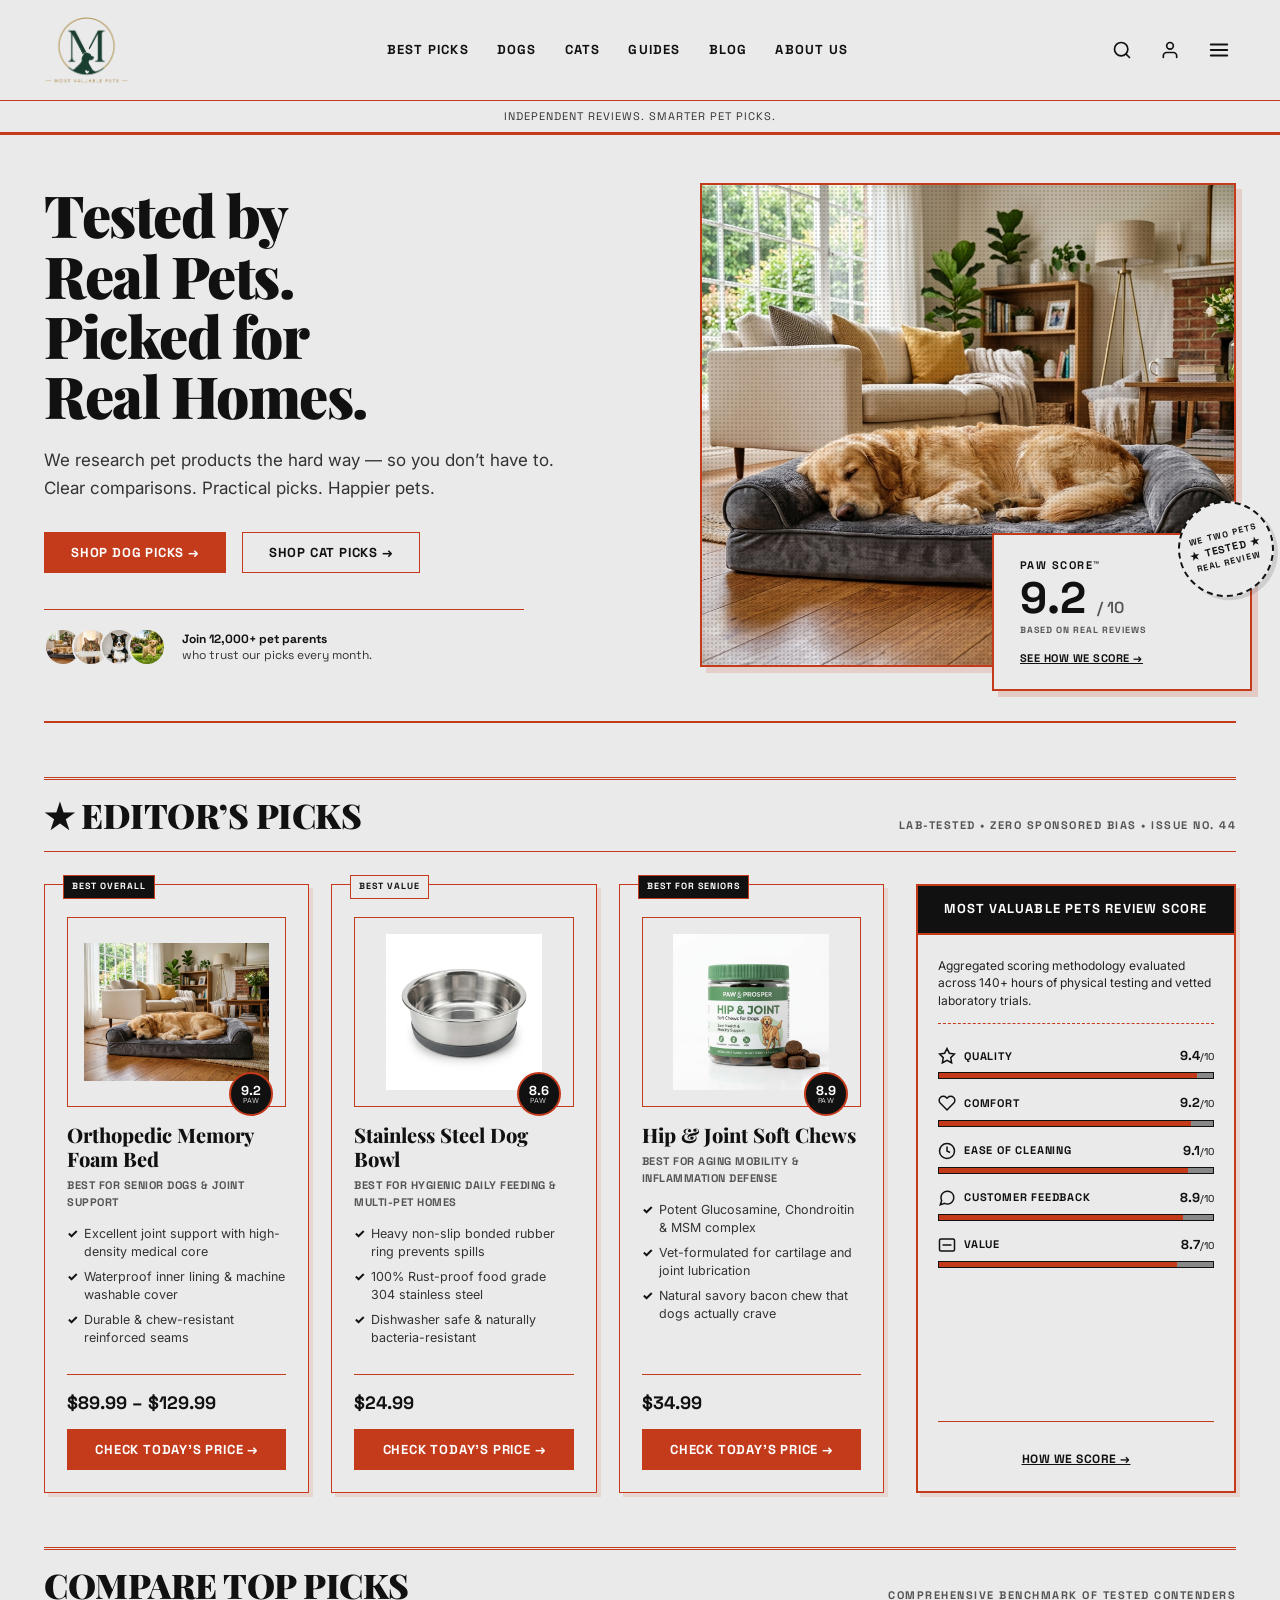
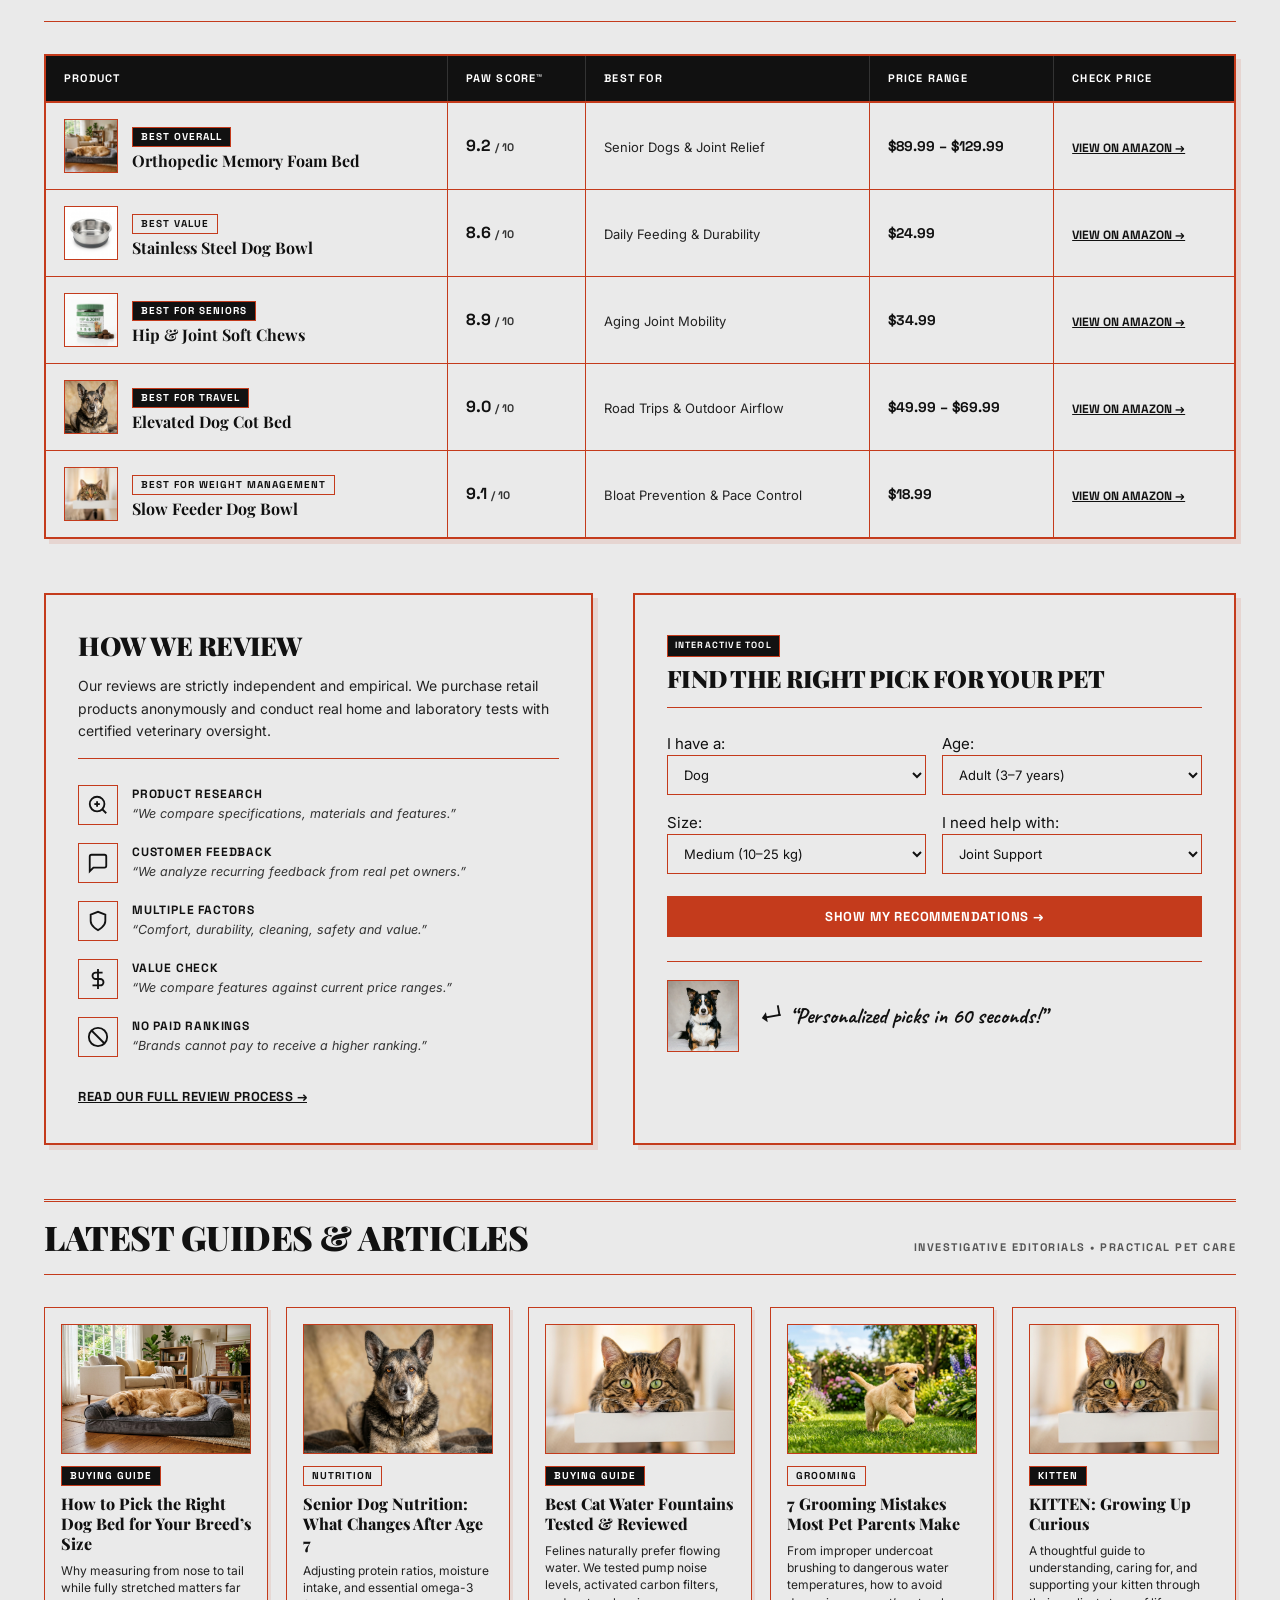
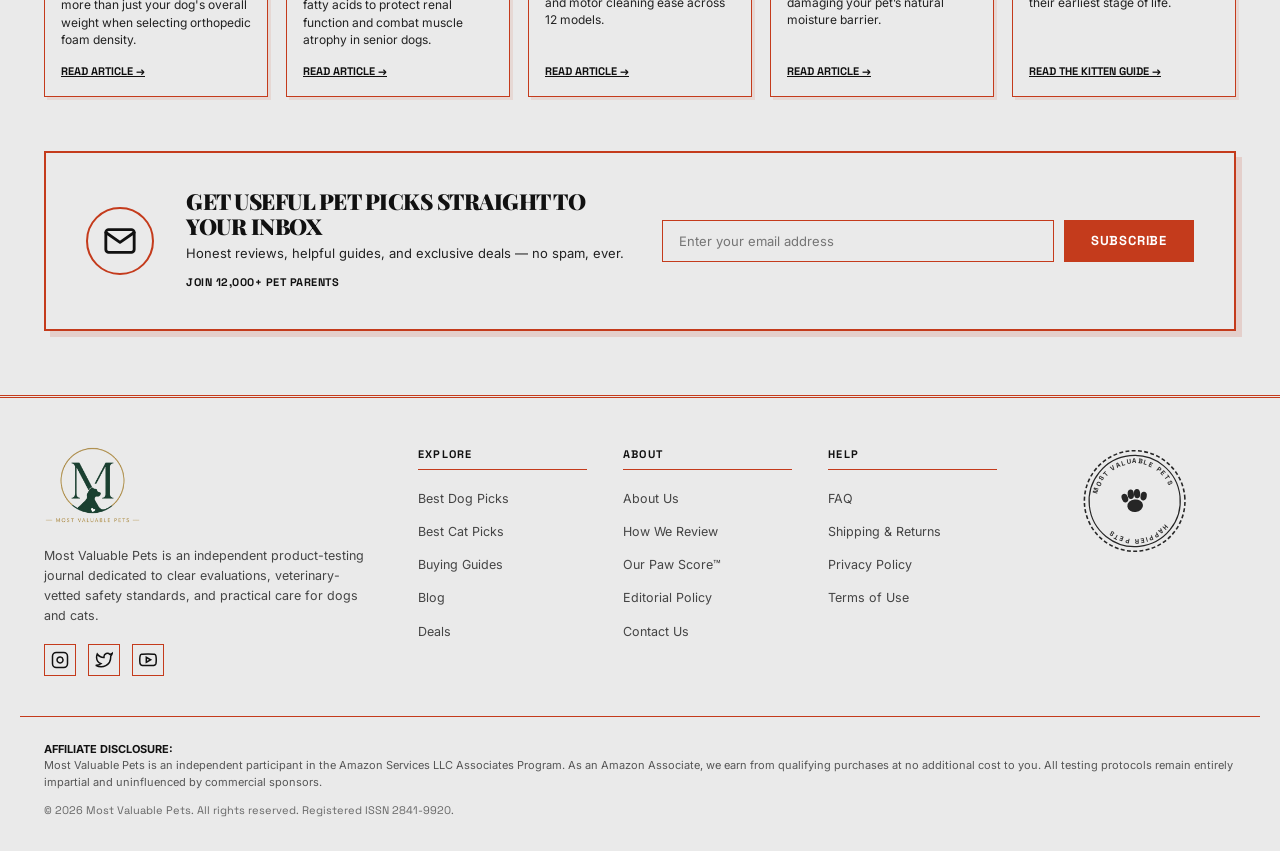
==== commit bd46816e: "Remove KEEP EXPLORING footer row, FRONT PAGE STORY, and UPDATED date tags" ====
--- a/index.html
+++ b/index.html
@@ -59,11 +59,7 @@
     <!-- Newspaper Info Strip -->
     <div class="newspaper-info-strip">
       <div class="info-strip-inner">
-        <span class="strip-item strip-bold">FRONT PAGE STORY</span>
-        <span class="strip-sep">|</span>
         <span class="strip-item">INDEPENDENT REVIEWS. SMARTER PET PICKS.</span>
-        <span class="strip-sep">|</span>
-        <span class="strip-item strip-muted">UPDATED: MAY 14, 2026</span>
       </div>
     </div>
   </header>
@@ -76,7 +72,6 @@
     <section class="hero-section">
       <!-- Left Column -->
       <div class="hero-content">
-        <div class="editorial-label">FRONT PAGE STORY</div>
         <h1 class="hero-title">
           Tested by<br>
           Real Pets.<br>
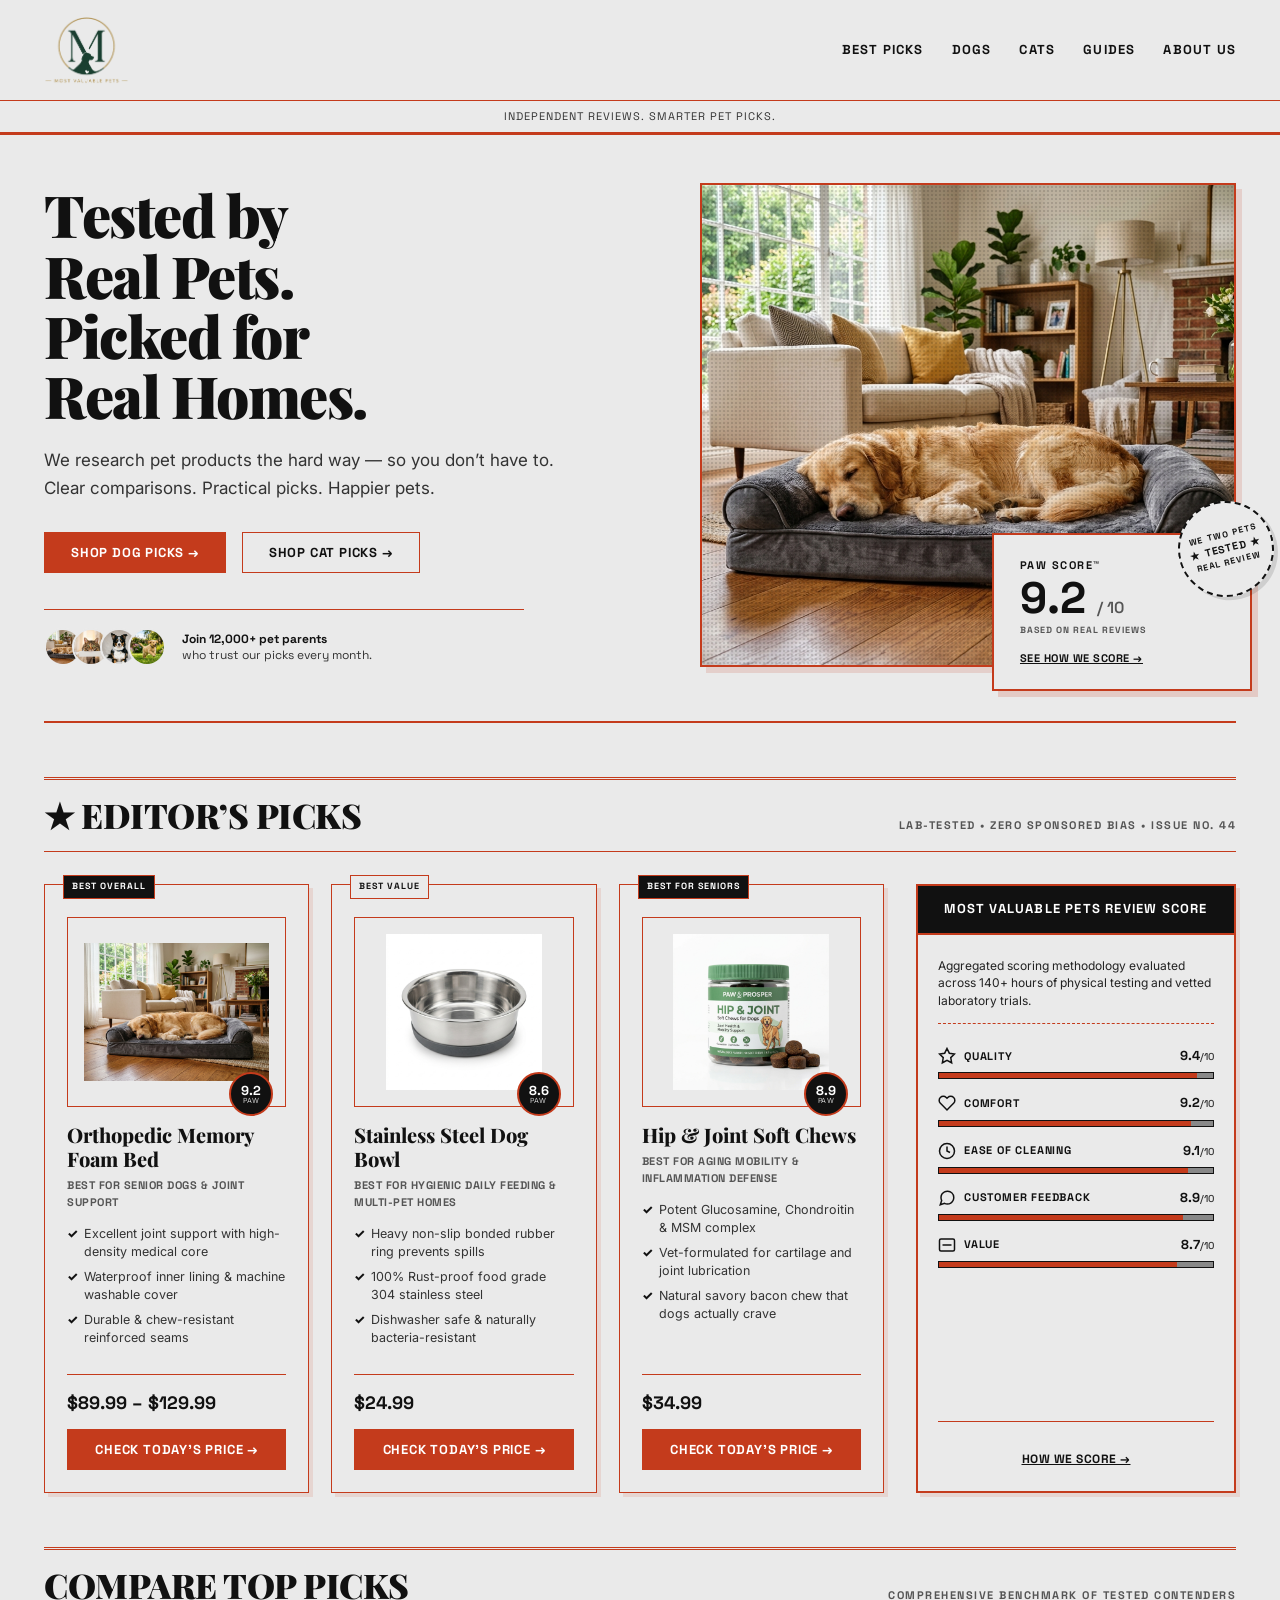
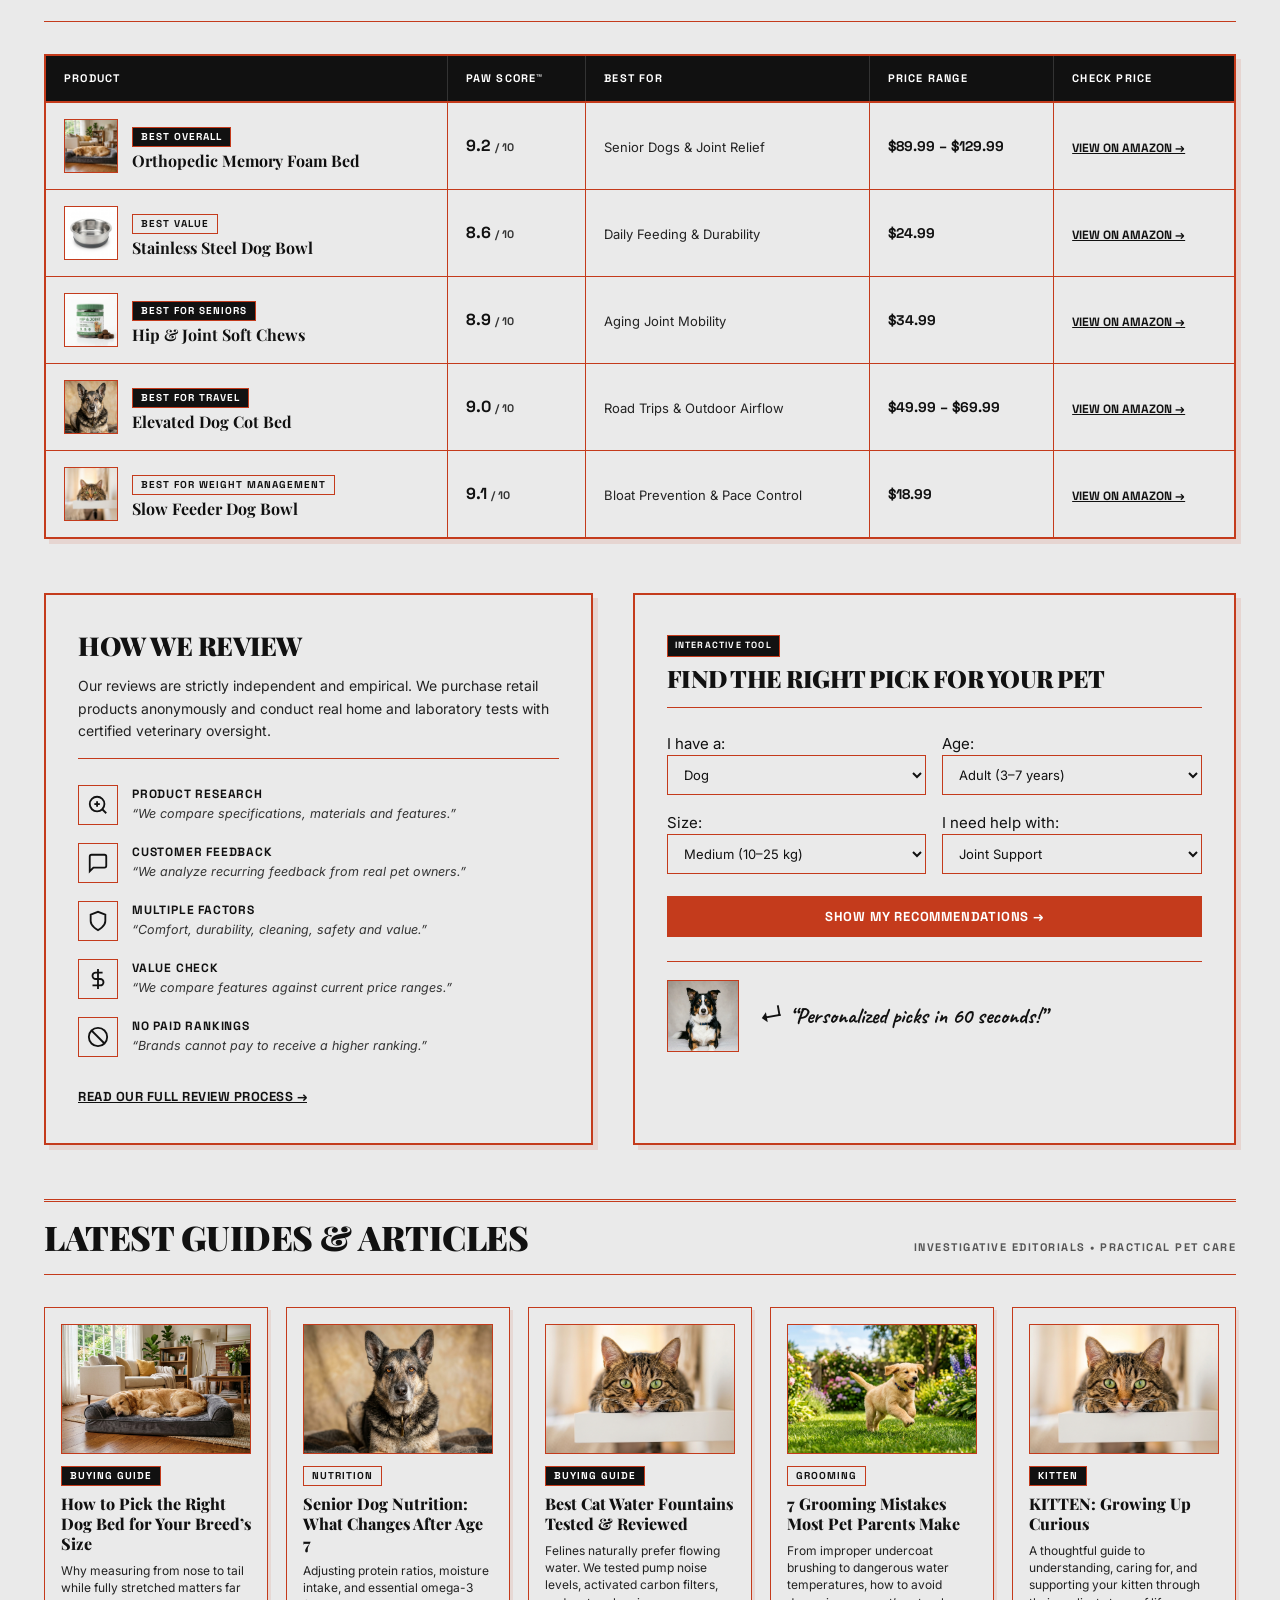
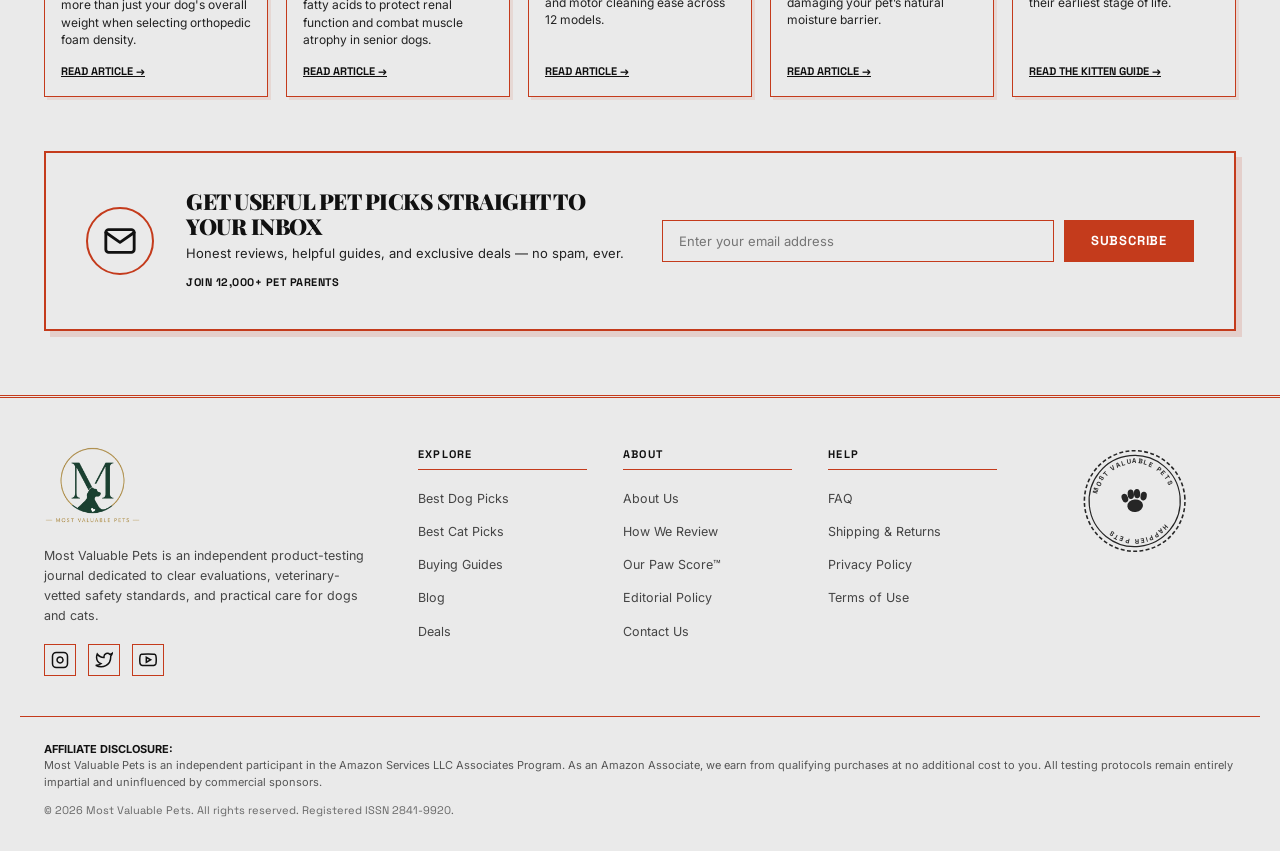
==== commit 3c0bdac0: "Remove header search, account, and menu icon buttons from masthead" ====
--- a/index.html
+++ b/index.html
@@ -28,32 +28,8 @@
         <a href="#dogs" class="nav-link">DOGS</a>
         <a href="#cats" class="nav-link">CATS</a>
         <a href="#guides" class="nav-link">GUIDES</a>
-        <a href="#guides" class="nav-link">BLOG</a>
         <a href="#how-we-review" class="nav-link">ABOUT US</a>
       </nav>
-
-      <!-- Right Action Icons -->
-      <div class="masthead-actions">
-        <button class="icon-btn" aria-label="Search Reviews" id="search-toggle-btn">
-          <svg width="20" height="20" viewBox="0 0 24 24" fill="none" stroke="#111111" stroke-width="2" stroke-linecap="round" stroke-linejoin="round">
-            <circle cx="11" cy="11" r="8"></circle>
-            <line x1="21" y1="21" x2="16.65" y2="16.65"></line>
-          </svg>
-        </button>
-        <button class="icon-btn" aria-label="User Account" id="account-btn">
-          <svg width="20" height="20" viewBox="0 0 24 24" fill="none" stroke="#111111" stroke-width="2" stroke-linecap="round" stroke-linejoin="round">
-            <path d="M20 21v-2a4 4 0 0 0-4-4H8a4 4 0 0 0-4 4v2"></path>
-            <circle cx="12" cy="7" r="4"></circle>
-          </svg>
-        </button>
-        <button class="icon-btn" aria-label="Menu" id="menu-btn">
-          <svg width="22" height="22" viewBox="0 0 24 24" fill="none" stroke="#111111" stroke-width="2" stroke-linecap="round" stroke-linejoin="round">
-            <line x1="3" y1="12" x2="21" y2="12"></line>
-            <line x1="3" y1="6" x2="21" y2="6"></line>
-            <line x1="3" y1="18" x2="21" y2="18"></line>
-          </svg>
-        </button>
-      </div>
     </div>
 
     <!-- Newspaper Info Strip -->
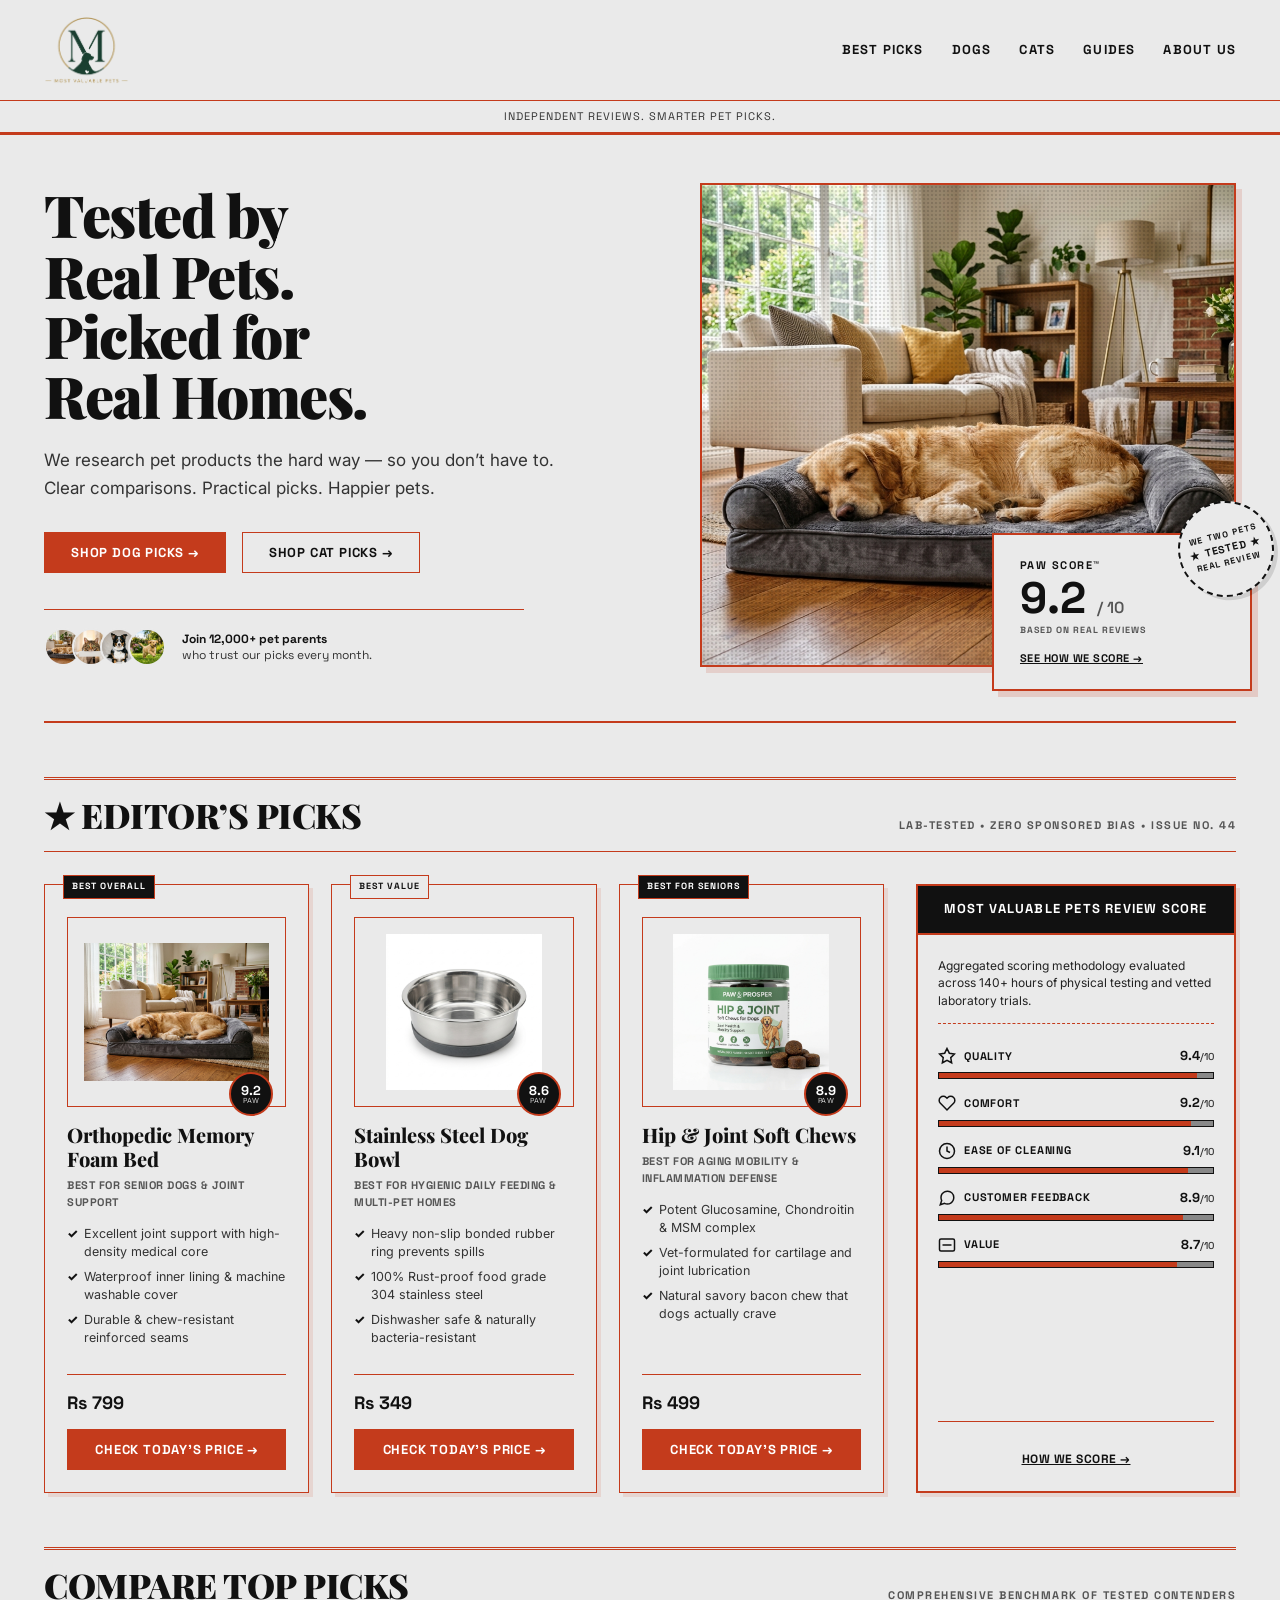
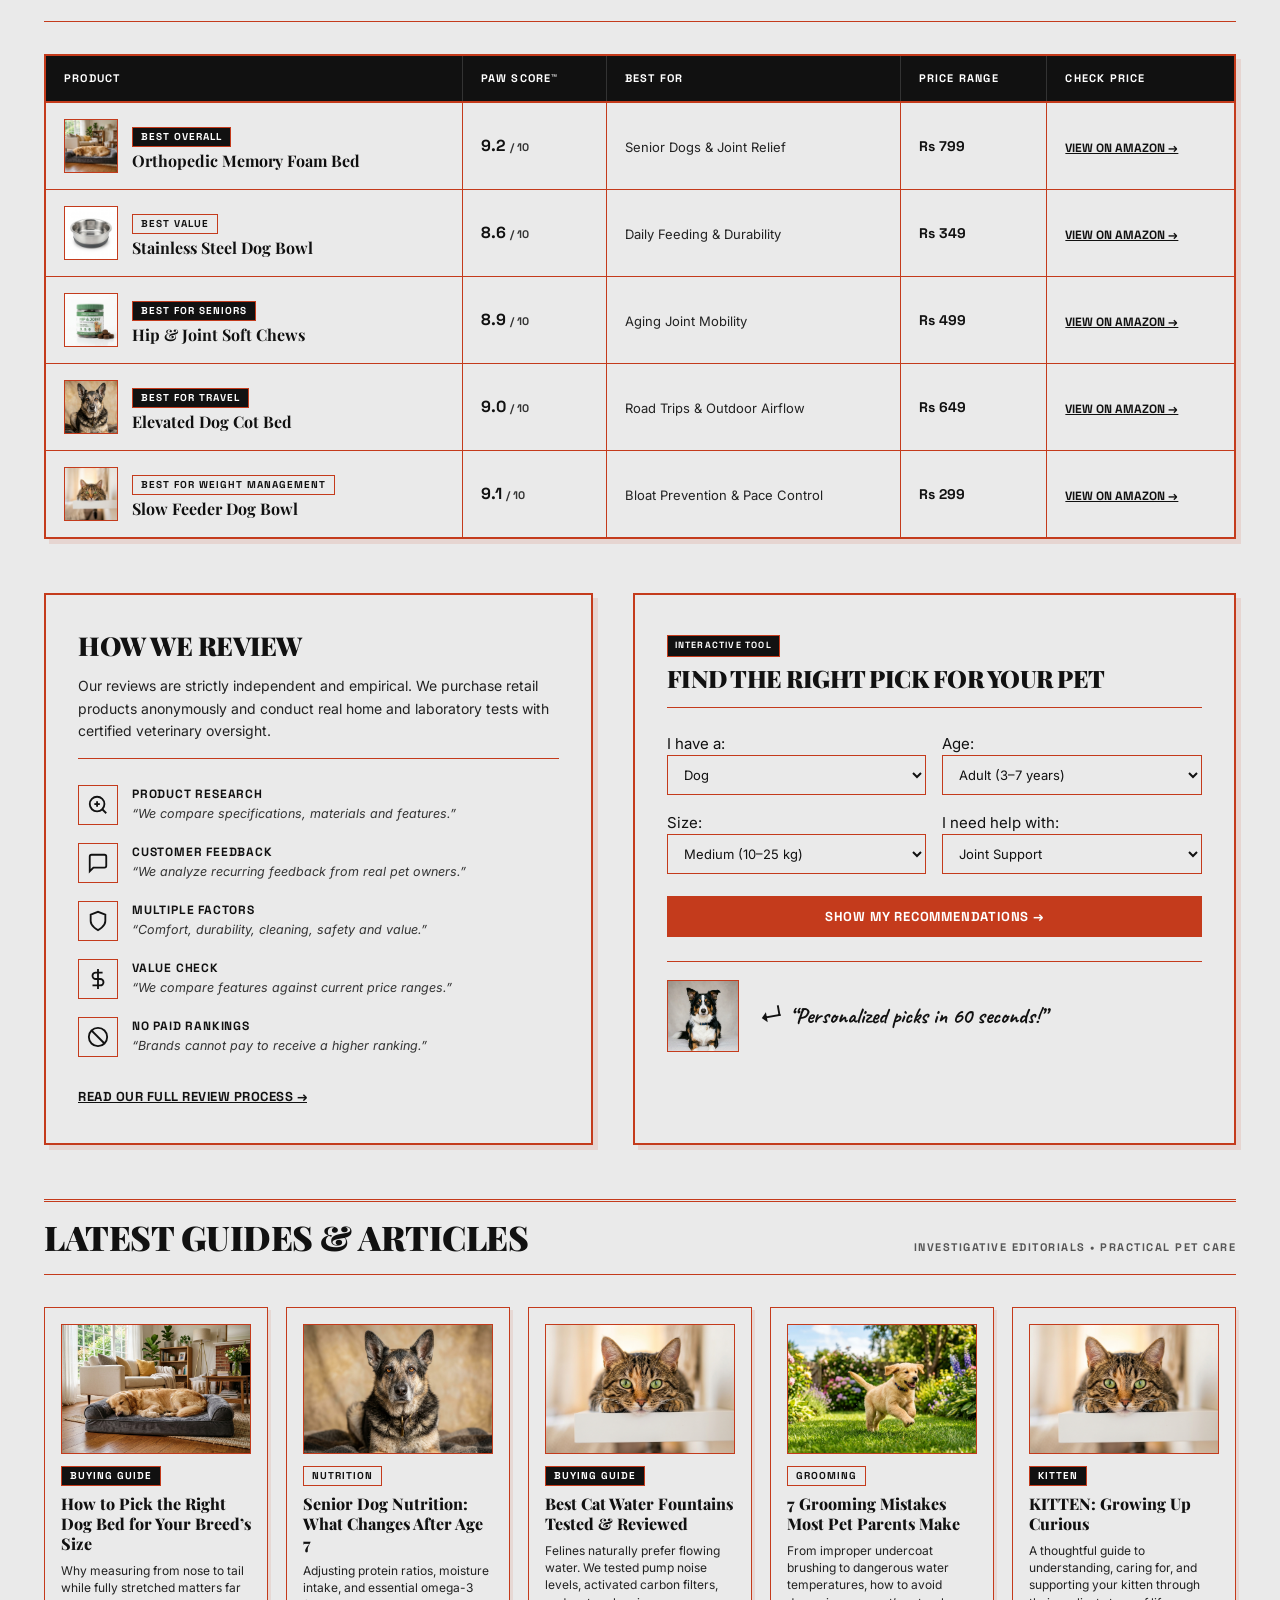
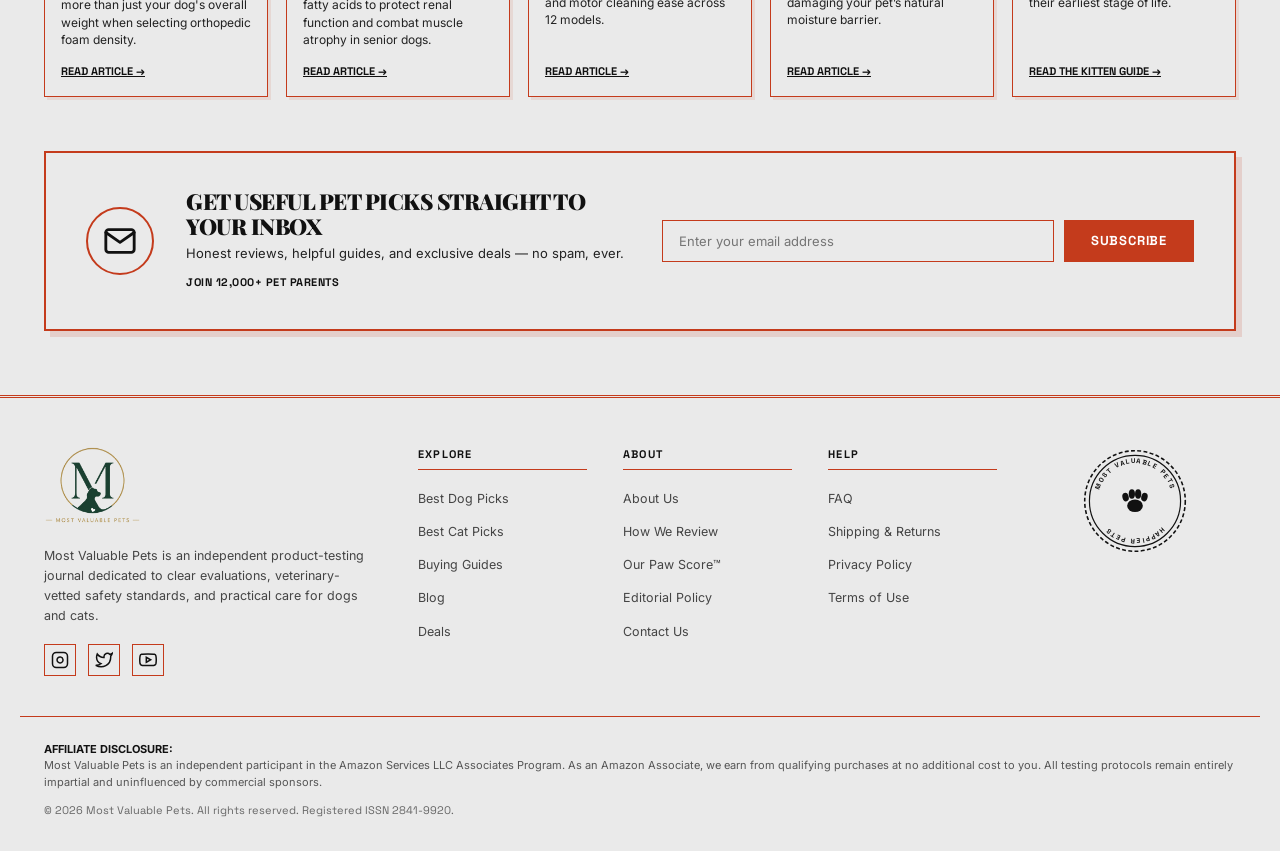
==== commit dec4893d: "Change product and table pricing to Rs 300 - 800 range" ====
--- a/index.html
+++ b/index.html
@@ -137,7 +137,7 @@
               <li><span class="check-icon">&#10003;</span> Durable & chew-resistant reinforced seams</li>
             </ul>
             <div class="card-footer-action">
-              <div class="price-tag">$89.99 &ndash; $129.99</div>
+              <div class="price-tag">Rs 799</div>
               <button class="btn btn-primary btn-block view-details-btn" data-product="bed">CHECK TODAY’S PRICE &rarr;</button>
             </div>
           </article>
@@ -160,7 +160,7 @@
               <li><span class="check-icon">&#10003;</span> Dishwasher safe & naturally bacteria-resistant</li>
             </ul>
             <div class="card-footer-action">
-              <div class="price-tag">$24.99</div>
+              <div class="price-tag">Rs 349</div>
               <button class="btn btn-primary btn-block view-details-btn" data-product="feeder">CHECK TODAY’S PRICE &rarr;</button>
             </div>
           </article>
@@ -183,7 +183,7 @@
               <li><span class="check-icon">&#10003;</span> Natural savory bacon chew that dogs actually crave</li>
             </ul>
             <div class="card-footer-action">
-              <div class="price-tag">$34.99</div>
+              <div class="price-tag">Rs 499</div>
               <button class="btn btn-primary btn-block view-details-btn" data-product="harness">CHECK TODAY’S PRICE &rarr;</button>
             </div>
           </article>
@@ -286,7 +286,7 @@
               </td>
               <td><span class="tbl-score">9.2 <small>/ 10</small></span></td>
               <td><span class="tbl-text">Senior Dogs & Joint Relief</span></td>
-              <td><span class="tbl-price">$89.99 &ndash; $129.99</span></td>
+              <td><span class="tbl-price">Rs 799</span></td>
               <td><a href="https://amazon.com" target="_blank" rel="noopener" class="tbl-link">View on Amazon &rarr;</a></td>
             </tr>
 
@@ -303,7 +303,7 @@
               </td>
               <td><span class="tbl-score">8.6 <small>/ 10</small></span></td>
               <td><span class="tbl-text">Daily Feeding & Durability</span></td>
-              <td><span class="tbl-price">$24.99</span></td>
+              <td><span class="tbl-price">Rs 349</span></td>
               <td><a href="https://amazon.com" target="_blank" rel="noopener" class="tbl-link">View on Amazon &rarr;</a></td>
             </tr>
 
@@ -320,7 +320,7 @@
               </td>
               <td><span class="tbl-score">8.9 <small>/ 10</small></span></td>
               <td><span class="tbl-text">Aging Joint Mobility</span></td>
-              <td><span class="tbl-price">$34.99</span></td>
+              <td><span class="tbl-price">Rs 499</span></td>
               <td><a href="https://amazon.com" target="_blank" rel="noopener" class="tbl-link">View on Amazon &rarr;</a></td>
             </tr>
 
@@ -337,7 +337,7 @@
               </td>
               <td><span class="tbl-score">9.0 <small>/ 10</small></span></td>
               <td><span class="tbl-text">Road Trips & Outdoor Airflow</span></td>
-              <td><span class="tbl-price">$49.99 &ndash; $69.99</span></td>
+              <td><span class="tbl-price">Rs 649</span></td>
               <td><a href="https://amazon.com" target="_blank" rel="noopener" class="tbl-link">View on Amazon &rarr;</a></td>
             </tr>
 
@@ -354,7 +354,7 @@
               </td>
               <td><span class="tbl-score">9.1 <small>/ 10</small></span></td>
               <td><span class="tbl-text">Bloat Prevention & Pace Control</span></td>
-              <td><span class="tbl-price">$18.99</span></td>
+              <td><span class="tbl-price">Rs 299</span></td>
               <td><a href="https://amazon.com" target="_blank" rel="noopener" class="tbl-link">View on Amazon &rarr;</a></td>
             </tr>
           </tbody>
--- a/styles.css
+++ b/styles.css
@@ -1397,14 +1397,24 @@
 }
 
 .vintage-paw-stamp {
-  transform: rotate(-6deg);
-  opacity: 0.9;
-  transition: transform 0.2s ease, opacity 0.2s ease;
-}
-
-.vintage-paw-stamp:hover {
-  transform: rotate(0deg) scale(1.05);
-  opacity: 1;
+  display: flex;
+  align-items: center;
+  justify-content: center;
+  animation: rotateStamp 18s linear infinite;
+  transform-origin: center center;
+}
+
+.vintage-paw-stamp svg {
+  display: block;
+}
+
+@keyframes rotateStamp {
+  from {
+    transform: rotate(0deg);
+  }
+  to {
+    transform: rotate(360deg);
+  }
 }
 
 .footer-bottom {
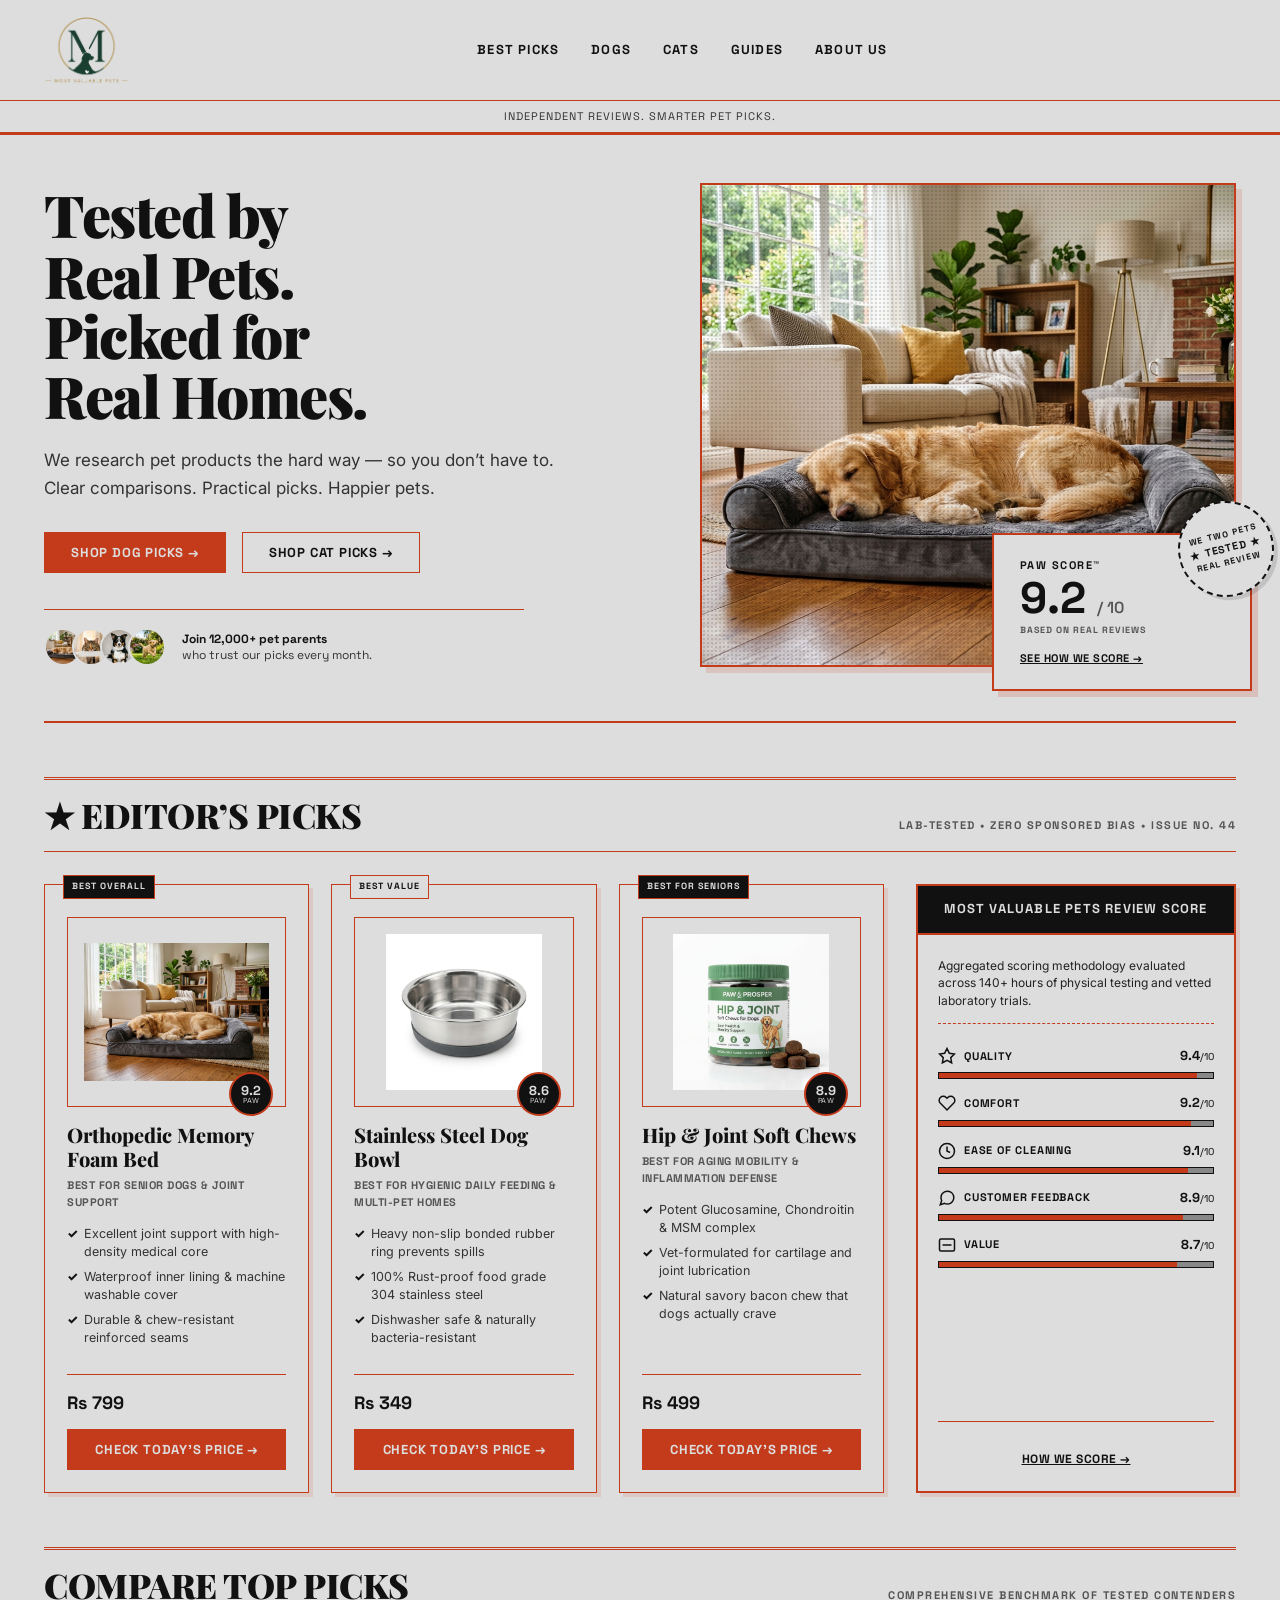
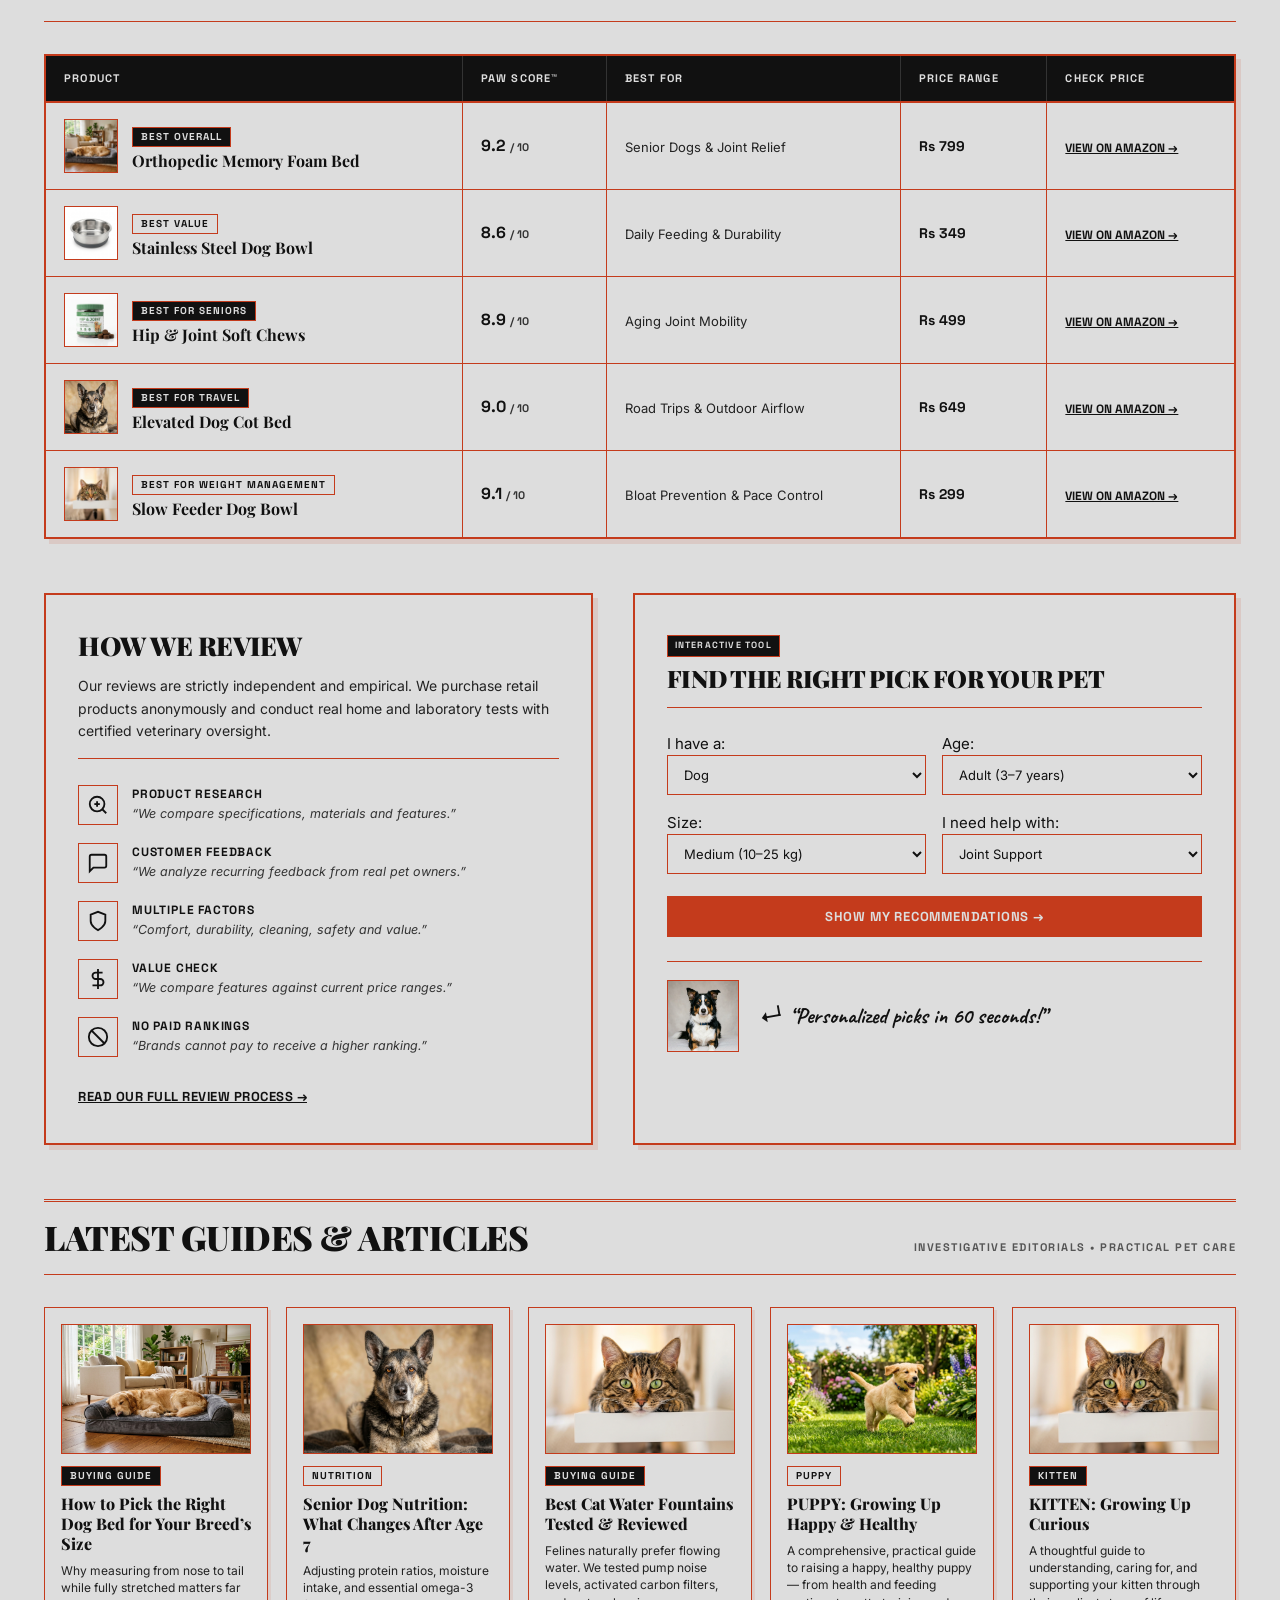
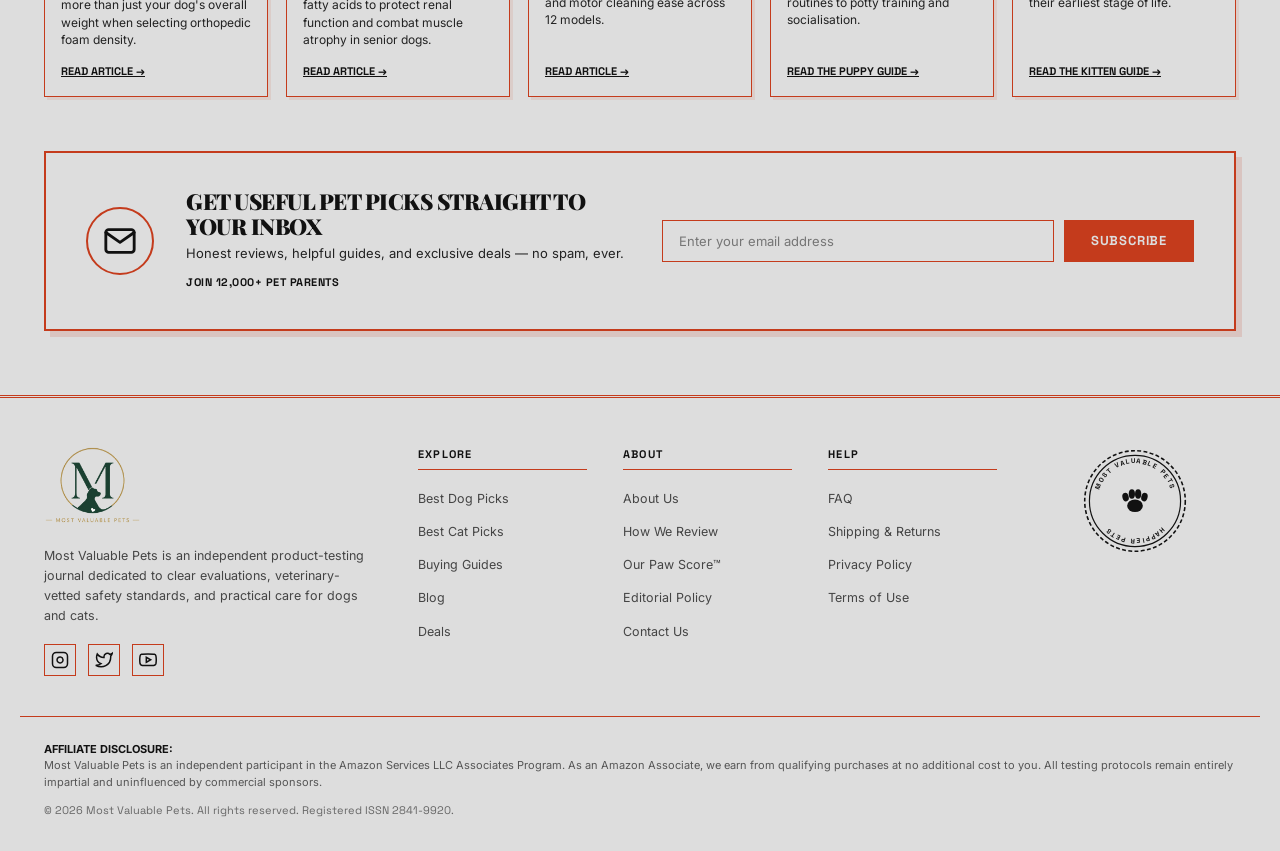
==== commit 9f95850b: "Add Puppy Care Guide page with interactive split-view explorer and update homepage card" ====
--- a/index.html
+++ b/index.html
@@ -549,17 +549,17 @@
           <a href="cat-water-fountain.html" class="article-link-btn" style="text-decoration: underline;">READ ARTICLE &rarr;</a>
         </article>
 
-        <!-- Article 4 (Full Page) -->
-        <article class="article-card" onclick="window.location.href='grooming-mistakes.html'" style="cursor: pointer;">
+        <!-- Article 4 (Puppy Care Guide - Full Page) -->
+        <article class="article-card" onclick="window.location.href='puppy-care.html'" style="cursor: pointer;">
           <div class="article-thumb-wrap">
-            <img src="labrador_puppy.jpg" alt="Grooming Mistakes" class="article-img">
+            <img src="labrador_puppy.jpg" alt="Puppy Care Guide" class="article-img">
           </div>
           <div class="article-meta">
-            <span class="badge badge-black">GROOMING</span>
-          </div>
-          <h3 class="article-heading">7 Grooming Mistakes Most Pet Parents Make</h3>
-          <p class="article-excerpt">From improper undercoat brushing to dangerous water temperatures, how to avoid damaging your pet’s natural moisture barrier.</p>
-          <a href="grooming-mistakes.html" class="article-link-btn" style="text-decoration: underline;">READ ARTICLE &rarr;</a>
+            <span class="badge badge-black">PUPPY</span>
+          </div>
+          <h3 class="article-heading">PUPPY: Growing Up Happy & Healthy</h3>
+          <p class="article-excerpt">A comprehensive, practical guide to raising a happy, healthy puppy &mdash; from health and feeding routines to potty training and socialisation.</p>
+          <a href="puppy-care.html" class="article-link-btn" style="text-decoration: underline;">READ THE PUPPY GUIDE &rarr;</a>
         </article>
 
         <!-- Article 5 (Kitten Care Guide - Full Page) -->
--- a/styles.css
+++ b/styles.css
@@ -4,7 +4,7 @@
      - Buttons: Orange-red background (#C43B1C) with white text, or orange-red border.
      - Border Lines & Dividers: Orange-red (#C43B1C).
      - Text Colors: Original black & white / dark typography (black #111111, charcoal #333333, muted #555555/666666).
-     - Theme Base: Clean Black & White / Newsprint White (#FFFFFF).
+     - Theme Base: Clean Black & White / Newsprint White (#dddddd).
    ========================================================================== */
 
 /* Reset & Box Sizing */
@@ -16,10 +16,11 @@
 
 html {
   scroll-behavior: smooth;
+  background-color: #dddddd;
 }
 
 body.newspaper-body {
-  background-color: #EAEAEA;
+  background-color: #dddddd;
   color: #111111;
   font-family: 'Inter', -apple-system, BlinkMacSystemFont, 'Segoe UI', Roboto, sans-serif;
   line-height: 1.55;
@@ -91,27 +92,27 @@
 /* Primary Button: Solid Orange-Red */
 .btn-primary {
   background-color: #C43B1C;
-  color: #FFFFFF;
+  color: #dddddd;
   border: 1.5px solid #C43B1C;
 }
 
 .btn-primary:hover {
   background-color: #A92F17;
   border-color: #A92F17;
-  color: #FFFFFF;
+  color: #dddddd;
   transform: translateY(-1px);
 }
 
 /* Secondary Button: Orange-Red Border */
 .btn-secondary {
-  background-color: #EAEAEA;
+  background-color: #dddddd;
   color: #111111;
   border: 1.5px solid #C43B1C;
 }
 
 .btn-secondary:hover {
   background-color: #C43B1C;
-  color: #FFFFFF;
+  color: #dddddd;
   transform: translateY(-1px);
 }
 
@@ -135,12 +136,12 @@
 
 .badge-orange {
   background-color: #111111;
-  color: #FFFFFF;
+  color: #dddddd;
   border: 1px solid #C43B1C;
 }
 
 .badge-black {
-  background-color: #EAEAEA;
+  background-color: #dddddd;
   color: #111111;
   border: 1px solid #C43B1C;
 }
@@ -164,7 +165,7 @@
    1. HEADER & MASTHEAD (BORDER IN ORANGE-RED)
    ========================================================================== */
 .masthead {
-  background-color: #EAEAEA;
+  background-color: #dddddd;
   border-bottom: 2px solid #C43B1C;
   width: 100%;
 }
@@ -173,16 +174,18 @@
   max-width: 1240px;
   margin: 0 auto;
   padding: 16px 24px;
-  display: flex;
-  align-items: center;
-  justify-content: space-between;
+  display: grid;
+  grid-template-columns: auto 1fr auto;
+  align-items: center;
   gap: 20px;
+  position: relative;
 }
 
 .brand-logo {
   display: flex;
   align-items: center;
   flex-shrink: 0;
+  grid-column: 1;
 }
 
 .brand-img {
@@ -210,7 +213,10 @@
 .masthead-nav {
   display: flex;
   align-items: center;
-  gap: 28px;
+  justify-content: center;
+  gap: 32px;
+  grid-column: 2;
+  margin: 0 auto;
 }
 
 .nav-link {
@@ -257,7 +263,7 @@
 .newspaper-info-strip {
   border-top: 1px solid #C43B1C;
   border-bottom: 1px solid #C43B1C;
-  background-color: #EAEAEA;
+  background-color: #dddddd;
   padding: 7px 24px;
 }
 
@@ -304,7 +310,7 @@
 .editorial-label {
   display: inline-block;
   background-color: #111111;
-  color: #FFFFFF;
+  color: #dddddd;
   font-family: 'Space Grotesk', sans-serif;
   font-size: 10px;
   font-weight: 800;
@@ -357,7 +363,7 @@
   width: 38px;
   height: 38px;
   border-radius: 50%;
-  border: 2px solid #EAEAEA;
+  border: 2px solid #dddddd;
   object-fit: cover;
   margin-left: -10px;
   filter: none;
@@ -389,7 +395,7 @@
 .photo-frame {
   position: relative;
   border: 2px solid #C43B1C;
-  background-color: #EAEAEA;
+  background-color: #dddddd;
   box-shadow: 6px 6px 0px rgba(196, 59, 28, 0.15);
   overflow: hidden;
 }
@@ -415,7 +421,7 @@
   position: absolute;
   bottom: -24px;
   right: -16px;
-  background-color: #EAEAEA;
+  background-color: #dddddd;
   border: 2px solid #C43B1C;
   padding: 22px 26px;
   box-shadow: 6px 6px 0px rgba(196, 59, 28, 0.18);
@@ -437,7 +443,7 @@
   justify-content: center;
   color: #111111;
   transform: rotate(-14deg);
-  background-color: #EAEAEA;
+  background-color: #dddddd;
   line-height: 1.15;
   box-shadow: 3px 4px 0px rgba(0, 0, 0, 0.12);
   z-index: 5;
@@ -568,7 +574,7 @@
 }
 
 .product-card {
-  background-color: #EAEAEA;
+  background-color: #dddddd;
   border: 1.5px solid #C43B1C;
   padding: 22px;
   display: flex;
@@ -597,7 +603,7 @@
 
 .card-img-wrapper {
   position: relative;
-  background-color: #EAEAEA;
+  background-color: #dddddd;
   border: 1px solid #C43B1C;
   padding: 16px;
   margin: 10px 0 16px;
@@ -619,7 +625,7 @@
   bottom: -10px;
   right: 12px;
   background-color: #111111;
-  color: #FFFFFF;
+  color: #dddddd;
   width: 44px;
   height: 44px;
   border-radius: 50%;
@@ -698,7 +704,7 @@
 
 /* Tall Editorial Score Panel (Orange-Red Borders) */
 .score-panel-tall {
-  background-color: #EAEAEA;
+  background-color: #dddddd;
   border: 2px solid #C43B1C;
   display: flex;
   flex-direction: column;
@@ -707,14 +713,14 @@
 
 .score-panel-header {
   background-color: #111111;
-  color: #FFFFFF;
+  color: #dddddd;
   padding: 16px 20px;
   text-align: center;
   border-bottom: 2px solid #C43B1C;
 }
 
 .score-panel-header h3 {
-  color: #FFFFFF;
+  color: #dddddd;
   font-family: 'Space Grotesk', sans-serif;
   font-size: 13px;
   font-weight: 800;
@@ -804,7 +810,7 @@
 .table-responsive-wrapper {
   overflow-x: auto;
   border: 2px solid #C43B1C;
-  background-color: #EAEAEA;
+  background-color: #dddddd;
   box-shadow: 5px 5px 0px rgba(196, 59, 28, 0.12);
 }
 
@@ -816,7 +822,7 @@
 
 .newspaper-table thead tr {
   background-color: #111111;
-  color: #FFFFFF;
+  color: #dddddd;
   border-bottom: 2px solid #C43B1C;
 }
 
@@ -840,7 +846,7 @@
 }
 
 .newspaper-table tbody tr:hover {
-  background-color: #EAEAEA;
+  background-color: #dddddd;
 }
 
 .newspaper-table tbody tr:last-child {
@@ -868,7 +874,7 @@
   height: 54px;
   object-fit: cover;
   border: 1.5px solid #C43B1C;
-  background-color: #EAEAEA;
+  background-color: #dddddd;
   flex-shrink: 0;
   filter: none;
 }
@@ -936,7 +942,7 @@
 
 /* Left: How We Review */
 .how-we-review-col {
-  background-color: #EAEAEA;
+  background-color: #dddddd;
   border: 2px solid #C43B1C;
   padding: 36px 32px;
   display: flex;
@@ -971,7 +977,7 @@
   width: 40px;
   height: 40px;
   border: 1.5px solid #C43B1C;
-  background-color: #EAEAEA;
+  background-color: #dddddd;
   display: flex;
   align-items: center;
   justify-content: center;
@@ -1005,7 +1011,7 @@
 }
 
 .finder-box {
-  background-color: #EAEAEA;
+  background-color: #dddddd;
   border: 2px solid #C43B1C;
   padding: 36px 32px;
   display: flex;
@@ -1023,7 +1029,7 @@
 .finder-tag {
   display: inline-block;
   background-color: #111111;
-  color: #FFFFFF;
+  color: #dddddd;
   font-family: 'Space Grotesk', sans-serif;
   font-size: 9px;
   font-weight: 800;
@@ -1061,7 +1067,7 @@
   width: 100%;
   padding: 10px 12px;
   border: 1.5px solid #C43B1C;
-  background-color: #EAEAEA;
+  background-color: #dddddd;
   font-family: 'Inter', sans-serif;
   font-size: 13px;
   color: #111111;
@@ -1087,7 +1093,7 @@
   width: 72px;
   height: 72px;
   border: 1.5px solid #C43B1C;
-  background-color: #EAEAEA;
+  background-color: #dddddd;
   overflow: hidden;
   flex-shrink: 0;
 }
@@ -1130,7 +1136,7 @@
 }
 
 .article-card {
-  background-color: #EAEAEA;
+  background-color: #dddddd;
   border: 1.5px solid #C43B1C;
   padding: 16px;
   display: flex;
@@ -1150,7 +1156,7 @@
   height: 130px;
   overflow: hidden;
   margin-bottom: 12px;
-  background-color: #EAEAEA;
+  background-color: #dddddd;
 }
 
 .article-img {
@@ -1223,7 +1229,7 @@
 }
 
 .newsletter-box {
-  background-color: #EAEAEA;
+  background-color: #dddddd;
   border: 2px solid #C43B1C;
   padding: 36px 40px;
   display: grid;
@@ -1241,7 +1247,7 @@
   display: flex;
   align-items: center;
   justify-content: center;
-  background-color: #EAEAEA;
+  background-color: #dddddd;
 }
 
 .envelope-circle svg {
@@ -1278,7 +1284,7 @@
 
 .newsletter-input {
   flex-grow: 1;
-  background-color: #EAEAEA;
+  background-color: #dddddd;
   border: 1.5px solid #C43B1C;
   padding: 12px 16px;
   font-family: 'Inter', sans-serif;
@@ -1296,7 +1302,7 @@
    8. FOOTER (ORANGE-RED DOUBLE BORDER)
    ========================================================================== */
 .site-footer {
-  background-color: #EAEAEA;
+  background-color: #dddddd;
   border-top: 3px double #C43B1C;
   padding: 48px 0 32px;
   color: #111111;
@@ -1341,7 +1347,7 @@
   width: 32px;
   height: 32px;
   border: 1.5px solid #C43B1C;
-  background-color: #EAEAEA;
+  background-color: #dddddd;
   display: flex;
   align-items: center;
   justify-content: center;
@@ -1358,7 +1364,7 @@
 }
 
 .social-icon:hover svg {
-  stroke: #FFFFFF;
+  stroke: #dddddd;
 }
 
 .footer-heading {
@@ -1468,7 +1474,7 @@
 }
 
 .dialog-content {
-  background-color: #EAEAEA;
+  background-color: #dddddd;
   border: 2px solid #C43B1C;
   width: 90%;
   max-width: 780px;
@@ -1480,7 +1486,7 @@
 
 .dialog-header {
   background-color: #111111;
-  color: #FFFFFF;
+  color: #dddddd;
   padding: 12px 20px;
   display: flex;
   align-items: center;
@@ -1499,7 +1505,7 @@
 .dialog-close-btn {
   background: transparent;
   border: none;
-  color: #FFFFFF;
+  color: #dddddd;
   font-size: 24px;
   line-height: 1;
   cursor: pointer;
@@ -1635,7 +1641,7 @@
 }
 
 .senior-guide-card {
-  background-color: #EAEAEA;
+  background-color: #dddddd;
   border: 1.5px solid #111111;
   padding: 16px 18px;
   display: flex;
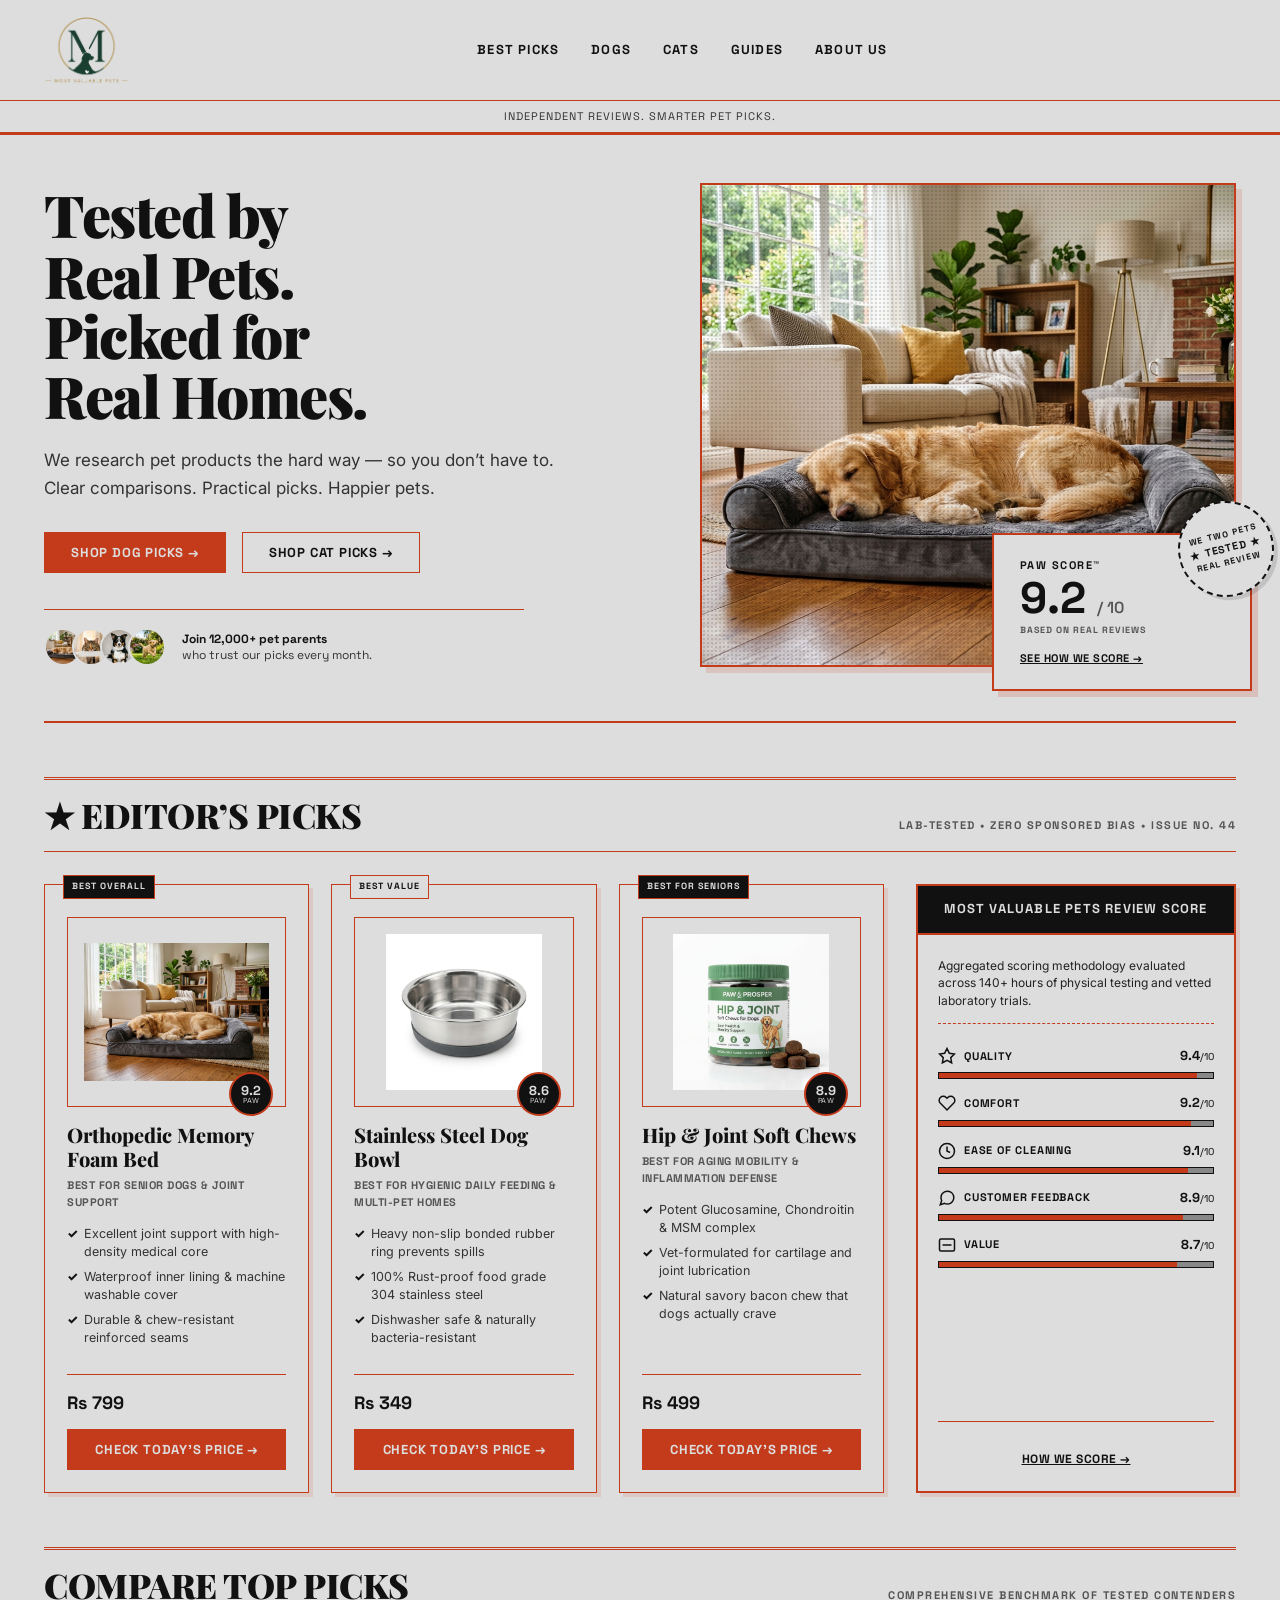
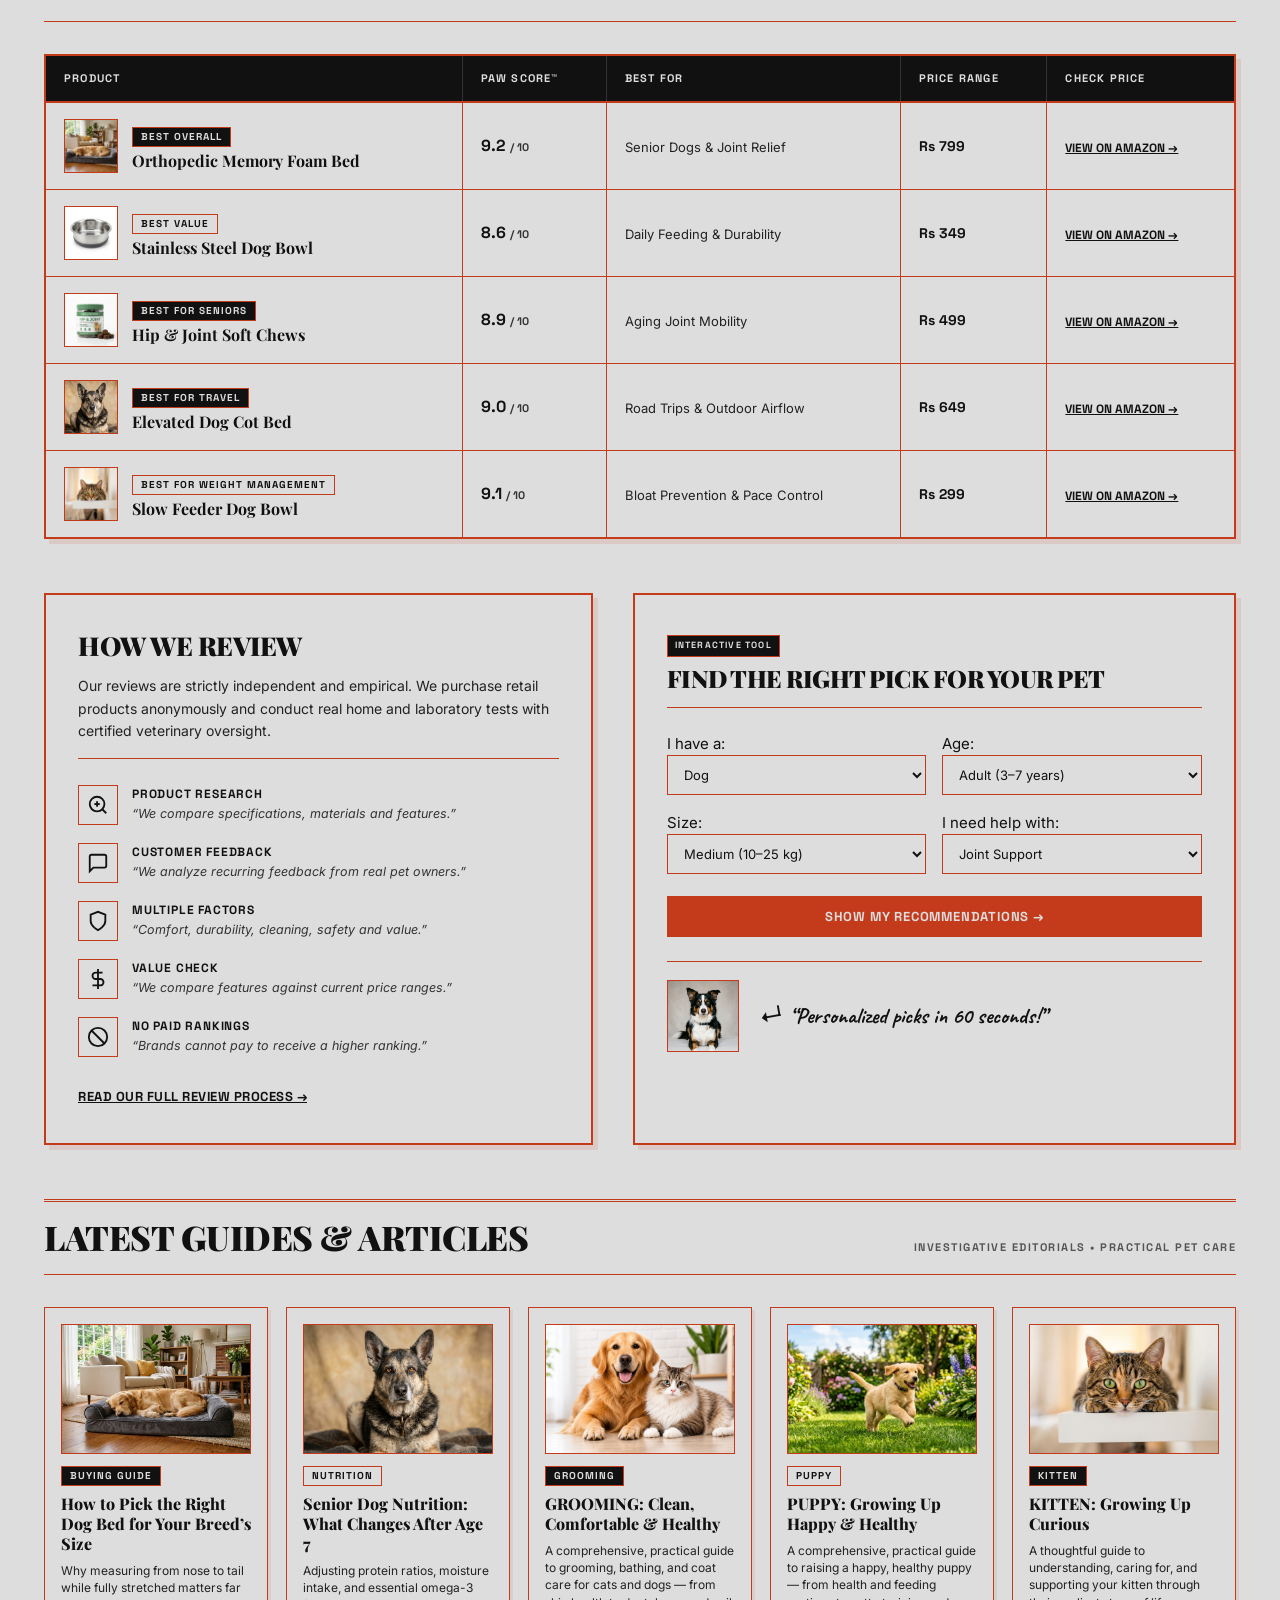
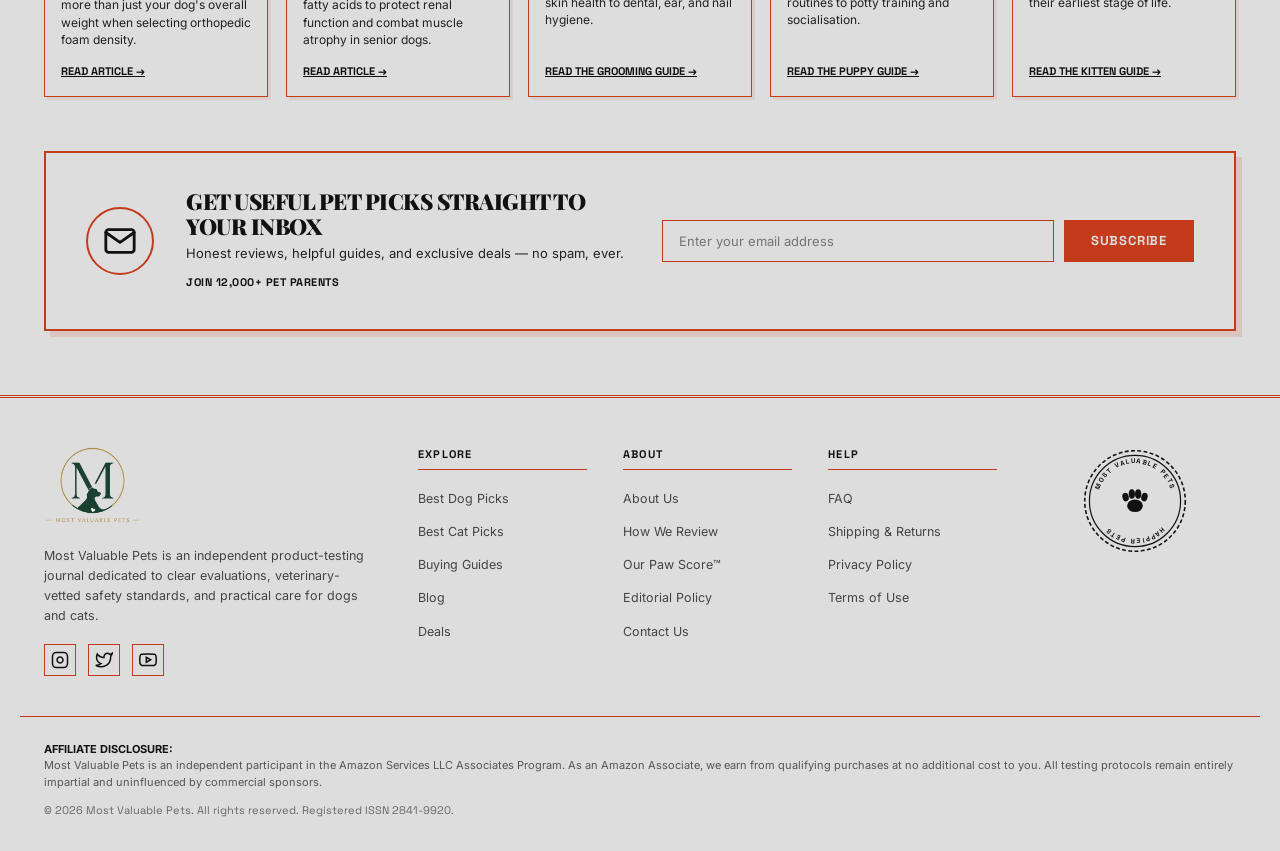
==== commit cbfa56c9: "Add Cat & Dog Grooming Guide page with interactive split-view explorer and replace Cat Water Fountai" ====
--- a/index.html
+++ b/index.html
@@ -536,17 +536,17 @@
           <a href="senior-dog-nutrition.html" class="article-link-btn" style="text-decoration: underline;">READ ARTICLE &rarr;</a>
         </article>
 
-        <!-- Article 3 (Full Page) -->
-        <article class="article-card" onclick="window.location.href='cat-water-fountain.html'" style="cursor: pointer;">
+        <!-- Article 3 (Cat & Dog Grooming Guide - Full Page) -->
+        <article class="article-card" onclick="window.location.href='grooming-guide.html'" style="cursor: pointer;">
           <div class="article-thumb-wrap">
-            <img src="tabby_cat.jpg" alt="Best Cat Water Fountains" class="article-img">
+            <img src="grooming_guide.jpg" alt="Cat & Dog Grooming Guide" class="article-img">
           </div>
           <div class="article-meta">
-            <span class="badge badge-orange">BUYING GUIDE</span>
-          </div>
-          <h3 class="article-heading">Best Cat Water Fountains Tested & Reviewed</h3>
-          <p class="article-excerpt">Felines naturally prefer flowing water. We tested pump noise levels, activated carbon filters, and motor cleaning ease across 12 models.</p>
-          <a href="cat-water-fountain.html" class="article-link-btn" style="text-decoration: underline;">READ ARTICLE &rarr;</a>
+            <span class="badge badge-orange">GROOMING</span>
+          </div>
+          <h3 class="article-heading">GROOMING: Clean, Comfortable & Healthy</h3>
+          <p class="article-excerpt">A comprehensive, practical guide to grooming, bathing, and coat care for cats and dogs &mdash; from skin health to dental, ear, and nail hygiene.</p>
+          <a href="grooming-guide.html" class="article-link-btn" style="text-decoration: underline;">READ THE GROOMING GUIDE &rarr;</a>
         </article>
 
         <!-- Article 4 (Puppy Care Guide - Full Page) -->
